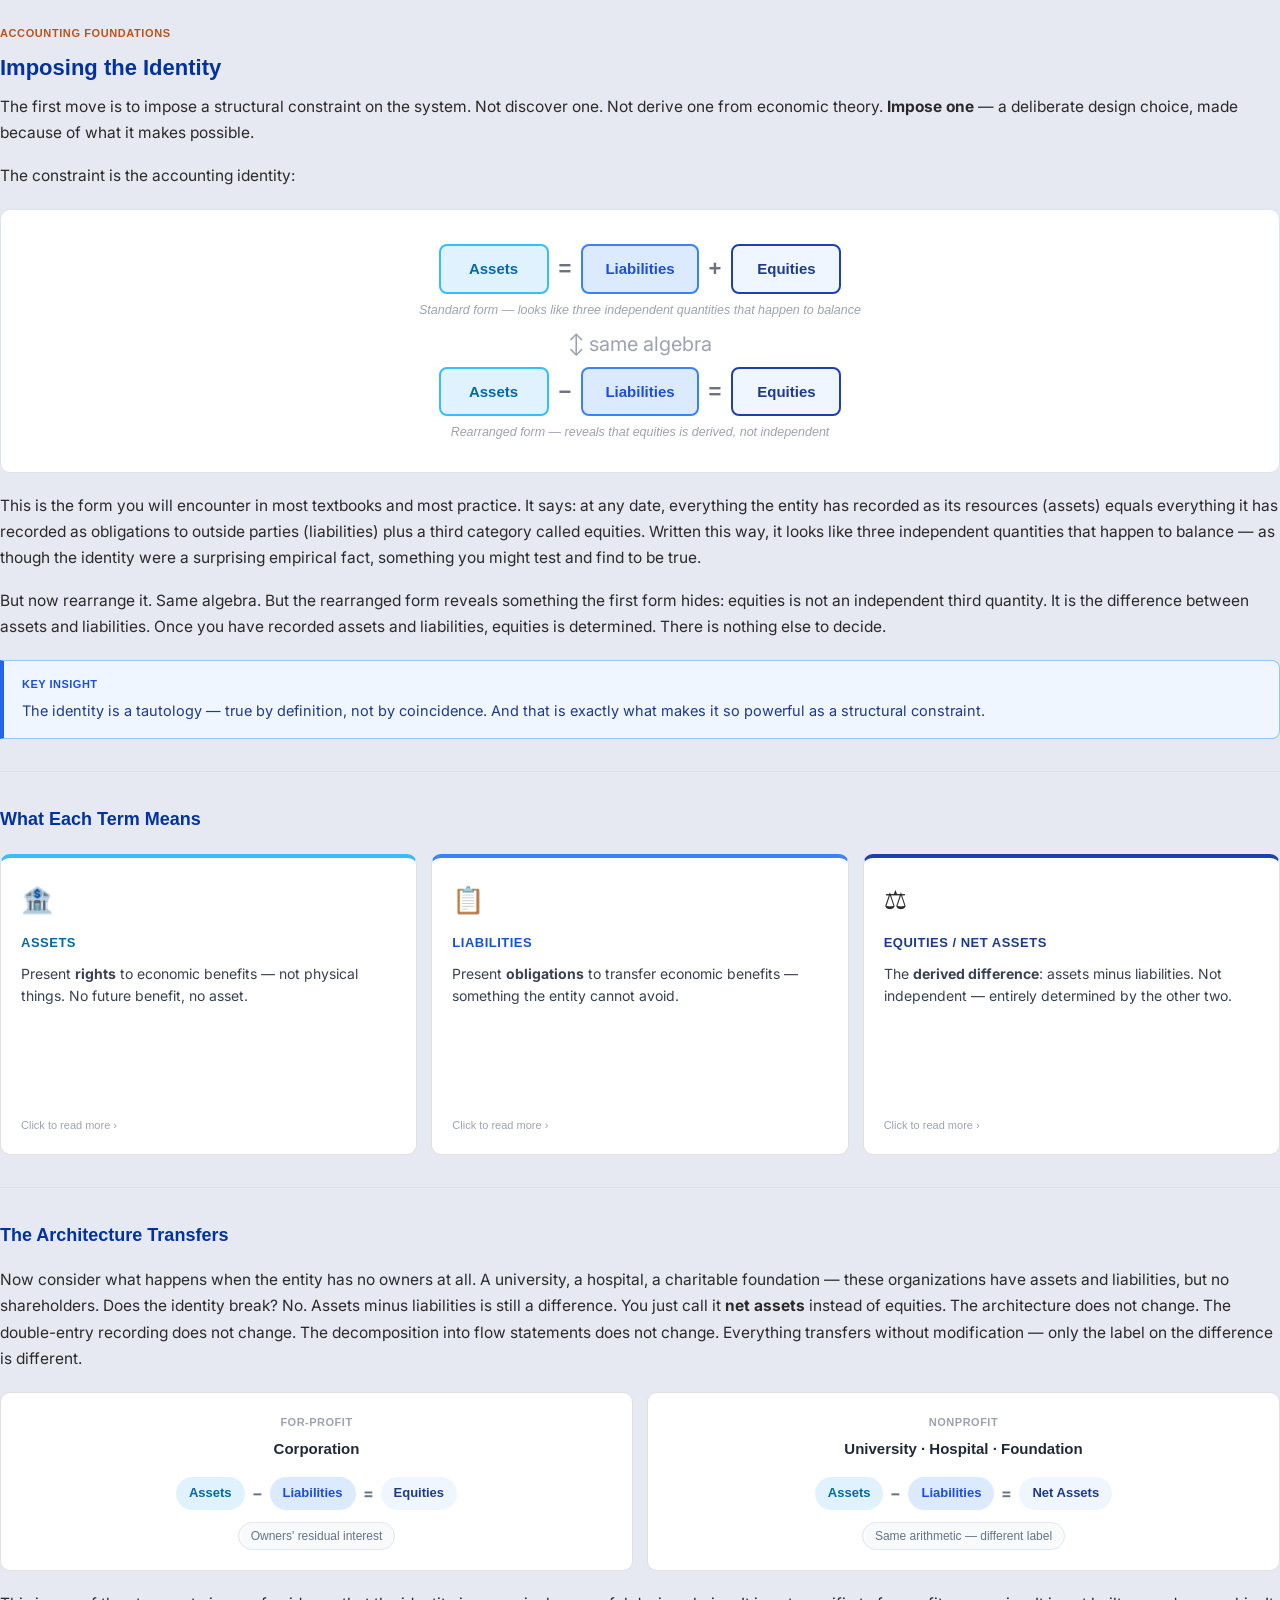
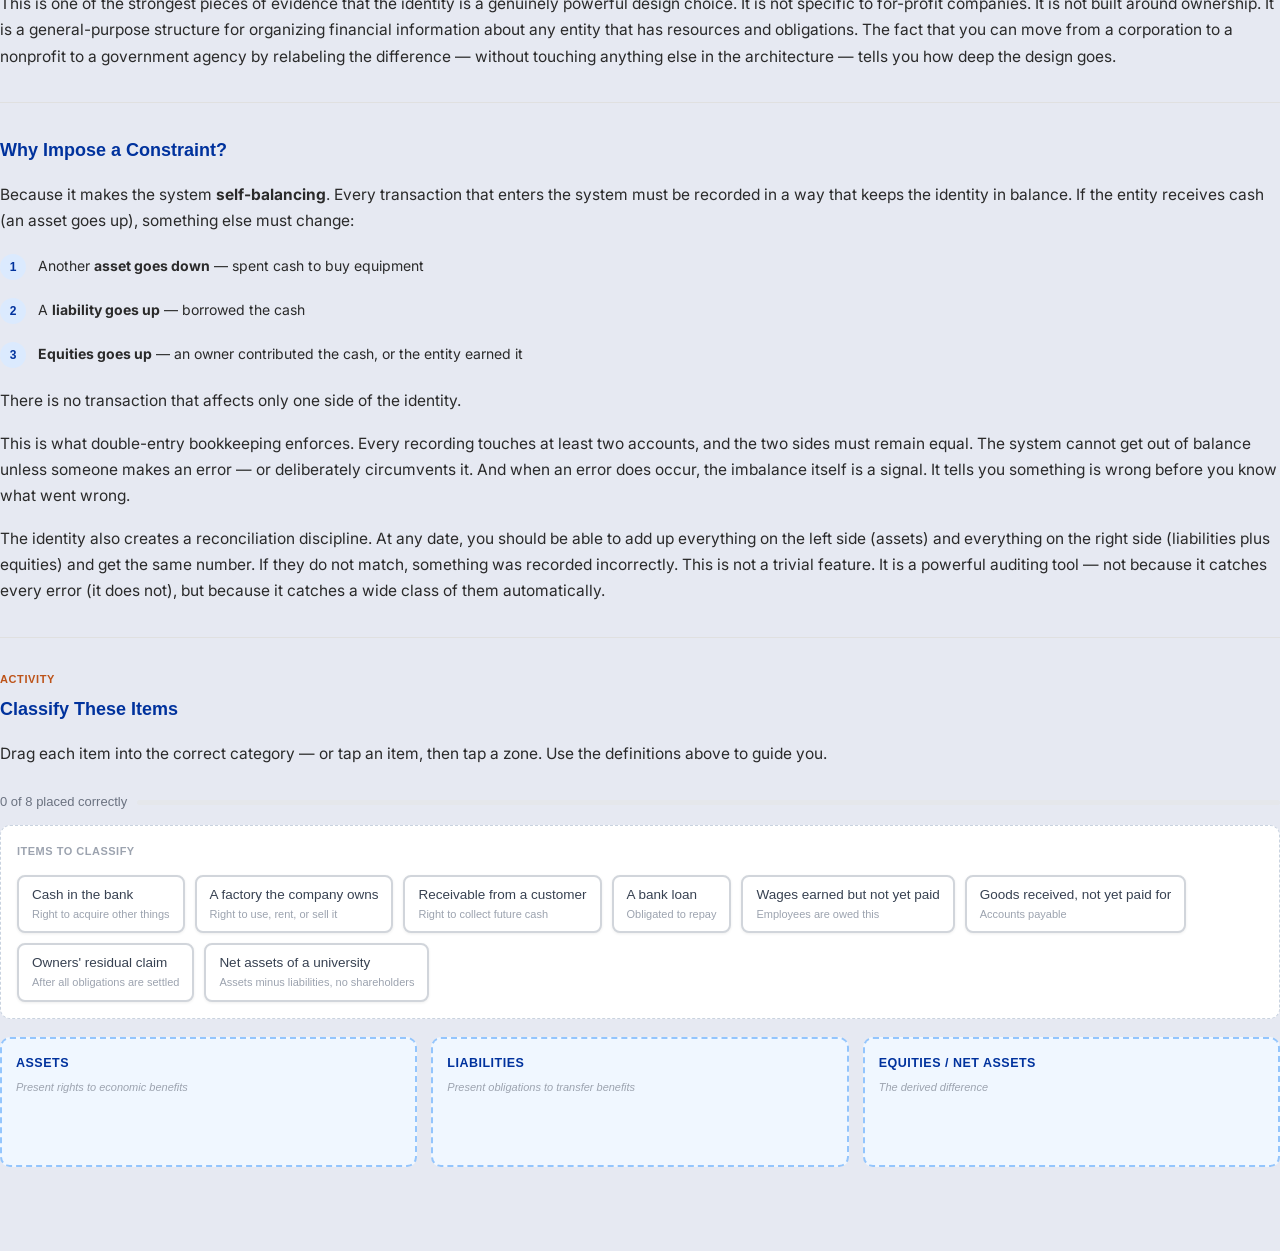
==== imposing-the-identity.html @ 794fc633 "Equalize flip card heights to tallest card" ====
<!DOCTYPE html>
<html lang="en" class="micro-activity">
<head>
<meta charset="UTF-8">
<meta name="viewport" content="width=device-width, initial-scale=1.0">
<title>Imposing the Identity — Yale Micro Activity</title>
<link rel="preconnect" href="https://fonts.googleapis.com">
<link rel="preconnect" href="https://fonts.gstatic.com" crossorigin>
<link href="https://fonts.googleapis.com/css2?family=Inter:wght@400;500;600;700&display=swap" rel="stylesheet">
<link rel="stylesheet" href="shared.css">
<style>
  html.micro-activity body { background: #e6e9f2; }

  /* ===== EQUATION VISUAL ===== */
  .eq-display {
    background: white;
    border-radius: 10px;
    padding: 28px 24px;
    margin: 20px 0;
    text-align: center;
    border: 1px solid #dce4ee;
  }
  .eq-row {
    display: flex;
    align-items: center;
    justify-content: center;
    gap: 10px;
    flex-wrap: wrap;
    margin: 6px 0;
  }
  .eq-term {
    display: inline-flex;
    align-items: center;
    justify-content: center;
    padding: 10px 22px;
    border-radius: 8px;
    font-family: 'Helvetica Neue', Arial, sans-serif;
    font-size: 15px;
    font-weight: 700;
    min-width: 110px;
  }
  .eq-term.a { background: #e0f2fe; color: #0369a1; border: 2px solid #38bdf8; }
  .eq-term.l { background: #dbeafe; color: #1d4ed8; border: 2px solid #3b82f6; }
  .eq-term.e { background: #eff6ff; color: #1e3a8a; border: 2px solid #1e40af; }
  .eq-op { font-size: 22px; font-weight: 700; color: #6b7280; font-family: 'Helvetica Neue', Arial, sans-serif; }
  .eq-arrow { font-size: 20px; color: #9ca3af; margin: 6px 0; }
  .eq-caption {
    font-size: 12.5px;
    color: #9ca3af;
    font-family: 'Helvetica Neue', Arial, sans-serif;
    margin-top: 6px;
    font-style: italic;
  }

  /* ===== DEFINITION FLIP CARDS ===== */
  .def-grid {
    display: grid;
    grid-template-columns: repeat(3, 1fr);
    gap: 14px;
    margin: 20px 0;
  }
  @media (max-width: 700px) { .def-grid { grid-template-columns: 1fr; } }

  .flip-card {
    perspective: 1000px;
    cursor: pointer;
  }
  .flip-card-inner {
    display: grid;
    width: 100%;
    height: 100%;
    transition: transform 0.5s ease;
    transform-style: preserve-3d;
  }
  .flip-card.flipped .flip-card-inner {
    transform: rotateY(180deg);
  }
  .flip-card-front,
  .flip-card-back {
    grid-area: 1 / 1;
    backface-visibility: hidden;
    -webkit-backface-visibility: hidden;
    border-radius: 10px;
    border: 1px solid #e0e0e0;
    background: white;
    padding: 20px;
    display: flex;
    flex-direction: column;
  }
  .flip-card-front { justify-content: center; }
  .flip-card-back { transform: rotateY(180deg); }
  .flip-card.a .flip-card-front,
  .flip-card.a .flip-card-back { border-top: 4px solid #38bdf8; }
  .flip-card.l .flip-card-front,
  .flip-card.l .flip-card-back { border-top: 4px solid #3b82f6; }
  .flip-card.e .flip-card-front,
  .flip-card.e .flip-card-back { border-top: 4px solid #1e40af; }

  .def-icon { font-size: 26px; margin-bottom: 10px; }
  .def-title {
    font-family: 'Helvetica Neue', Arial, sans-serif;
    font-size: 13px;
    font-weight: 700;
    text-transform: uppercase;
    letter-spacing: 0.5px;
    margin-bottom: 8px;
  }
  .flip-card.a .def-title { color: #0369a1; }
  .flip-card.l .def-title { color: #1d4ed8; }
  .flip-card.e .def-title { color: #1e3a8a; }

  .def-brief {
    font-size: 14px;
    line-height: 1.6;
    color: #374151;
    margin-bottom: 12px;
  }
  .flip-hint {
    font-size: 11px;
    color: #9ca3af;
    font-family: 'Helvetica Neue', Arial, sans-serif;
    margin-top: auto;
  }
  .flip-card-back p {
    font-size: 13.5px;
    line-height: 1.65;
    color: #374151;
    margin-bottom: 0;
  }
  .flip-back-title {
    font-family: 'Helvetica Neue', Arial, sans-serif;
    font-size: 11px;
    font-weight: 700;
    text-transform: uppercase;
    letter-spacing: 0.5px;
    margin-bottom: 8px;
  }
  .flip-card.a .flip-back-title { color: #0369a1; }
  .flip-card.l .flip-back-title { color: #1d4ed8; }
  .flip-card.e .flip-back-title { color: #1e3a8a; }
  .flip-back-hint {
    font-size: 11px;
    color: #9ca3af;
    font-family: 'Helvetica Neue', Arial, sans-serif;
    margin-top: 10px;
  }

  /* ===== INSIGHT BOX ===== */
  .insight-box {
    background: #eff6ff;
    border: 1px solid #93c5fd;
    border-left: 4px solid #2563eb;
    border-radius: 0 8px 8px 0;
    padding: 14px 18px;
    margin: 20px 0;
  }
  .insight-label {
    font-family: 'Helvetica Neue', Arial, sans-serif;
    font-size: 11px;
    font-weight: 700;
    text-transform: uppercase;
    letter-spacing: 0.5px;
    color: #1d4ed8;
    margin-bottom: 5px;
  }
  .insight-box p { font-size: 14.5px; color: #1e3a8a; margin-bottom: 0; }

  /* ===== ORG COMPARISON ===== */
  .org-compare {
    display: grid;
    grid-template-columns: 1fr 1fr;
    gap: 14px;
    margin: 20px 0;
  }
  @media (max-width: 600px) { .org-compare { grid-template-columns: 1fr; } }

  .org-card {
    background: white;
    border-radius: 10px;
    padding: 20px;
    border: 1px solid #e0e0e0;
    text-align: center;
  }
  .org-type {
    font-family: 'Helvetica Neue', Arial, sans-serif;
    font-size: 11px;
    font-weight: 700;
    text-transform: uppercase;
    letter-spacing: 0.5px;
    color: #9ca3af;
    margin-bottom: 4px;
  }
  .org-name {
    font-family: 'Helvetica Neue', Arial, sans-serif;
    font-size: 15px;
    font-weight: 600;
    color: #1f2937;
    margin-bottom: 16px;
  }
  .org-eq { display: flex; flex-direction: column; align-items: center; gap: 8px; }
  .org-eq-row { display: flex; align-items: center; gap: 7px; flex-wrap: wrap; justify-content: center; }
  .pill {
    padding: 5px 13px;
    border-radius: 20px;
    font-size: 13px;
    font-weight: 600;
    font-family: 'Helvetica Neue', Arial, sans-serif;
  }
  .pill.a  { background: #e0f2fe; color: #0369a1; }
  .pill.l  { background: #dbeafe; color: #1d4ed8; }
  .pill.e  { background: #eff6ff; color: #1e3a8a; }
  .pill.na { background: #eff6ff; color: #1e3a8a; }
  .pill-op { font-size: 16px; font-weight: 700; color: #6b7280; }
  .org-badge {
    display: inline-block;
    background: #f8fafc;
    border: 1px solid #e2e8f0;
    border-radius: 20px;
    padding: 3px 12px;
    font-size: 12px;
    color: #64748b;
    font-family: 'Helvetica Neue', Arial, sans-serif;
    margin-top: 4px;
  }

  /* ===== TRANSACTION LIST ===== */
  .tx-list { display: flex; flex-direction: column; gap: 10px; margin: 16px 0; }
  .tx-row {
    display: flex;
    align-items: flex-start;
    gap: 12px;
    font-size: 14px;
    padding: 4px 0;
  }
  .tx-num {
    width: 26px; height: 26px;
    border-radius: 50%;
    display: flex; align-items: center; justify-content: center;
    font-weight: 700; font-size: 12px;
    flex-shrink: 0;
    font-family: 'Helvetica Neue', Arial, sans-serif;
    background: #dbeafe;
    color: #00329d;
  }

  /* ===== DRAG AND DROP ===== */
  .dnd-section { margin: 24px 0; }

  .dnd-bank {
    display: flex;
    flex-wrap: wrap;
    gap: 10px;
    padding: 16px;
    background: white;
    border-radius: 10px;
    border: 1px dashed #c9d3e0;
    min-height: 72px;
    margin-bottom: 18px;
    align-items: flex-start;
    align-content: flex-start;
  }
  .dnd-bank-label {
    width: 100%;
    font-family: 'Helvetica Neue', Arial, sans-serif;
    font-size: 11px;
    font-weight: 700;
    text-transform: uppercase;
    letter-spacing: 0.5px;
    color: #9ca3af;
    margin-bottom: 4px;
  }

  .dnd-card {
    background: white;
    border: 2px solid #d1d5db;
    border-radius: 8px;
    padding: 9px 13px;
    font-size: 13.5px;
    font-family: 'Helvetica Neue', Arial, sans-serif;
    cursor: grab;
    user-select: none;
    transition: border-color 0.15s, box-shadow 0.15s, transform 0.15s;
    box-shadow: 0 1px 3px rgba(0,0,0,0.07);
    color: #374151;
    line-height: 1.4;
  }
  .dnd-card:hover {
    border-color: var(--primary);
    box-shadow: 0 2px 8px rgba(0,50,157,0.12);
    transform: translateY(-1px);
  }
  .dnd-card.dragging { opacity: 0.35; cursor: grabbing; }
  .dnd-card.selected {
    border-color: var(--primary);
    background: #eef2ff;
    box-shadow: 0 0 0 3px rgba(0,50,157,0.14);
  }
  .dnd-card-sub { font-size: 11px; color: #9ca3af; margin-top: 2px; }

  .dnd-zones {
    display: grid;
    grid-template-columns: repeat(3, 1fr);
    gap: 14px;
  }
  @media (max-width: 640px) { .dnd-zones { grid-template-columns: 1fr; } }

  .dnd-zone {
    border-radius: 10px;
    padding: 14px;
    min-height: 130px;
    border: 2px dashed #d1d5db;
    transition: all 0.15s;
  }
  .dnd-zone.z-assets, .dnd-zone.z-liab, .dnd-zone.z-equity { border-color: #93c5fd; background: #f0f7ff; }
  .dnd-zone.over { background: #dbeafe; border-color: #00329d; transform: scale(1.02); }

  .zone-title {
    font-family: 'Helvetica Neue', Arial, sans-serif;
    font-size: 12.5px;
    font-weight: 700;
    text-transform: uppercase;
    letter-spacing: 0.5px;
    margin-bottom: 4px;
  }
  .zone-title { color: #00329d; }

  .zone-hint {
    font-size: 11px;
    color: #9ca3af;
    font-family: 'Helvetica Neue', Arial, sans-serif;
    font-style: italic;
    margin-bottom: 10px;
  }
  .zone-items { display: flex; flex-direction: column; gap: 6px; }

  .placed-chip {
    padding: 7px 11px;
    border-radius: 6px;
    font-size: 13px;
    font-family: 'Helvetica Neue', Arial, sans-serif;
    font-weight: 500;
    background: #dbeafe;
    border: 1px solid #93c5fd;
    color: #1e40af;
  }

  @keyframes shake {
    0%,100% { transform: translateX(0); }
    20% { transform: translateX(-7px); }
    60% { transform: translateX(7px); }
  }
  .dnd-card.wrong { animation: shake 0.3s ease; border-color: #6366f1; }

  /* progress */
  .dnd-progress {
    display: flex;
    align-items: center;
    gap: 10px;
    margin-bottom: 12px;
    font-family: 'Helvetica Neue', Arial, sans-serif;
    font-size: 13px;
    color: #6b7280;
  }
  .progress-bar { flex: 1; height: 5px; background: #e5e7eb; border-radius: 3px; overflow: hidden; }
  .progress-fill { height: 100%; background: var(--primary); border-radius: 3px; transition: width 0.3s ease; }

  /* result */
  .dnd-result {
    display: none;
    margin-top: 18px;
    padding: 16px 20px;
    border-radius: 8px;
    font-family: 'Helvetica Neue', Arial, sans-serif;
  }
  .dnd-result.show { display: block; }
  .dnd-result.done { background: #dbeafe; border: 1px solid #93c5fd; color: #1e3a8a; }
  .result-score { font-size: 15px; font-weight: 700; margin-bottom: 4px; }
  .result-msg { font-size: 14px; }

  .btn-reset {
    margin-top: 12px;
    display: inline-flex;
    align-items: center;
    gap: 6px;
    background: none;
    color: var(--primary);
    border: 1px solid var(--primary);
    border-radius: 5px;
    padding: 8px 16px;
    font-family: 'Helvetica Neue', Arial, sans-serif;
    font-size: 13px;
    font-weight: 600;
    cursor: pointer;
    transition: background 0.15s;
  }
  .btn-reset:hover { background: var(--primary-faint); }
</style>
</head>
<body>

<div class="activity-content">

  <div class="section-label">Accounting Foundations</div>
  <h1>Imposing the Identity</h1>

  <p class="prose">The first move is to impose a structural constraint on the system. Not discover one. Not derive one from economic theory. <strong>Impose one</strong> — a deliberate design choice, made because of what it makes possible.</p>

  <p class="prose">The constraint is the accounting identity:</p>

  <!-- EQUATION VISUAL -->
  <div class="eq-display">
    <div class="eq-row">
      <span class="eq-term a">Assets</span>
      <span class="eq-op">=</span>
      <span class="eq-term l">Liabilities</span>
      <span class="eq-op">+</span>
      <span class="eq-term e">Equities</span>
    </div>
    <div class="eq-caption">Standard form — looks like three independent quantities that happen to balance</div>

    <div class="eq-arrow">↕ same algebra</div>

    <div class="eq-row">
      <span class="eq-term a">Assets</span>
      <span class="eq-op">−</span>
      <span class="eq-term l">Liabilities</span>
      <span class="eq-op">=</span>
      <span class="eq-term e">Equities</span>
    </div>
    <div class="eq-caption">Rearranged form — reveals that equities is <em>derived</em>, not independent</div>
  </div>

  <p class="prose">This is the form you will encounter in most textbooks and most practice. It says: at any date, everything the entity has recorded as its resources (assets) equals everything it has recorded as obligations to outside parties (liabilities) plus a third category called equities. Written this way, it looks like three independent quantities that happen to balance — as though the identity were a surprising empirical fact, something you might test and find to be true.</p>

  <p class="prose">But now rearrange it. Same algebra. But the rearranged form reveals something the first form hides: equities is not an independent third quantity. It is the difference between assets and liabilities. Once you have recorded assets and liabilities, equities is determined. There is nothing else to decide.</p>

  <div class="insight-box">
    <div class="insight-label">Key Insight</div>
    <p>The identity is a tautology — true by definition, not by coincidence. And that is exactly what makes it so powerful as a structural constraint.</p>
  </div>

  <hr class="divider">

  <h2>What Each Term Means</h2>

  <div class="def-grid">

    <div class="flip-card a" onclick="this.classList.toggle('flipped')">
      <div class="flip-card-inner">
        <div class="flip-card-front">
          <div class="def-icon">🏦</div>
          <div class="def-title">Assets</div>
          <div class="def-brief">Present <strong>rights</strong> to economic benefits — not physical things. No future benefit, no asset.</div>
          <div class="flip-hint">Click to read more ›</div>
        </div>
        <div class="flip-card-back">
          <div class="flip-back-title">Assets</div>
          <p>Assets are present rights to economic benefits. Not physical things — rights. A building is an asset not because it is a physical structure but because the entity holds the right to use it, rent it, or sell it. Cash is an asset because it embodies the right to acquire other things. A receivable is an asset because it represents the right to collect cash from someone who owes it. No future benefit, no asset.</p>
          <div class="flip-back-hint">Click to flip back ‹</div>
        </div>
      </div>
    </div>

    <div class="flip-card l" onclick="this.classList.toggle('flipped')">
      <div class="flip-card-inner">
        <div class="flip-card-front">
          <div class="def-icon">📋</div>
          <div class="def-title">Liabilities</div>
          <div class="def-brief">Present <strong>obligations</strong> to transfer economic benefits — something the entity cannot avoid.</div>
          <div class="flip-hint">Click to read more ›</div>
        </div>
        <div class="flip-card-back">
          <div class="flip-back-title">Liabilities</div>
          <p>Liabilities are present obligations to transfer economic benefits. The entity owes something to someone and cannot avoid the transfer. A loan requires repayment. A payable means the entity received goods and has not yet paid. Wages earned by employees but not yet disbursed are a liability. The obligation must be compelling — not optional, not merely possible, but something the entity is required to fulfill.</p>
          <div class="flip-back-hint">Click to flip back ‹</div>
        </div>
      </div>
    </div>

    <div class="flip-card e" onclick="this.classList.toggle('flipped')">
      <div class="flip-card-inner">
        <div class="flip-card-front">
          <div class="def-icon">⚖️</div>
          <div class="def-title">Equities / Net Assets</div>
          <div class="def-brief">The <strong>derived difference</strong>: assets minus liabilities. Not independent — entirely determined by the other two.</div>
          <div class="flip-hint">Click to read more ›</div>
        </div>
        <div class="flip-card-back">
          <div class="flip-back-title">Equities / Net Assets</div>
          <p>Equities are the difference: assets minus liabilities. Not an independent concept — a derived one. In a for-profit company, we call this difference equities and associate it with the owners' residual interest. But the number is entirely determined by how assets and liabilities were recorded. Change the conventions for recording assets or liabilities, and equities changes too — not because anything happened to the owners, but because the inputs to the subtraction changed.</p>
          <div class="flip-back-hint">Click to flip back ‹</div>
        </div>
      </div>
    </div>

  </div>

  <hr class="divider">

  <h2>The Architecture Transfers</h2>

  <p class="prose">Now consider what happens when the entity has no owners at all. A university, a hospital, a charitable foundation — these organizations have assets and liabilities, but no shareholders. Does the identity break? No. Assets minus liabilities is still a difference. You just call it <strong>net assets</strong> instead of equities. The architecture does not change. The double-entry recording does not change. The decomposition into flow statements does not change. Everything transfers without modification — only the label on the difference is different.</p>

  <div class="org-compare">
    <div class="org-card">
      <div class="org-type">For-Profit</div>
      <div class="org-name">Corporation</div>
      <div class="org-eq">
        <div class="org-eq-row">
          <span class="pill a">Assets</span>
          <span class="pill-op">−</span>
          <span class="pill l">Liabilities</span>
          <span class="pill-op">=</span>
          <span class="pill e">Equities</span>
        </div>
        <span class="org-badge">Owners' residual interest</span>
      </div>
    </div>
    <div class="org-card">
      <div class="org-type">Nonprofit</div>
      <div class="org-name">University · Hospital · Foundation</div>
      <div class="org-eq">
        <div class="org-eq-row">
          <span class="pill a">Assets</span>
          <span class="pill-op">−</span>
          <span class="pill l">Liabilities</span>
          <span class="pill-op">=</span>
          <span class="pill na">Net Assets</span>
        </div>
        <span class="org-badge">Same arithmetic — different label</span>
      </div>
    </div>
  </div>

  <p class="prose">This is one of the strongest pieces of evidence that the identity is a genuinely powerful design choice. It is not specific to for-profit companies. It is not built around ownership. It is a general-purpose structure for organizing financial information about any entity that has resources and obligations. The fact that you can move from a corporation to a nonprofit to a government agency by relabeling the difference — without touching anything else in the architecture — tells you how deep the design goes.</p>

  <hr class="divider">

  <h2>Why Impose a Constraint?</h2>

  <p class="prose">Because it makes the system <strong>self-balancing</strong>. Every transaction that enters the system must be recorded in a way that keeps the identity in balance. If the entity receives cash (an asset goes up), something else must change:</p>

  <div class="tx-list">
    <div class="tx-row">
      <div class="tx-num a">1</div>
      <span>Another <strong>asset goes down</strong> — spent cash to buy equipment</span>
    </div>
    <div class="tx-row">
      <div class="tx-num l">2</div>
      <span>A <strong>liability goes up</strong> — borrowed the cash</span>
    </div>
    <div class="tx-row">
      <div class="tx-num e">3</div>
      <span><strong>Equities goes up</strong> — an owner contributed the cash, or the entity earned it</span>
    </div>
  </div>

  <p class="prose">There is no transaction that affects only one side of the identity.</p>

  <p class="prose">This is what double-entry bookkeeping enforces. Every recording touches at least two accounts, and the two sides must remain equal. The system cannot get out of balance unless someone makes an error — or deliberately circumvents it. And when an error does occur, the imbalance itself is a signal. It tells you something is wrong before you know what went wrong.</p>

  <p class="prose">The identity also creates a reconciliation discipline. At any date, you should be able to add up everything on the left side (assets) and everything on the right side (liabilities plus equities) and get the same number. If they do not match, something was recorded incorrectly. This is not a trivial feature. It is a powerful auditing tool — not because it catches every error (it does not), but because it catches a wide class of them automatically.</p>

  <hr class="divider">

  <!-- ===== MICRO ACTIVITY ===== -->
  <div class="section-label">Activity</div>
  <h2>Classify These Items</h2>
  <p class="prose">Drag each item into the correct category — or tap an item, then tap a zone. Use the definitions above to guide you.</p>

  <div class="dnd-section" id="dndActivity">

    <div class="dnd-progress">
      <span id="progressText">0 of 8 placed correctly</span>
      <div class="progress-bar">
        <div class="progress-fill" id="progressFill" style="width:0%"></div>
      </div>
    </div>

    <!-- Items bank -->
    <div class="dnd-bank" id="itemsBank">
      <div class="dnd-bank-label">Items to classify</div>

      <div class="dnd-card" draggable="true" id="c1" data-answer="assets">
        <div>Cash in the bank</div>
        <div class="dnd-card-sub">Right to acquire other things</div>
      </div>
      <div class="dnd-card" draggable="true" id="c2" data-answer="assets">
        <div>A factory the company owns</div>
        <div class="dnd-card-sub">Right to use, rent, or sell it</div>
      </div>
      <div class="dnd-card" draggable="true" id="c3" data-answer="assets">
        <div>Receivable from a customer</div>
        <div class="dnd-card-sub">Right to collect future cash</div>
      </div>
      <div class="dnd-card" draggable="true" id="c4" data-answer="liab">
        <div>A bank loan</div>
        <div class="dnd-card-sub">Obligated to repay</div>
      </div>
      <div class="dnd-card" draggable="true" id="c5" data-answer="liab">
        <div>Wages earned but not yet paid</div>
        <div class="dnd-card-sub">Employees are owed this</div>
      </div>
      <div class="dnd-card" draggable="true" id="c6" data-answer="liab">
        <div>Goods received, not yet paid for</div>
        <div class="dnd-card-sub">Accounts payable</div>
      </div>
      <div class="dnd-card" draggable="true" id="c7" data-answer="equity">
        <div>Owners' residual claim</div>
        <div class="dnd-card-sub">After all obligations are settled</div>
      </div>
      <div class="dnd-card" draggable="true" id="c8" data-answer="equity">
        <div>Net assets of a university</div>
        <div class="dnd-card-sub">Assets minus liabilities, no shareholders</div>
      </div>
    </div>

    <!-- Drop zones -->
    <div class="dnd-zones">
      <div class="dnd-zone z-assets" id="zone-assets" data-zone="assets">
        <div class="zone-title">Assets</div>
        <div class="zone-hint">Present rights to economic benefits</div>
        <div class="zone-items" id="items-assets"></div>
      </div>
      <div class="dnd-zone z-liab" id="zone-liab" data-zone="liab">
        <div class="zone-title">Liabilities</div>
        <div class="zone-hint">Present obligations to transfer benefits</div>
        <div class="zone-items" id="items-liab"></div>
      </div>
      <div class="dnd-zone z-equity" id="zone-equity" data-zone="equity">
        <div class="zone-title">Equities / Net Assets</div>
        <div class="zone-hint">The derived difference</div>
        <div class="zone-items" id="items-equity"></div>
      </div>
    </div>

    <div class="dnd-result" id="dndResult">
      <div class="result-score" id="resultScore"></div>
      <div class="result-msg" id="resultMsg"></div>
      <button class="btn-reset" onclick="resetActivity()">↺ Reset</button>
    </div>

  </div>

</div><!-- /activity-content -->

<script src="shared.js"></script>
<script>
// Equalize flip card heights to the tallest card
window.addEventListener('load', function () {
  const cards = document.querySelectorAll('.flip-card');
  let max = 0;
  cards.forEach(c => max = Math.max(max, c.offsetHeight));
  cards.forEach(c => c.style.height = max + 'px');
});
</script>
<script>
(function () {
  const ITEMS = [
    { id: 'c1', label: 'Cash in the bank',               answer: 'assets' },
    { id: 'c2', label: 'A factory the company owns',     answer: 'assets' },
    { id: 'c3', label: 'Receivable from a customer',     answer: 'assets' },
    { id: 'c4', label: 'A bank loan',                    answer: 'liab'   },
    { id: 'c5', label: 'Wages earned but not yet paid',  answer: 'liab'   },
    { id: 'c6', label: 'Goods received, not yet paid for', answer: 'liab' },
    { id: 'c7', label: "Owners' residual claim",         answer: 'equity' },
    { id: 'c8', label: 'Net assets of a university',     answer: 'equity' },
  ];

  let selected = null;
  let placed = 0;

  function getCard(id) { return document.getElementById(id); }

  // ── Drag events ──────────────────────────────────────────────
  document.querySelectorAll('.dnd-card').forEach(attachCard);

  function attachCard(card) {
    card.addEventListener('dragstart', e => {
      card.classList.add('dragging');
      e.dataTransfer.setData('text/plain', card.id);
    });
    card.addEventListener('dragend', () => card.classList.remove('dragging'));
    card.addEventListener('click', () => {
      if (card.dataset.done) return;
      if (selected === card) {
        card.classList.remove('selected');
        selected = null;
        return;
      }
      if (selected) selected.classList.remove('selected');
      selected = card;
      card.classList.add('selected');
    });
  }

  document.querySelectorAll('.dnd-zone').forEach(zone => {
    zone.addEventListener('dragover', e => { e.preventDefault(); zone.classList.add('over'); });
    zone.addEventListener('dragleave', () => zone.classList.remove('over'));
    zone.addEventListener('drop', e => {
      e.preventDefault();
      zone.classList.remove('over');
      const id = e.dataTransfer.getData('text/plain');
      tryPlace(document.getElementById(id), zone);
    });
    zone.addEventListener('click', () => {
      if (selected) {
        tryPlace(selected, zone);
        selected.classList.remove('selected');
        selected = null;
      }
    });
  });

  // ── Core placement logic ─────────────────────────────────────
  function tryPlace(card, zone) {
    if (!card || card.dataset.done) return;
    const correct = card.dataset.answer === zone.dataset.zone;

    if (correct) {
      card.dataset.done = '1';
      card.remove();

      const chip = document.createElement('div');
      chip.className = 'placed-chip';
      chip.textContent = ITEMS.find(i => i.id === card.id).label;
      zone.querySelector('.zone-items').appendChild(chip);

      placed++;
      updateProgress();
      if (placed === ITEMS.length) showResult();
    } else {
      card.classList.add('wrong');
      setTimeout(() => card.classList.remove('wrong'), 350);
    }
  }

  function updateProgress() {
    const pct = (placed / ITEMS.length) * 100;
    document.getElementById('progressFill').style.width = pct + '%';
    document.getElementById('progressText').textContent =
      placed + ' of ' + ITEMS.length + ' placed correctly';
  }

  function showResult() {
    const el = document.getElementById('dndResult');
    el.className = 'dnd-result show done';
    document.getElementById('resultScore').textContent = 'All 8 items correctly classified!';
    document.getElementById('resultMsg').textContent =
      'You can distinguish rights (assets) from obligations (liabilities) and understand that equities is the derived difference — not an independent quantity.';
  }

  // ── Reset ────────────────────────────────────────────────────
  window.resetActivity = function () {
    placed = 0;
    selected = null;

    const bank = document.getElementById('itemsBank');
    // Clear zone items
    ['assets', 'liab', 'equity'].forEach(z => {
      document.getElementById('items-' + z).innerHTML = '';
    });

    // Rebuild cards
    bank.querySelectorAll('.dnd-card').forEach(c => c.remove());
    ITEMS.forEach(data => {
      const orig = document.getElementById(data.id);
      // card was removed from DOM; recreate
      const card = document.createElement('div');
      card.className = 'dnd-card';
      card.draggable = true;
      card.id = data.id;
      card.dataset.answer = data.answer;
      const sub = data.id === 'c1' ? 'Right to acquire other things'
                : data.id === 'c2' ? 'Right to use, rent, or sell it'
                : data.id === 'c3' ? 'Right to collect future cash'
                : data.id === 'c4' ? 'Obligated to repay'
                : data.id === 'c5' ? 'Employees are owed this'
                : data.id === 'c6' ? 'Accounts payable'
                : data.id === 'c7' ? 'After all obligations are settled'
                : 'Assets minus liabilities, no shareholders';
      card.innerHTML = '<div>' + data.label + '</div><div class="dnd-card-sub">' + sub + '</div>';
      attachCard(card);
      bank.appendChild(card);
    });

    document.getElementById('dndResult').className = 'dnd-result';
    updateProgress();
  };
})();
</script>
</body>
</html>
---- shared.css ----
/* ===== SHARED STYLES — Yale Micro Activities ===== */

:root {
  --primary: #00329d;
  --primary-light: #286dc0;
  --primary-faint: #f0f4f8;
  --accent: #bd5319;
}

* { margin: 0; padding: 0; box-sizing: border-box; }
body {
  font-family: Georgia, 'Times New Roman', serif;
  color: #2a2a2a;
  background: #e6e9f2;
  line-height: 1.7;
}

/* ===== ACTIVITY WRAPPER ===== */
/* Use this on the outermost element so the activity fills the iframe */
html.micro-activity,
html.micro-activity body {
  height: 100%;
  margin: 0;
}
html.micro-activity body {
  min-height: 100vh;
  min-height: 100dvh;
  font-family: Inter, system-ui, sans-serif;
  background: #f5f7fb;
}

/* ===== TOP IDENTITY BAR ===== */
.identity-bar {
  background: var(--primary);
  color: white;
  border-radius: 0 0 6px 6px;
  padding: 14px 20px;
  display: flex;
  align-items: center;
  justify-content: center;
  gap: 12px;
  font-family: 'Helvetica Neue', Arial, sans-serif;
  font-size: 15px;
  font-weight: 600;
  margin-bottom: 20px;
  flex-wrap: wrap;
  position: sticky;
  top: 0;
  z-index: 40;
  box-shadow: 0 2px 8px rgba(0,0,0,0.15);
}

/* ===== CONTENT AREA ===== */
.activity-content {
  padding: 24px 0 60px;
}

/* ===== SECTION LABEL ===== */
.section-label {
  font-family: 'Helvetica Neue', Arial, sans-serif;
  font-size: 11px;
  font-weight: 700;
  text-transform: uppercase;
  letter-spacing: 0.6px;
  color: var(--accent);
  margin-bottom: 6px;
}

/* ===== HEADINGS ===== */
h1 {
  font-family: 'Helvetica Neue', Arial, sans-serif;
  font-size: 22px;
  font-weight: 600;
  color: var(--primary);
  margin-bottom: 8px;
}
h2 {
  font-family: 'Helvetica Neue', Arial, sans-serif;
  font-size: 18px;
  color: var(--primary);
  margin: 0 0 16px;
  font-weight: 600;
}
h3 {
  font-family: 'Helvetica Neue', Arial, sans-serif;
  font-size: 15px;
  color: var(--primary);
  margin-bottom: 8px;
  font-weight: 600;
}

/* ===== PROSE ===== */
.prose {
  margin-bottom: 16px;
  font-size: 15.5px;
}
p {
  margin-bottom: 14px;
}
p:last-child {
  margin-bottom: 0;
}

/* ===== DIVIDER ===== */
.divider {
  border: none;
  border-top: 1px solid #e0e0e0;
  margin: 32px 0;
}

/* ===== CARD ===== */
.card {
  background: white;
  border: 1px solid #e0e0e0;
  border-radius: 8px;
  padding: 20px 24px;
  margin-bottom: 16px;
}
.card:last-child {
  margin-bottom: 0;
}

/* ===== INFO BOX ===== */
.info-box {
  background: var(--primary-faint);
  border-radius: 5px;
  padding: 18px 22px;
  margin: 14px 0;
  border: 1px solid #dce4ee;
}
.info-box h3 {
  color: var(--primary);
  margin-bottom: 6px;
}
.info-box p {
  font-size: 14.5px;
  line-height: 1.6;
}

/* ===== QUESTION / PROMPT BOX ===== */
.prompt-box {
  background: white;
  border: 1px solid #e0e0e0;
  border-left: 4px solid var(--primary);
  border-radius: 0 6px 6px 0;
  padding: 18px 20px;
  margin: 20px 0;
  font-size: 16px;
}
.prompt-box .prompt-label {
  font-family: 'Helvetica Neue', Arial, sans-serif;
  font-size: 11px;
  font-weight: 700;
  text-transform: uppercase;
  letter-spacing: 0.5px;
  color: var(--primary);
  margin-bottom: 8px;
}

/* ===== ACCORDION ===== */
.accordion {
  margin: 24px 0;
}
.accordion-section {
  border: 1px solid #e0e0e0;
  border-radius: 6px;
  margin-bottom: 10px;
  background: white;
  overflow: hidden;
}
.accordion-trigger {
  display: flex;
  align-items: center;
  gap: 12px;
  width: 100%;
  padding: 14px 18px;
  background: none;
  border: none;
  cursor: pointer;
  font-family: 'Helvetica Neue', Arial, sans-serif;
  font-size: 14.5px;
  font-weight: 600;
  color: var(--primary);
  text-align: left;
  transition: background 0.15s;
}
.accordion-trigger:hover {
  background: var(--primary-faint);
}
.accordion-trigger .section-num {
  width: 24px;
  height: 24px;
  border-radius: 50%;
  background: var(--primary-faint);
  display: flex;
  align-items: center;
  justify-content: center;
  font-size: 11px;
  font-weight: 700;
  color: var(--primary-light);
  flex-shrink: 0;
}
.accordion-section.active .accordion-trigger .section-num {
  background: var(--accent);
  color: white;
}
.accordion-trigger .chevron {
  margin-left: auto;
  font-size: 11px;
  color: #aaa;
  transition: transform 0.2s;
  flex-shrink: 0;
}
.accordion-section.open .accordion-trigger .chevron {
  transform: rotate(90deg);
}
.accordion-body {
  display: none;
  padding: 4px 18px 20px;
  font-size: 15.5px;
}
.accordion-section.open .accordion-body {
  display: block;
}
.accordion-body p {
  margin-bottom: 14px;
}
.accordion-body p:last-child {
  margin-bottom: 0;
}

/* ===== REVEAL (show/hide answer) ===== */
.reveal-btn {
  display: inline-flex;
  align-items: center;
  gap: 6px;
  background: var(--primary);
  color: white;
  border: none;
  border-radius: 5px;
  padding: 9px 18px;
  font-family: 'Helvetica Neue', Arial, sans-serif;
  font-size: 13px;
  font-weight: 600;
  cursor: pointer;
  transition: background 0.15s;
  margin: 12px 0;
}
.reveal-btn:hover {
  background: var(--primary-light);
}
.reveal-content {
  display: none;
  margin-top: 14px;
  padding: 16px 20px;
  background: var(--primary-faint);
  border-radius: 6px;
  border: 1px solid #dce4ee;
  font-size: 15.5px;
}
.reveal-content.open {
  display: block;
}

/* ===== CHOICE / MCQ ===== */
.choice-list {
  list-style: none;
  margin: 14px 0;
}
.choice-list li {
  margin-bottom: 8px;
}
.choice-btn {
  display: block;
  width: 100%;
  text-align: left;
  padding: 12px 16px;
  background: white;
  border: 1px solid #ddd;
  border-radius: 6px;
  font-family: Georgia, 'Times New Roman', serif;
  font-size: 15px;
  color: #2a2a2a;
  cursor: pointer;
  transition: border-color 0.15s, background 0.15s;
}
.choice-btn:hover {
  border-color: var(--primary-light);
  background: var(--primary-faint);
}
.choice-btn.correct {
  border-color: #22c55e;
  background: #f0fdf4;
  color: #15803d;
}
.choice-btn.incorrect {
  border-color: #ef4444;
  background: #fef2f2;
  color: #b91c1c;
}

/* ===== FEEDBACK STRIP ===== */
.feedback {
  display: none;
  padding: 14px 18px;
  border-radius: 6px;
  font-family: 'Helvetica Neue', Arial, sans-serif;
  font-size: 14px;
  margin-top: 10px;
}
.feedback.show { display: block; }
.feedback.correct {
  background: #f0fdf4;
  border: 1px solid #86efac;
  color: #15803d;
}
.feedback.incorrect {
  background: #fef2f2;
  border: 1px solid #fca5a5;
  color: #b91c1c;
}

/* ===== INSTANCE-CHOICE FLAG ===== */
.instance-flag {
  display: inline-block;
  background: #fff3e8;
  border: 1px solid #f0d4b8;
  border-radius: 3px;
  padding: 1px 7px;
  font-family: 'Helvetica Neue', Arial, sans-serif;
  font-size: 11px;
  font-weight: 600;
  color: var(--accent);
  text-transform: uppercase;
  letter-spacing: 0.3px;
  vertical-align: middle;
  margin-left: 4px;
}

/* ===== NEXT / SUBMIT BUTTON ===== */
.btn-primary {
  display: inline-flex;
  align-items: center;
  gap: 6px;
  background: var(--accent);
  color: white;
  border: none;
  border-radius: 5px;
  padding: 11px 22px;
  font-family: 'Helvetica Neue', Arial, sans-serif;
  font-size: 14px;
  font-weight: 600;
  cursor: pointer;
  transition: opacity 0.15s;
}
.btn-primary:hover { opacity: 0.88; }
.btn-primary:disabled {
  opacity: 0.4;
  cursor: default;
}
.btn-secondary {
  display: inline-flex;
  align-items: center;
  gap: 6px;
  background: none;
  color: var(--primary);
  border: 1px solid var(--primary);
  border-radius: 5px;
  padding: 10px 20px;
  font-family: 'Helvetica Neue', Arial, sans-serif;
  font-size: 14px;
  font-weight: 600;
  cursor: pointer;
  transition: background 0.15s;
}
.btn-secondary:hover { background: var(--primary-faint); }

/* ===== RESPONSIVE ===== */
@media (max-width: 600px) {
  .activity-content { padding: 16px 14px 48px; max-width: none; }
  h1 { font-size: 18px; }
  .card { padding: 16px 16px; }
}
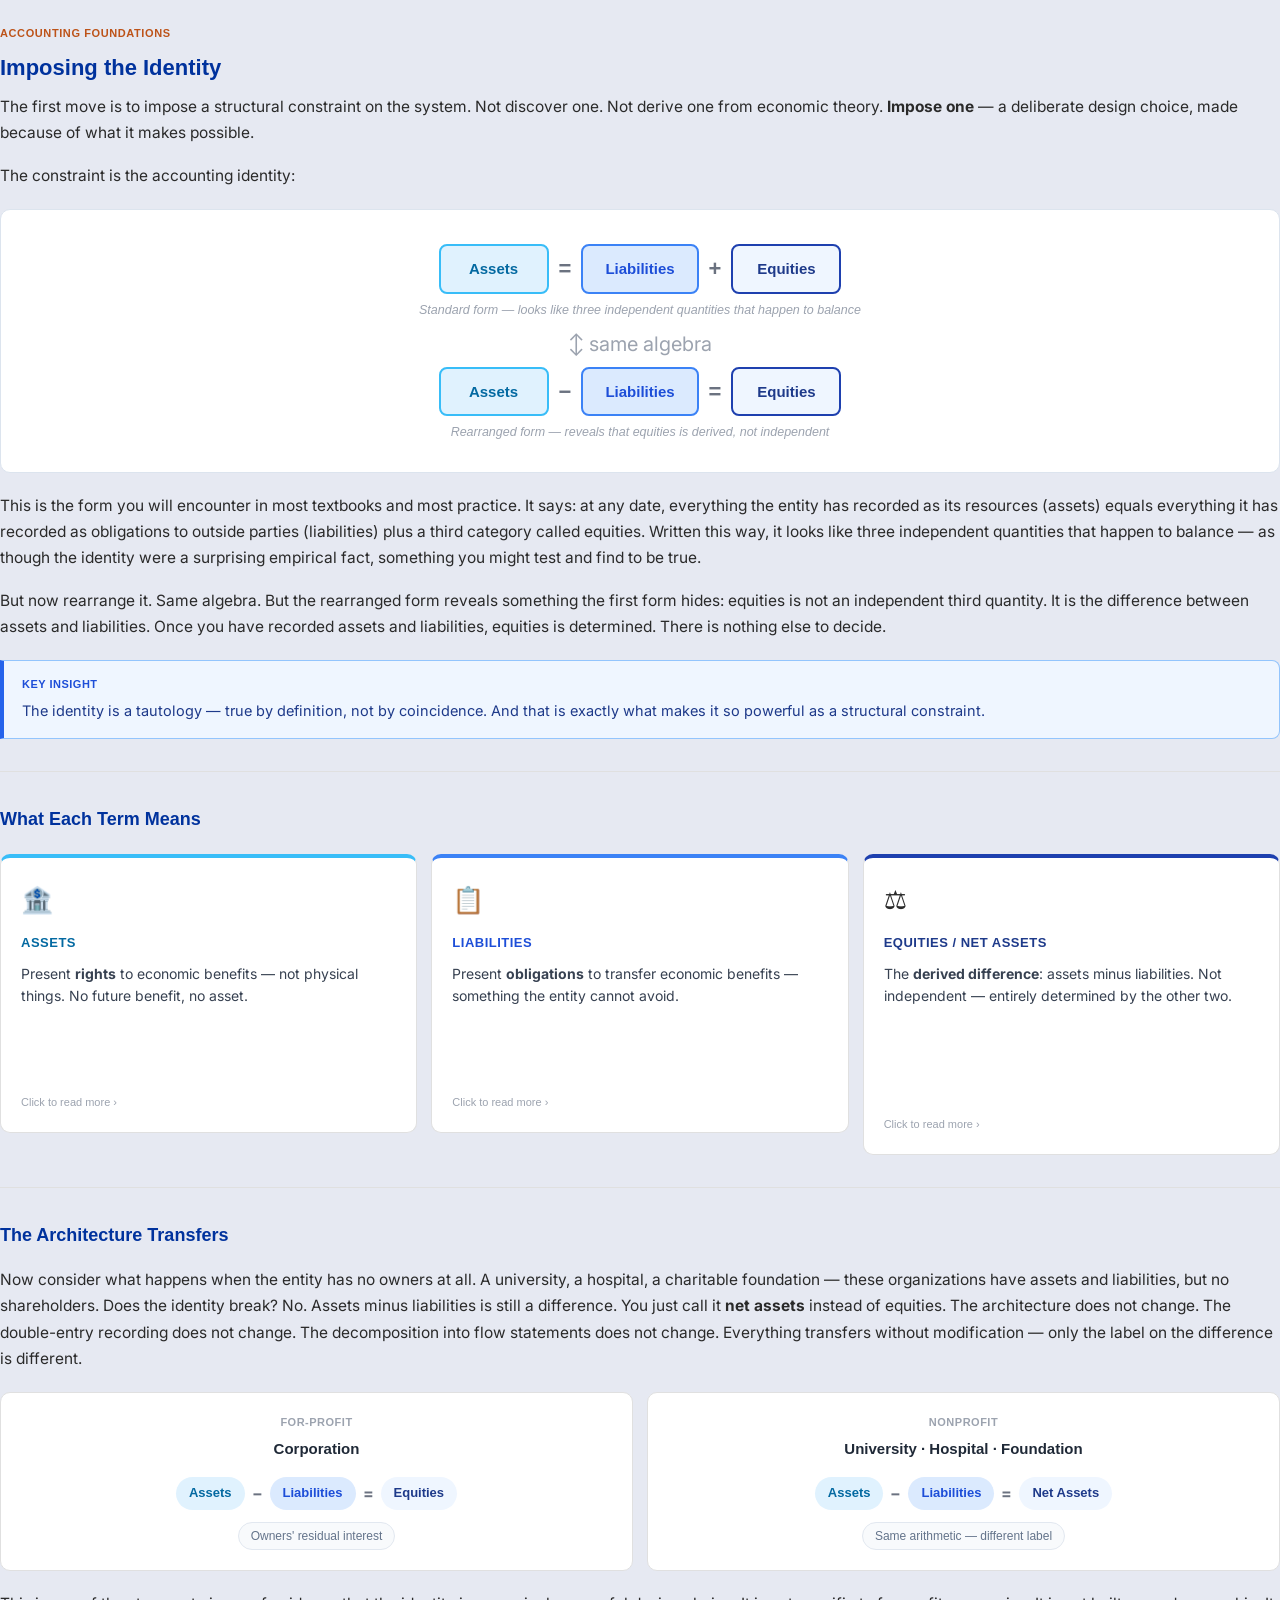
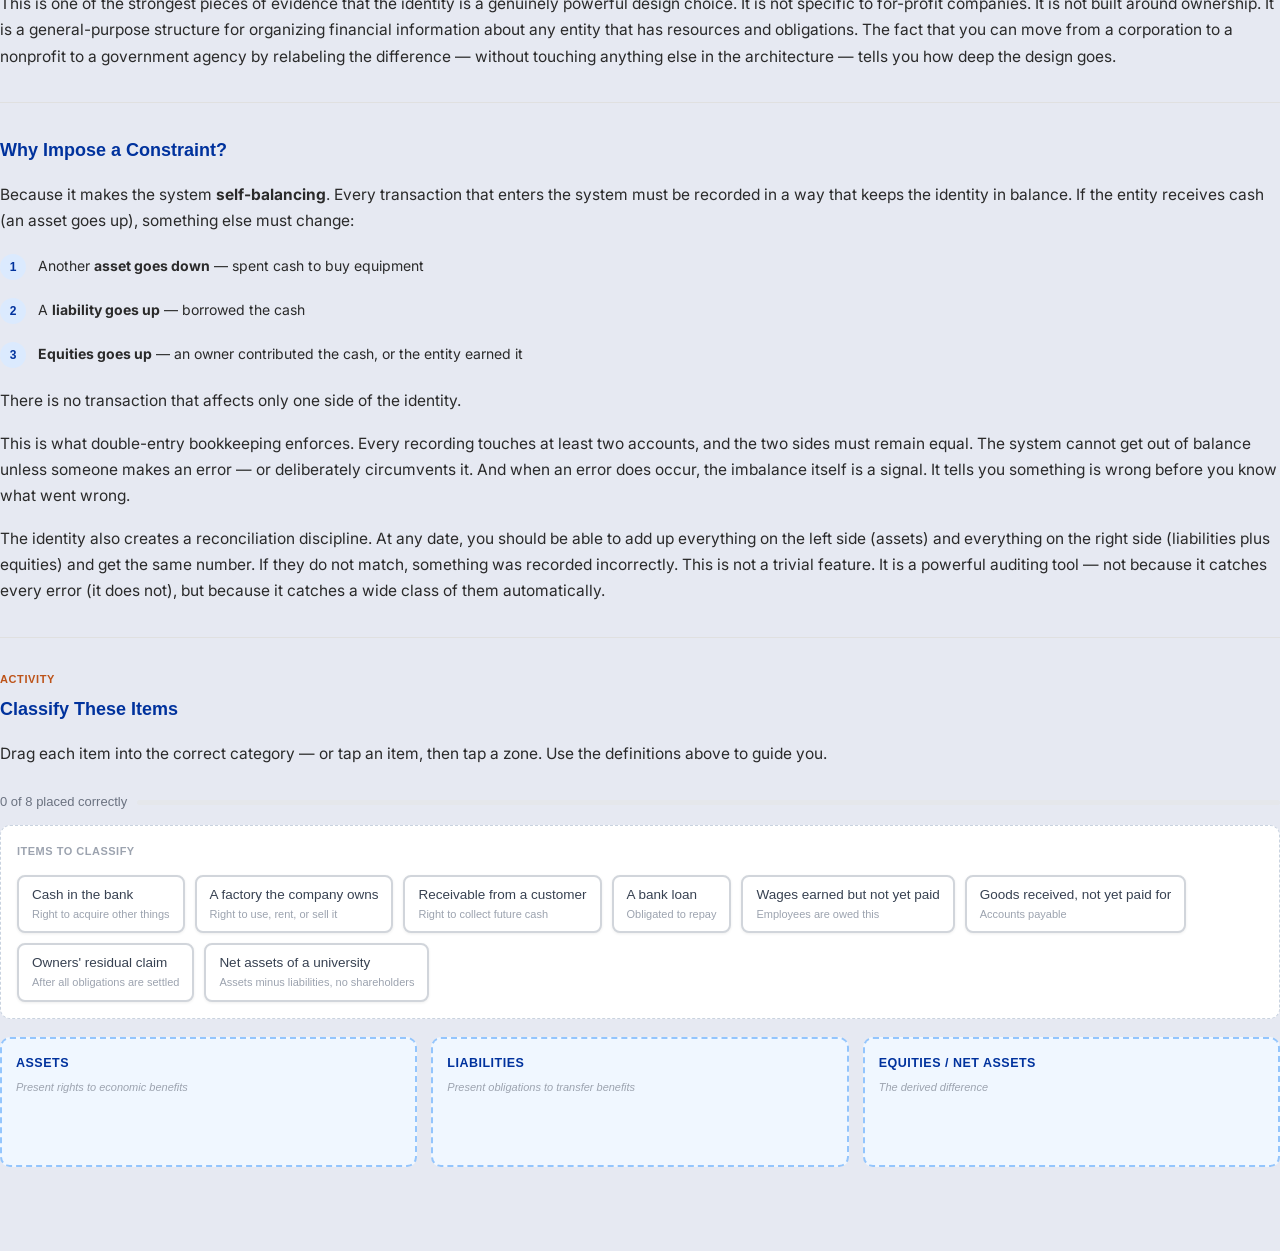
==== commit 8904e359: "Fix flip card height equalization in iframe context" ====
--- a/imposing-the-identity.html
+++ b/imposing-the-identity.html
@@ -68,7 +68,6 @@
   .flip-card-inner {
     display: grid;
     width: 100%;
-    height: 100%;
     transition: transform 0.5s ease;
     transform-style: preserve-3d;
   }
@@ -647,12 +646,19 @@
 <script src="shared.js"></script>
 <script>
 // Equalize flip card heights to the tallest card
-window.addEventListener('load', function () {
+function equalizeFlipCards() {
   const cards = document.querySelectorAll('.flip-card');
+  cards.forEach(c => c.style.height = '');
   let max = 0;
   cards.forEach(c => max = Math.max(max, c.offsetHeight));
-  cards.forEach(c => c.style.height = max + 'px');
+  if (max > 0) cards.forEach(c => c.style.height = max + 'px');
+}
+document.addEventListener('DOMContentLoaded', function () {
+  requestAnimationFrame(function () {
+    requestAnimationFrame(equalizeFlipCards);
+  });
 });
+window.addEventListener('load', equalizeFlipCards);
 </script>
 <script>
 (function () {
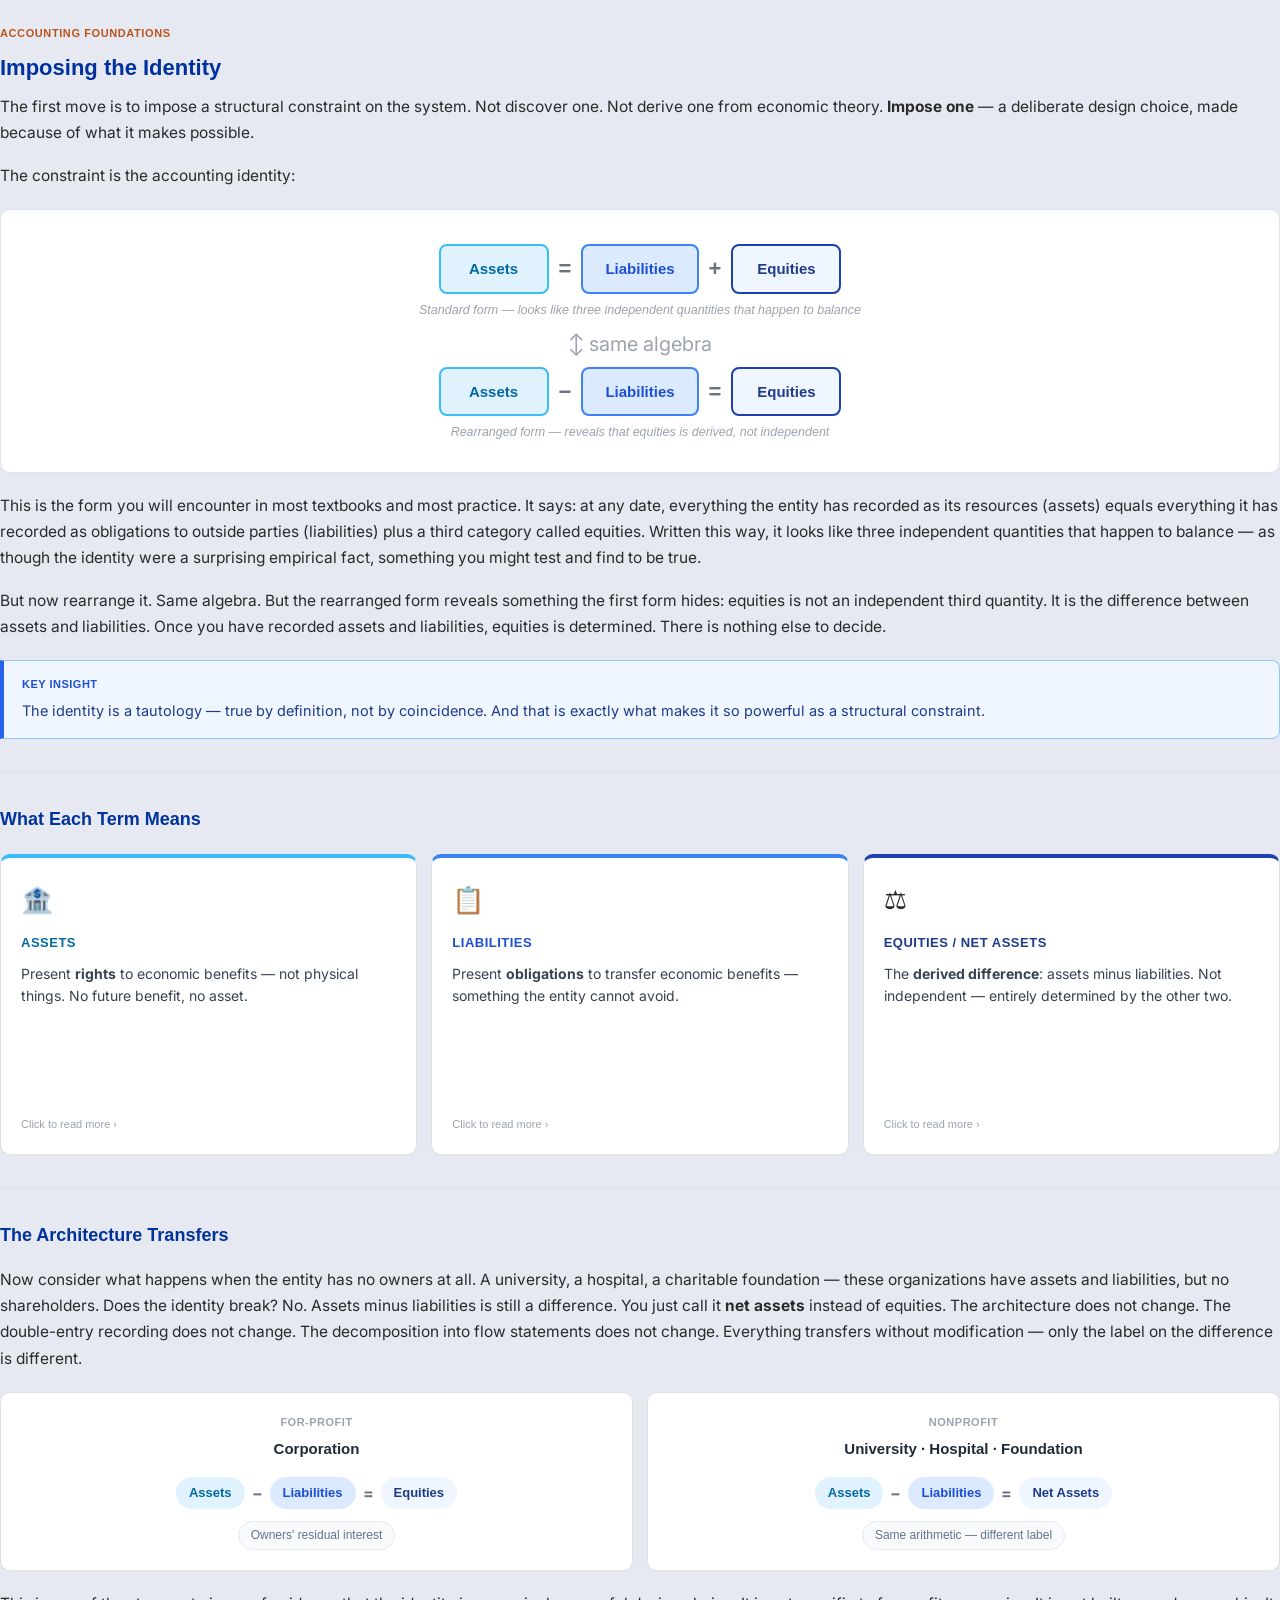
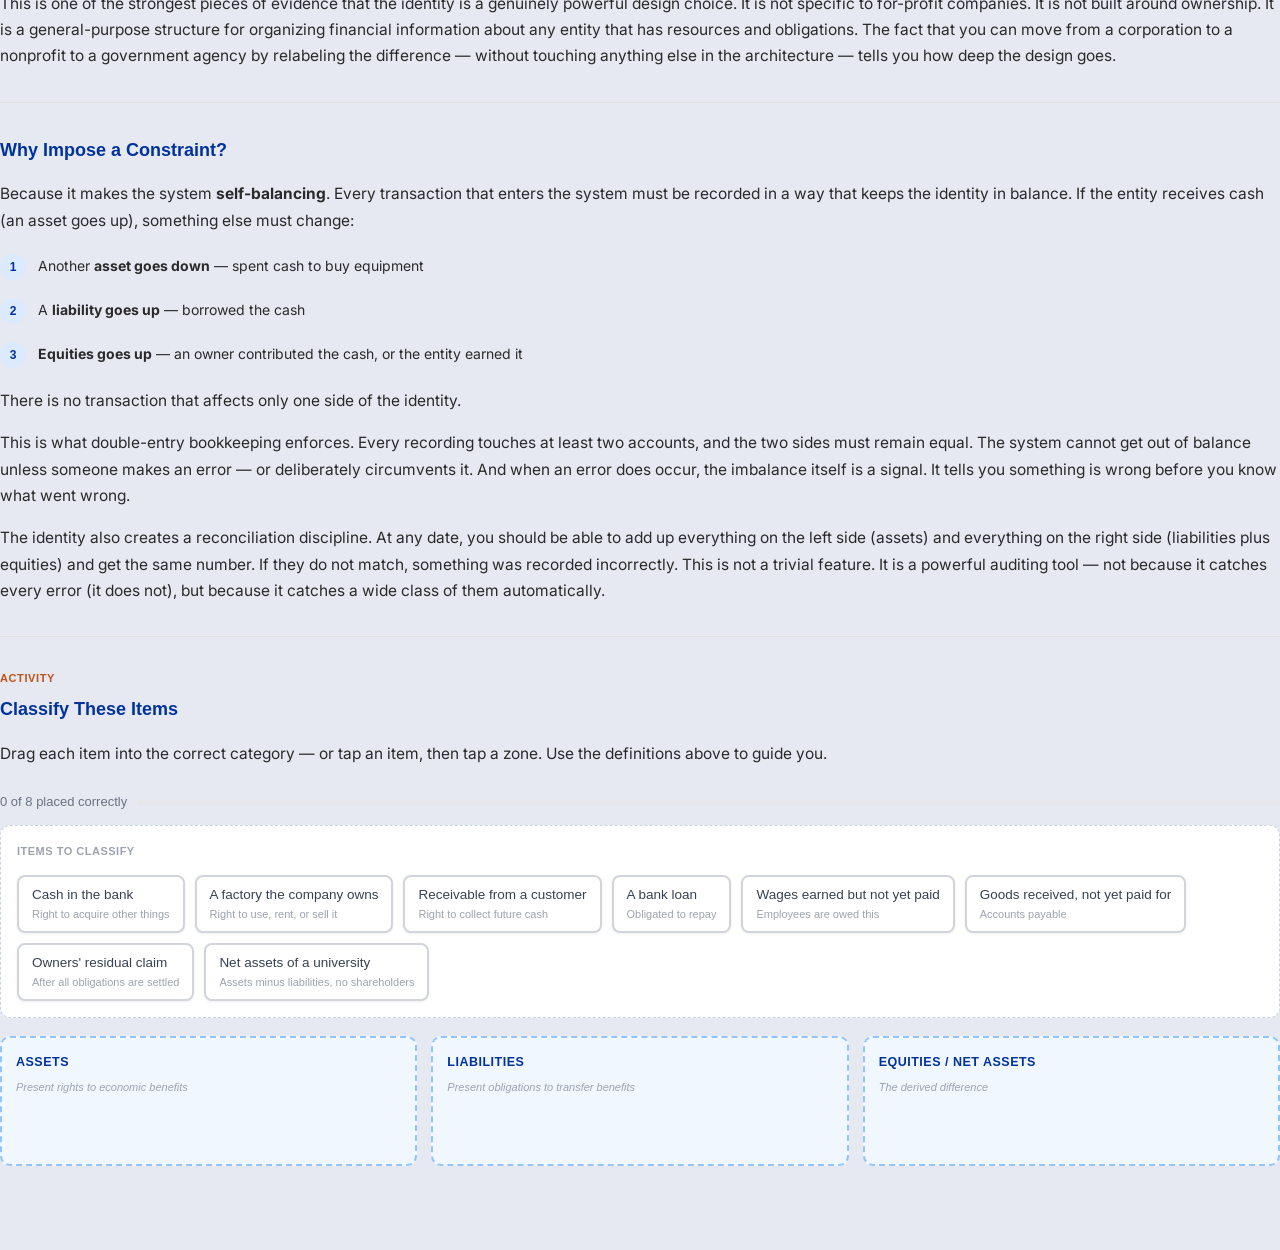
==== commit 631c2709: "Equalize flip card heights with pure CSS flex instead of JS" ====
--- a/imposing-the-identity.html
+++ b/imposing-the-identity.html
@@ -64,10 +64,12 @@
   .flip-card {
     perspective: 1000px;
     cursor: pointer;
+    display: flex;
+    flex-direction: column;
   }
   .flip-card-inner {
+    flex: 1;
     display: grid;
-    width: 100%;
     transition: transform 0.5s ease;
     transform-style: preserve-3d;
   }
@@ -645,20 +647,6 @@
 
 <script src="shared.js"></script>
 <script>
-// Equalize flip card heights to the tallest card
-function equalizeFlipCards() {
-  const cards = document.querySelectorAll('.flip-card');
-  cards.forEach(c => c.style.height = '');
-  let max = 0;
-  cards.forEach(c => max = Math.max(max, c.offsetHeight));
-  if (max > 0) cards.forEach(c => c.style.height = max + 'px');
-}
-document.addEventListener('DOMContentLoaded', function () {
-  requestAnimationFrame(function () {
-    requestAnimationFrame(equalizeFlipCards);
-  });
-});
-window.addEventListener('load', equalizeFlipCards);
 </script>
 <script>
 (function () {
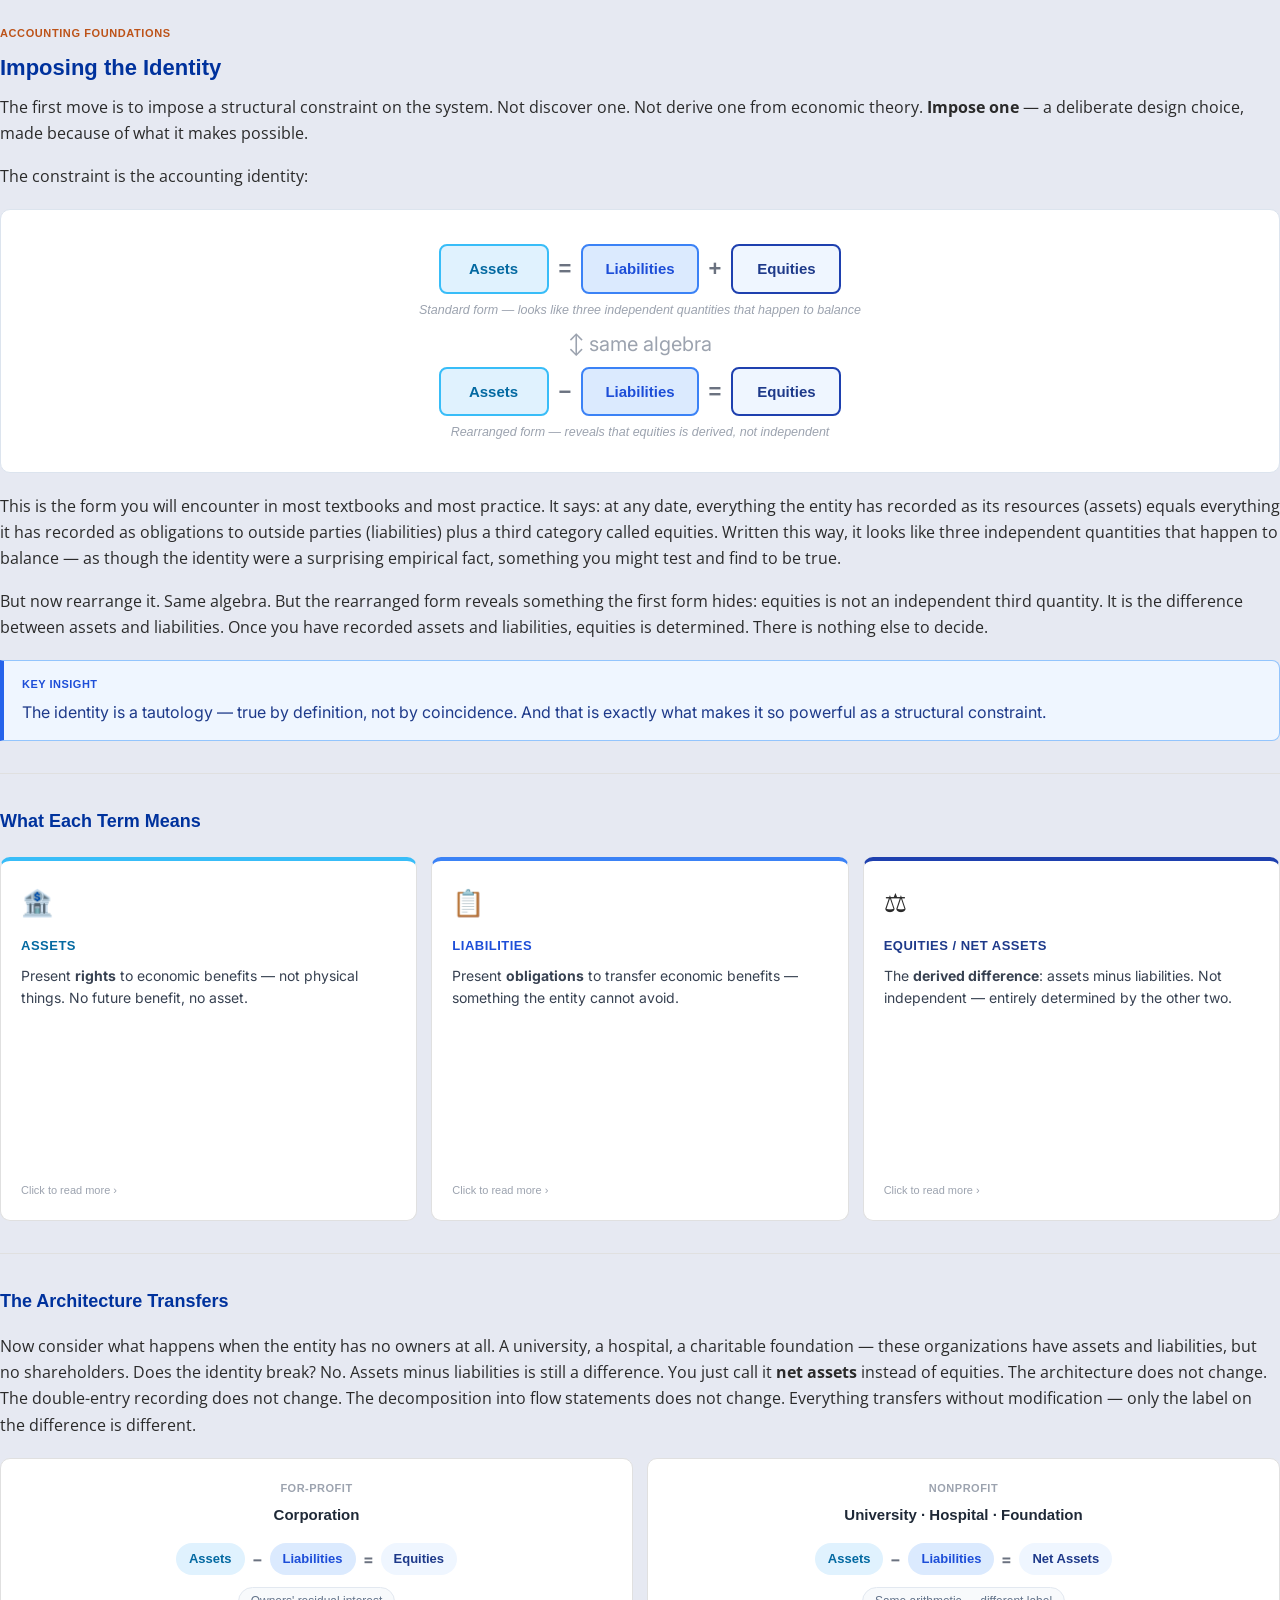
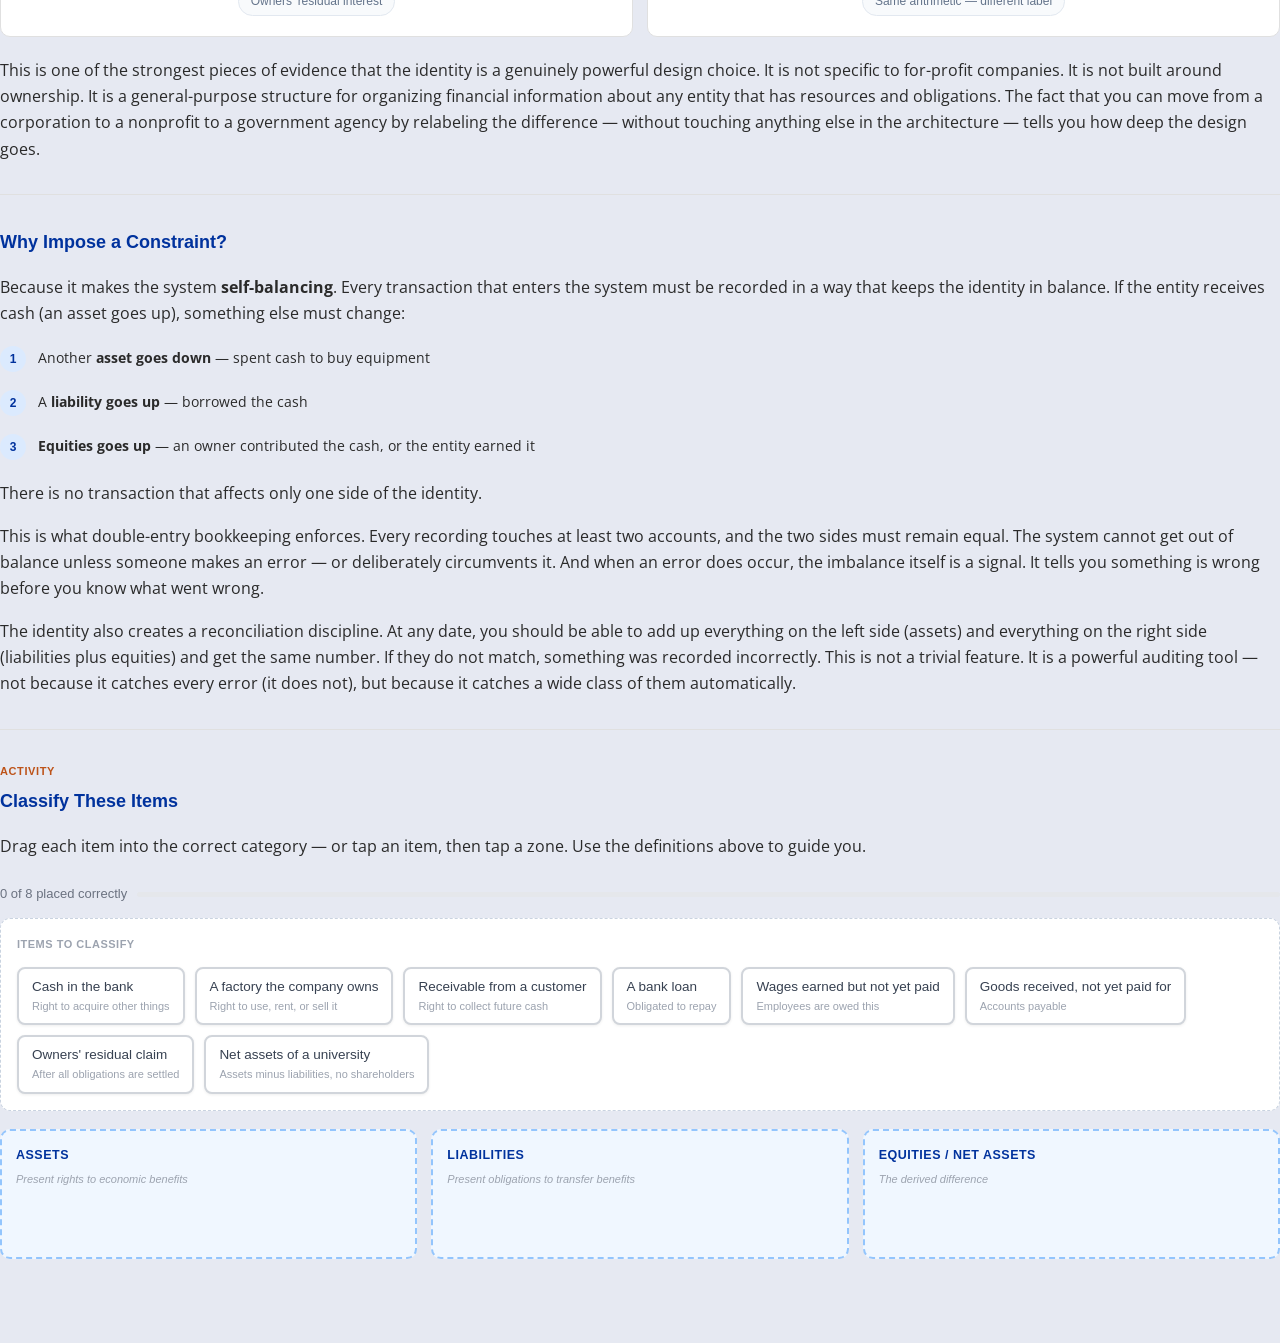
==== commit c83c9361: "Set Open Sans/1rem for page text, Inter/16px for container body    text" ====
--- a/imposing-the-identity.html
+++ b/imposing-the-identity.html
@@ -6,7 +6,7 @@
 <title>Imposing the Identity — Yale Micro Activity</title>
 <link rel="preconnect" href="https://fonts.googleapis.com">
 <link rel="preconnect" href="https://fonts.gstatic.com" crossorigin>
-<link href="https://fonts.googleapis.com/css2?family=Inter:wght@400;500;600;700&display=swap" rel="stylesheet">
+<link href="https://fonts.googleapis.com/css2?family=Inter:wght@400;500;600;700&family=Open+Sans:wght@400;500;600;700&display=swap" rel="stylesheet">
 <link rel="stylesheet" href="shared.css">
 <style>
   html.micro-activity body { background: #e6e9f2; }
@@ -123,7 +123,6 @@
     margin-top: auto;
   }
   .flip-card-back p {
-    font-size: 13.5px;
     line-height: 1.65;
     color: #374151;
     margin-bottom: 0;
@@ -144,6 +143,15 @@
     color: #9ca3af;
     font-family: 'Helvetica Neue', Arial, sans-serif;
     margin-top: 10px;
+  }
+
+  /* ===== CONTAINER FONT OVERRIDES ===== */
+  .eq-display, .flip-card-front, .flip-card-back,
+  .insight-box, .org-card, .dnd-bank, .dnd-zone, .dnd-card {
+    font-family: Inter, system-ui, sans-serif;
+  }
+  .insight-box p, .flip-card-back p {
+    font-size: 16px;
   }
 
   /* ===== INSIGHT BOX ===== */
@@ -164,7 +172,7 @@
     color: #1d4ed8;
     margin-bottom: 5px;
   }
-  .insight-box p { font-size: 14.5px; color: #1e3a8a; margin-bottom: 0; }
+  .insight-box p { color: #1e3a8a; margin-bottom: 0; }
 
   /* ===== ORG COMPARISON ===== */
   .org-compare {
--- a/shared.css
+++ b/shared.css
@@ -25,7 +25,8 @@
 html.micro-activity body {
   min-height: 100vh;
   min-height: 100dvh;
-  font-family: Inter, system-ui, sans-serif;
+  font-family: 'Open Sans', system-ui, sans-serif;
+  font-size: 1rem;
   background: #f5f7fb;
 }
 
@@ -108,6 +109,15 @@
   margin: 32px 0;
 }
 
+/* ===== CONTAINER FONT OVERRIDES ===== */
+/* All text inside containers uses Inter; body/paragraph text is 16px */
+.card, .info-box, .prompt-box, .accordion-body, .reveal-content {
+  font-family: Inter, system-ui, sans-serif;
+}
+.card p, .info-box p, .prompt-box p, .accordion-body p, .reveal-content p {
+  font-size: 16px;
+}
+
 /* ===== CARD ===== */
 .card {
   background: white;
@@ -133,7 +143,6 @@
   margin-bottom: 6px;
 }
 .info-box p {
-  font-size: 14.5px;
   line-height: 1.6;
 }
 
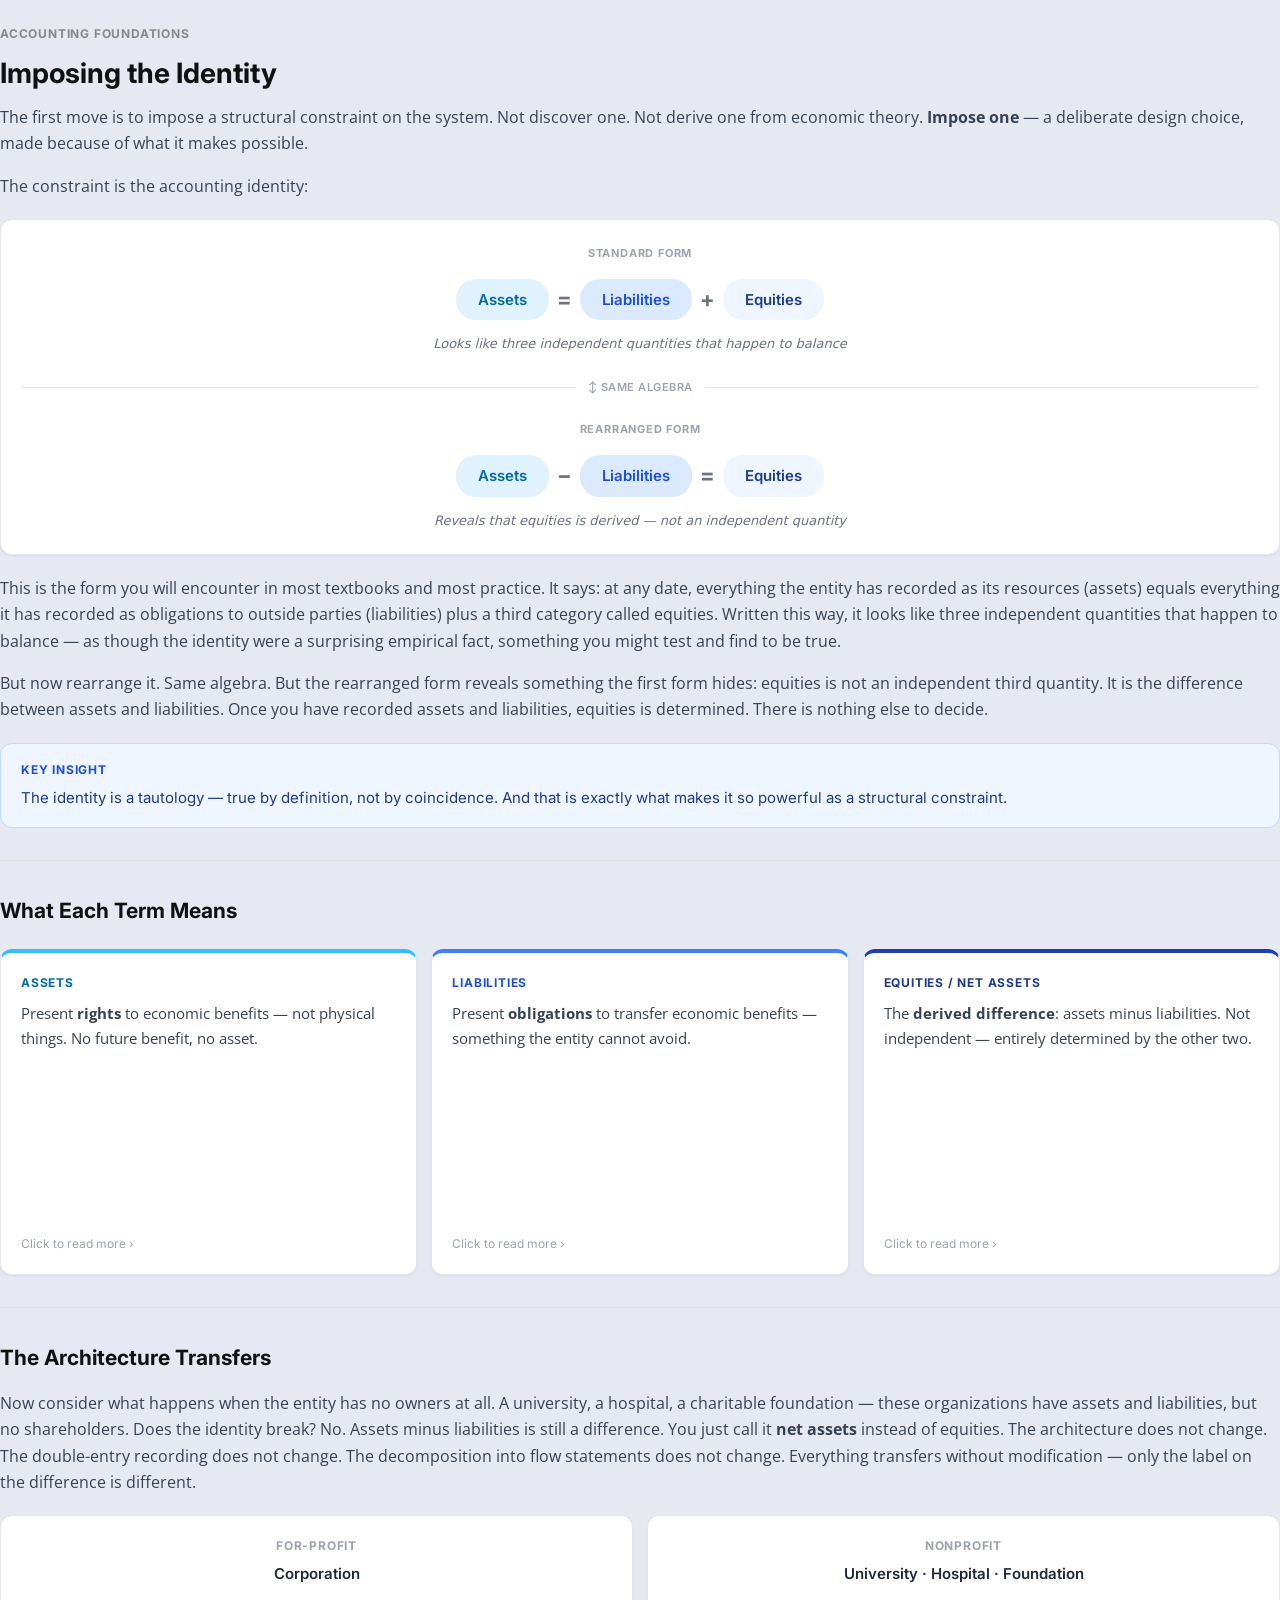
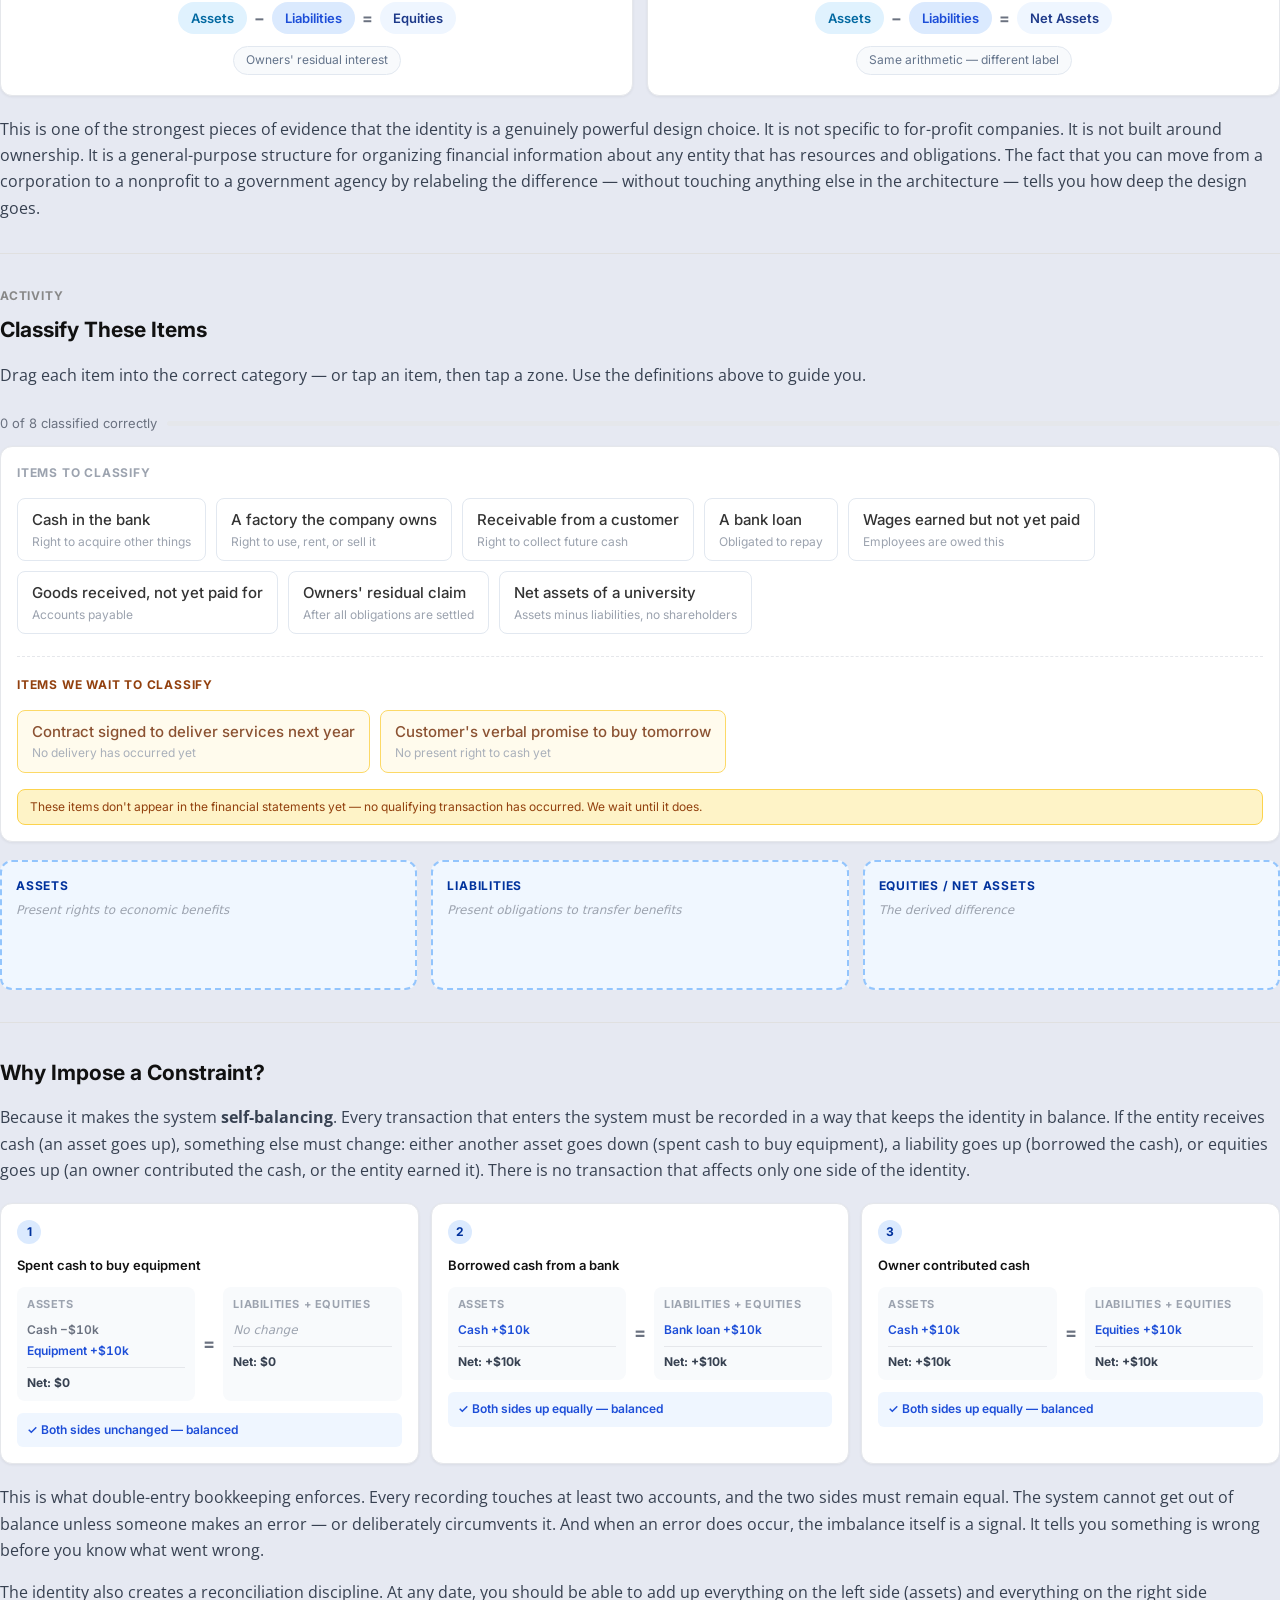
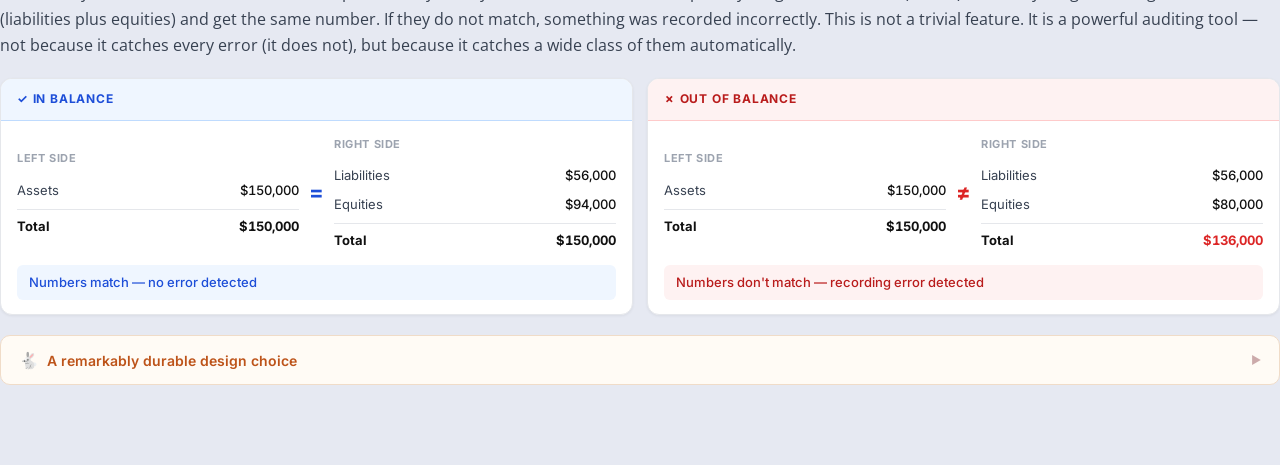
==== commit cbedefac: "Redesign imposing-the-identity page with iframe-testing style and new content - Apply Inter/Open San" ====
--- a/imposing-the-identity.html
+++ b/imposing-the-identity.html
@@ -11,46 +11,114 @@
 <style>
   html.micro-activity body { background: #e6e9f2; }
 
+  /* Override headings to match iframe-testing: Inter, 700, #111 */
+  h1 {
+    font-family: 'Inter', system-ui, sans-serif;
+    font-size: clamp(22px, 3vw, 28px);
+    font-weight: 700;
+    color: #111;
+    margin-bottom: 6px;
+  }
+  h2 {
+    font-family: 'Inter', system-ui, sans-serif;
+    font-size: clamp(17px, 2.2vw, 21px);
+    font-weight: 700;
+    color: #111;
+    margin: 0 0 14px;
+  }
+  /* Section label: gray (#888) like iframe-testing step-tag */
+  .section-label {
+    font-family: 'Inter', system-ui, sans-serif;
+    font-size: 12px;
+    font-weight: 700;
+    text-transform: uppercase;
+    letter-spacing: 0.8px;
+    color: #888;
+    margin-bottom: 6px;
+  }
+  /* Prose keeps Open Sans at original size per user preference */
+  .prose {
+    font-family: 'Open Sans', system-ui, sans-serif;
+    font-size: 15.5px;
+    color: #374151;
+    line-height: 1.7;
+    margin-bottom: 16px;
+  }
+
   /* ===== EQUATION VISUAL ===== */
-  .eq-display {
+  .eq-compare {
     background: white;
-    border-radius: 10px;
-    padding: 28px 24px;
+    border-radius: 12px;
+    border: 1px solid #e5e7eb;
+    box-shadow: 0 1px 3px rgba(0,0,0,0.06);
     margin: 20px 0;
+    overflow: hidden;
+  }
+
+  .eq-panel {
     text-align: center;
-    border: 1px solid #dce4ee;
-  }
-  .eq-row {
+    padding: 24px 20px;
+  }
+  .eq-panel-tag {
+    font-family: 'Inter', system-ui, sans-serif;
+    font-size: 11px;
+    font-weight: 700;
+    text-transform: uppercase;
+    letter-spacing: 0.8px;
+    color: #9ca3af;
+    margin-bottom: 16px;
+  }
+  .eq-panel-row {
     display: flex;
     align-items: center;
     justify-content: center;
-    gap: 10px;
+    gap: 8px;
     flex-wrap: wrap;
-    margin: 6px 0;
-  }
+    margin-bottom: 14px;
+  }
+  .eq-panel-caption {
+    font-family: 'Open Sans', system-ui, sans-serif;
+    font-size: 13px;
+    color: #6b7280;
+    font-style: italic;
+    line-height: 1.5;
+  }
+
+  .eq-connector {
+    display: flex;
+    align-items: center;
+    gap: 12px;
+    padding: 0 20px;
+  }
+  .eq-connector-rule {
+    flex: 1;
+    height: 1px;
+    background: #e5e7eb;
+  }
+  .eq-connector-label {
+    font-family: 'Inter', system-ui, sans-serif;
+    font-size: 11px;
+    font-weight: 600;
+    color: #9ca3af;
+    text-transform: uppercase;
+    letter-spacing: 0.5px;
+    white-space: nowrap;
+  }
+
   .eq-term {
     display: inline-flex;
     align-items: center;
     justify-content: center;
-    padding: 10px 22px;
-    border-radius: 8px;
-    font-family: 'Helvetica Neue', Arial, sans-serif;
+    padding: 8px 22px;
+    border-radius: 20px;
+    font-family: 'Inter', system-ui, sans-serif;
     font-size: 15px;
-    font-weight: 700;
-    min-width: 110px;
-  }
-  .eq-term.a { background: #e0f2fe; color: #0369a1; border: 2px solid #38bdf8; }
-  .eq-term.l { background: #dbeafe; color: #1d4ed8; border: 2px solid #3b82f6; }
-  .eq-term.e { background: #eff6ff; color: #1e3a8a; border: 2px solid #1e40af; }
-  .eq-op { font-size: 22px; font-weight: 700; color: #6b7280; font-family: 'Helvetica Neue', Arial, sans-serif; }
-  .eq-arrow { font-size: 20px; color: #9ca3af; margin: 6px 0; }
-  .eq-caption {
-    font-size: 12.5px;
-    color: #9ca3af;
-    font-family: 'Helvetica Neue', Arial, sans-serif;
-    margin-top: 6px;
-    font-style: italic;
-  }
+    font-weight: 600;
+  }
+  .eq-term.a { background: #e0f2fe; color: #0369a1; }
+  .eq-term.l { background: #dbeafe; color: #1d4ed8; }
+  .eq-term.e { background: #eff6ff; color: #1e3a8a; }
+  .eq-op { font-size: 22px; font-weight: 700; color: #6b7280; font-family: 'Inter', system-ui, sans-serif; }
 
   /* ===== DEFINITION FLIP CARDS ===== */
   .def-grid {
@@ -81,12 +149,14 @@
     grid-area: 1 / 1;
     backface-visibility: hidden;
     -webkit-backface-visibility: hidden;
-    border-radius: 10px;
-    border: 1px solid #e0e0e0;
+    border-radius: 12px;
+    border: 1px solid #e5e7eb;
     background: white;
     padding: 20px;
     display: flex;
     flex-direction: column;
+    box-shadow: 0 1px 3px rgba(0,0,0,0.06);
+    font-family: 'Inter', system-ui, sans-serif;
   }
   .flip-card-front { justify-content: center; }
   .flip-card-back { transform: rotateY(180deg); }
@@ -97,13 +167,12 @@
   .flip-card.e .flip-card-front,
   .flip-card.e .flip-card-back { border-top: 4px solid #1e40af; }
 
-  .def-icon { font-size: 26px; margin-bottom: 10px; }
-  .def-title {
-    font-family: 'Helvetica Neue', Arial, sans-serif;
-    font-size: 13px;
+.def-title {
+    font-family: 'Inter', system-ui, sans-serif;
+    font-size: 12px;
     font-weight: 700;
     text-transform: uppercase;
-    letter-spacing: 0.5px;
+    letter-spacing: 0.8px;
     margin-bottom: 8px;
   }
   .flip-card.a .def-title { color: #0369a1; }
@@ -111,68 +180,68 @@
   .flip-card.e .def-title { color: #1e3a8a; }
 
   .def-brief {
-    font-size: 14px;
-    line-height: 1.6;
+    font-family: 'Open Sans', system-ui, sans-serif;
+    font-size: 15px;
+    line-height: 1.65;
     color: #374151;
     margin-bottom: 12px;
   }
   .flip-hint {
-    font-size: 11px;
+    font-size: 12px;
     color: #9ca3af;
-    font-family: 'Helvetica Neue', Arial, sans-serif;
+    font-family: 'Inter', system-ui, sans-serif;
     margin-top: auto;
   }
   .flip-card-back p {
+    font-family: 'Open Sans', system-ui, sans-serif;
+    font-size: 15px;
     line-height: 1.65;
     color: #374151;
     margin-bottom: 0;
   }
   .flip-back-title {
-    font-family: 'Helvetica Neue', Arial, sans-serif;
-    font-size: 11px;
+    font-family: 'Inter', system-ui, sans-serif;
+    font-size: 12px;
     font-weight: 700;
     text-transform: uppercase;
-    letter-spacing: 0.5px;
+    letter-spacing: 0.8px;
     margin-bottom: 8px;
   }
   .flip-card.a .flip-back-title { color: #0369a1; }
   .flip-card.l .flip-back-title { color: #1d4ed8; }
   .flip-card.e .flip-back-title { color: #1e3a8a; }
   .flip-back-hint {
-    font-size: 11px;
+    font-size: 12px;
     color: #9ca3af;
-    font-family: 'Helvetica Neue', Arial, sans-serif;
+    font-family: 'Inter', system-ui, sans-serif;
     margin-top: 10px;
-  }
-
-  /* ===== CONTAINER FONT OVERRIDES ===== */
-  .eq-display, .flip-card-front, .flip-card-back,
-  .insight-box, .org-card, .dnd-bank, .dnd-zone, .dnd-card {
-    font-family: Inter, system-ui, sans-serif;
-  }
-  .insight-box p, .flip-card-back p {
-    font-size: 16px;
   }
 
   /* ===== INSIGHT BOX ===== */
   .insight-box {
     background: #eff6ff;
-    border: 1px solid #93c5fd;
-    border-left: 4px solid #2563eb;
-    border-radius: 0 8px 8px 0;
-    padding: 14px 18px;
+    border: 1px solid #bfdbfe;
+    border-radius: 12px;
+    padding: 16px 20px;
     margin: 20px 0;
+    font-family: 'Inter', system-ui, sans-serif;
   }
   .insight-label {
-    font-family: 'Helvetica Neue', Arial, sans-serif;
-    font-size: 11px;
+    font-family: 'Inter', system-ui, sans-serif;
+    font-size: 12px;
     font-weight: 700;
     text-transform: uppercase;
-    letter-spacing: 0.5px;
+    letter-spacing: 0.8px;
     color: #1d4ed8;
-    margin-bottom: 5px;
-  }
-  .insight-box p { color: #1e3a8a; margin-bottom: 0; }
+    margin-bottom: 6px;
+  }
+  .insight-box p {
+    font-family: 'Inter', system-ui, sans-serif;
+    font-size: 15px;
+    color: #1e3a8a;
+    line-height: 1.65;
+    margin-bottom: 0;
+  }
 
   /* ===== ORG COMPARISON ===== */
   .org-compare {
@@ -185,22 +254,24 @@
 
   .org-card {
     background: white;
-    border-radius: 10px;
+    border-radius: 12px;
     padding: 20px;
-    border: 1px solid #e0e0e0;
+    border: 1px solid #e5e7eb;
+    box-shadow: 0 1px 3px rgba(0,0,0,0.06);
     text-align: center;
+    font-family: 'Inter', system-ui, sans-serif;
   }
   .org-type {
-    font-family: 'Helvetica Neue', Arial, sans-serif;
-    font-size: 11px;
+    font-family: 'Inter', system-ui, sans-serif;
+    font-size: 12px;
     font-weight: 700;
     text-transform: uppercase;
-    letter-spacing: 0.5px;
+    letter-spacing: 0.8px;
     color: #9ca3af;
     margin-bottom: 4px;
   }
   .org-name {
-    font-family: 'Helvetica Neue', Arial, sans-serif;
+    font-family: 'Inter', system-ui, sans-serif;
     font-size: 15px;
     font-weight: 600;
     color: #1f2937;
@@ -213,7 +284,7 @@
     border-radius: 20px;
     font-size: 13px;
     font-weight: 600;
-    font-family: 'Helvetica Neue', Arial, sans-serif;
+    font-family: 'Inter', system-ui, sans-serif;
   }
   .pill.a  { background: #e0f2fe; color: #0369a1; }
   .pill.l  { background: #dbeafe; color: #1d4ed8; }
@@ -228,29 +299,10 @@
     padding: 3px 12px;
     font-size: 12px;
     color: #64748b;
-    font-family: 'Helvetica Neue', Arial, sans-serif;
+    font-family: 'Inter', system-ui, sans-serif;
     margin-top: 4px;
   }
 
-  /* ===== TRANSACTION LIST ===== */
-  .tx-list { display: flex; flex-direction: column; gap: 10px; margin: 16px 0; }
-  .tx-row {
-    display: flex;
-    align-items: flex-start;
-    gap: 12px;
-    font-size: 14px;
-    padding: 4px 0;
-  }
-  .tx-num {
-    width: 26px; height: 26px;
-    border-radius: 50%;
-    display: flex; align-items: center; justify-content: center;
-    font-weight: 700; font-size: 12px;
-    flex-shrink: 0;
-    font-family: 'Helvetica Neue', Arial, sans-serif;
-    background: #dbeafe;
-    color: #00329d;
-  }
 
   /* ===== DRAG AND DROP ===== */
   .dnd-section { margin: 24px 0; }
@@ -261,8 +313,9 @@
     gap: 10px;
     padding: 16px;
     background: white;
-    border-radius: 10px;
-    border: 1px dashed #c9d3e0;
+    border-radius: 12px;
+    border: 1px solid #e5e7eb;
+    box-shadow: 0 1px 3px rgba(0,0,0,0.06);
     min-height: 72px;
     margin-bottom: 18px;
     align-items: flex-start;
@@ -270,41 +323,33 @@
   }
   .dnd-bank-label {
     width: 100%;
-    font-family: 'Helvetica Neue', Arial, sans-serif;
-    font-size: 11px;
+    font-family: 'Inter', system-ui, sans-serif;
+    font-size: 12px;
     font-weight: 700;
     text-transform: uppercase;
-    letter-spacing: 0.5px;
+    letter-spacing: 0.8px;
     color: #9ca3af;
     margin-bottom: 4px;
   }
 
   .dnd-card {
     background: white;
-    border: 2px solid #d1d5db;
+    border: 1.5px solid #e2e8f0;
     border-radius: 8px;
-    padding: 9px 13px;
-    font-size: 13.5px;
-    font-family: 'Helvetica Neue', Arial, sans-serif;
+    padding: 10px 14px;
+    font-size: 15px;
+    font-family: 'Inter', system-ui, sans-serif;
+    font-weight: 500;
     cursor: grab;
     user-select: none;
-    transition: border-color 0.15s, box-shadow 0.15s, transform 0.15s;
-    box-shadow: 0 1px 3px rgba(0,0,0,0.07);
-    color: #374151;
-    line-height: 1.4;
-  }
-  .dnd-card:hover {
-    border-color: var(--primary);
-    box-shadow: 0 2px 8px rgba(0,50,157,0.12);
-    transform: translateY(-1px);
-  }
+    transition: border-color 0.15s, background 0.15s;
+    color: #333;
+    line-height: 1.45;
+  }
+  .dnd-card:hover { border-color: #94a3b8; background: #f8fafc; }
   .dnd-card.dragging { opacity: 0.35; cursor: grabbing; }
-  .dnd-card.selected {
-    border-color: var(--primary);
-    background: #eef2ff;
-    box-shadow: 0 0 0 3px rgba(0,50,157,0.14);
-  }
-  .dnd-card-sub { font-size: 11px; color: #9ca3af; margin-top: 2px; }
+  .dnd-card.selected { border-color: #00329d; background: #eff6ff; color: #1d4ed8; }
+  .dnd-card-sub { font-size: 12px; color: #9ca3af; font-weight: 400; margin-top: 2px; }
 
   .dnd-zones {
     display: grid;
@@ -314,43 +359,72 @@
   @media (max-width: 640px) { .dnd-zones { grid-template-columns: 1fr; } }
 
   .dnd-zone {
-    border-radius: 10px;
+    border-radius: 12px;
     padding: 14px;
     min-height: 130px;
     border: 2px dashed #d1d5db;
     transition: all 0.15s;
+    font-family: 'Inter', system-ui, sans-serif;
   }
   .dnd-zone.z-assets, .dnd-zone.z-liab, .dnd-zone.z-equity { border-color: #93c5fd; background: #f0f7ff; }
   .dnd-zone.over { background: #dbeafe; border-color: #00329d; transform: scale(1.02); }
 
+  .dnd-bank-divider {
+    width: 100%;
+    border: none;
+    border-top: 1px dashed #e5e7eb;
+    margin: 12px 0 8px;
+  }
+  .dnd-bank-label.wait-label { color: #92400e; }
+
+  .dnd-card.wait-card {
+    border-color: #fcd34d;
+    background: #fffbeb;
+    color: #78350f;
+    cursor: default;
+    opacity: 0.85;
+  }
+  .dnd-card.wait-card:hover { border-color: #fcd34d; background: #fffbeb; }
+
+  .wait-note {
+    width: 100%;
+    font-size: 12px;
+    color: #92400e;
+    background: #fef3c7;
+    border: 1px solid #fcd34d;
+    border-radius: 8px;
+    padding: 8px 12px;
+    margin-top: 6px;
+    font-family: 'Inter', system-ui, sans-serif;
+    line-height: 1.5;
+  }
+
   .zone-title {
-    font-family: 'Helvetica Neue', Arial, sans-serif;
-    font-size: 12.5px;
+    font-family: 'Inter', system-ui, sans-serif;
+    font-size: 12px;
     font-weight: 700;
     text-transform: uppercase;
-    letter-spacing: 0.5px;
+    letter-spacing: 0.8px;
+    color: #00329d;
     margin-bottom: 4px;
   }
-  .zone-title { color: #00329d; }
-
   .zone-hint {
-    font-size: 11px;
+    font-size: 12px;
     color: #9ca3af;
-    font-family: 'Helvetica Neue', Arial, sans-serif;
+    font-family: 'Inter', system-ui, sans-serif;
     font-style: italic;
     margin-bottom: 10px;
   }
   .zone-items { display: flex; flex-direction: column; gap: 6px; }
 
   .placed-chip {
-    padding: 7px 11px;
-    border-radius: 6px;
-    font-size: 13px;
-    font-family: 'Helvetica Neue', Arial, sans-serif;
-    font-weight: 500;
+    padding: 4px 10px;
+    border-radius: 4px;
+    font-size: 14px;
+    font-family: 'Inter', system-ui, sans-serif;
+    font-weight: 600;
     background: #dbeafe;
-    border: 1px solid #93c5fd;
-    color: #1e40af;
+    color: #1d4ed8;
   }
 
   @keyframes shake {
@@ -358,7 +432,7 @@
     20% { transform: translateX(-7px); }
     60% { transform: translateX(7px); }
   }
-  .dnd-card.wrong { animation: shake 0.3s ease; border-color: #6366f1; }
+  .dnd-card.wrong { animation: shake 0.3s ease; border-color: #dc2626; background: #fef2f2; color: #991b1b; }
 
   /* progress */
   .dnd-progress {
@@ -366,43 +440,262 @@
     align-items: center;
     gap: 10px;
     margin-bottom: 12px;
-    font-family: 'Helvetica Neue', Arial, sans-serif;
+    font-family: 'Inter', system-ui, sans-serif;
     font-size: 13px;
     color: #6b7280;
   }
   .progress-bar { flex: 1; height: 5px; background: #e5e7eb; border-radius: 3px; overflow: hidden; }
-  .progress-fill { height: 100%; background: var(--primary); border-radius: 3px; transition: width 0.3s ease; }
-
-  /* result */
+  .progress-fill { height: 100%; background: #00329d; border-radius: 3px; transition: width 0.3s ease; }
+
+  /* result — green theme matching iframe-testing feedback.ok */
   .dnd-result {
     display: none;
     margin-top: 18px;
-    padding: 16px 20px;
+    padding: 14px 18px;
     border-radius: 8px;
-    font-family: 'Helvetica Neue', Arial, sans-serif;
+    font-family: 'Inter', system-ui, sans-serif;
   }
   .dnd-result.show { display: block; }
-  .dnd-result.done { background: #dbeafe; border: 1px solid #93c5fd; color: #1e3a8a; }
+  .dnd-result.done { background: #f0fdf4; border: 1px solid #86efac; color: #14532d; }
   .result-score { font-size: 15px; font-weight: 700; margin-bottom: 4px; }
-  .result-msg { font-size: 14px; }
-
+  .result-msg { font-size: 15px; line-height: 1.65; }
+
+  /* reset button matching iframe-testing btn-back */
   .btn-reset {
     margin-top: 12px;
     display: inline-flex;
     align-items: center;
     gap: 6px;
-    background: none;
-    color: var(--primary);
-    border: 1px solid var(--primary);
-    border-radius: 5px;
-    padding: 8px 16px;
-    font-family: 'Helvetica Neue', Arial, sans-serif;
+    background: white;
+    color: #555;
+    border: 1.5px solid #d1d5db;
+    border-radius: 6px;
+    padding: 9px 18px;
+    font-family: 'Inter', system-ui, sans-serif;
+    font-size: 14px;
+    font-weight: 600;
+    cursor: pointer;
+    transition: border-color 0.15s, color 0.15s;
+  }
+  .btn-reset:hover { border-color: #00329d; color: #00329d; }
+
+  /* ===== RECONCILIATION VISUAL ===== */
+  .reconcile-visual {
+    display: grid;
+    grid-template-columns: 1fr 1fr;
+    gap: 14px;
+    margin: 20px 0;
+  }
+  @media (max-width: 600px) { .reconcile-visual { grid-template-columns: 1fr; } }
+
+  .reconcile-card {
+    background: white;
+    border-radius: 12px;
+    border: 1px solid #e5e7eb;
+    box-shadow: 0 1px 3px rgba(0,0,0,0.06);
+    overflow: hidden;
+    font-family: 'Inter', system-ui, sans-serif;
+  }
+  .reconcile-card-header {
+    padding: 10px 16px;
+    font-size: 12px;
+    font-weight: 700;
+    text-transform: uppercase;
+    letter-spacing: 0.8px;
+  }
+  .reconcile-card.ok .reconcile-card-header { background: #eff6ff; color: #1d4ed8; border-bottom: 1px solid #bfdbfe; }
+  .reconcile-card.err .reconcile-card-header { background: #fef2f2; color: #b91c1c; border-bottom: 1px solid #fecaca; }
+
+  .reconcile-body {
+    padding: 14px 16px;
+    display: flex;
+    align-items: center;
+    gap: 10px;
+  }
+  .reconcile-side { flex: 1; min-width: 0; }
+  .reconcile-side-label {
+    font-size: 11px;
+    font-weight: 700;
+    text-transform: uppercase;
+    letter-spacing: 0.6px;
+    color: #9ca3af;
+    margin-bottom: 8px;
+  }
+  .reconcile-item {
+    display: flex;
+    justify-content: space-between;
+    font-size: 13px;
+    color: #374151;
+    padding: 3px 0;
+  }
+  .reconcile-item span { font-variant-numeric: tabular-nums; color: #111; font-weight: 500; }
+  .reconcile-total {
+    display: flex;
+    justify-content: space-between;
+    font-size: 13px;
+    font-weight: 700;
+    color: #111;
+    border-top: 1px solid #e5e7eb;
+    margin-top: 5px;
+    padding-top: 5px;
+  }
+  .reconcile-total span { font-variant-numeric: tabular-nums; }
+  .reconcile-card.err .reconcile-total span.mismatch { color: #dc2626; }
+
+  .reconcile-op {
+    font-size: 22px;
+    font-weight: 700;
+    flex-shrink: 0;
+  }
+  .reconcile-card.ok .reconcile-op { color: #1d4ed8; }
+  .reconcile-card.err .reconcile-op { color: #dc2626; }
+
+  .reconcile-verdict {
+    margin: 0 16px 14px;
+    border-radius: 6px;
+    padding: 8px 12px;
+    font-size: 13px;
+    font-weight: 500;
+    line-height: 1.5;
+  }
+  .reconcile-card.ok .reconcile-verdict { background: #eff6ff; color: #1d4ed8; }
+  .reconcile-card.err .reconcile-verdict { background: #fef2f2; color: #b91c1c; }
+
+  /* ===== DOUBLE-ENTRY VISUAL ===== */
+  .de-visual {
+    display: grid;
+    grid-template-columns: repeat(3, 1fr);
+    gap: 12px;
+    margin: 20px 0;
+  }
+  @media (max-width: 640px) { .de-visual { grid-template-columns: 1fr; } }
+
+  .de-card {
+    background: white;
+    border: 1px solid #e5e7eb;
+    border-radius: 12px;
+    padding: 16px;
+    box-shadow: 0 1px 3px rgba(0,0,0,0.06);
+    font-family: 'Inter', system-ui, sans-serif;
+    display: flex;
+    flex-direction: column;
+    gap: 12px;
+  }
+  .de-num {
+    width: 24px; height: 24px;
+    border-radius: 50%;
+    background: #dbeafe;
+    color: #00329d;
+    display: flex; align-items: center; justify-content: center;
+    font-size: 12px; font-weight: 700;
+    flex-shrink: 0;
+  }
+  .de-event {
     font-size: 13px;
     font-weight: 600;
+    color: #111;
+    line-height: 1.45;
+  }
+  .de-eq {
+    display: flex;
+    align-items: stretch;
+    gap: 6px;
+  }
+  .de-side {
+    flex: 1;
+    background: #f8fafc;
+    border-radius: 8px;
+    padding: 8px 10px;
+    min-width: 0;
+  }
+  .de-side-label {
+    font-size: 11px;
+    font-weight: 700;
+    text-transform: uppercase;
+    letter-spacing: 0.6px;
+    color: #9ca3af;
+    margin-bottom: 6px;
+  }
+  .de-delta {
+    font-size: 12px;
+    font-variant-numeric: tabular-nums;
+    padding: 2px 0;
+    line-height: 1.4;
+  }
+  .de-delta.up   { color: #1d4ed8; font-weight: 600; }
+  .de-delta.down { color: #6b7280; font-weight: 600; }
+  .de-delta.none { color: #9ca3af; font-style: italic; }
+  .de-net {
+    font-size: 12px;
+    font-weight: 700;
+    color: #374151;
+    border-top: 1px solid #e5e7eb;
+    margin-top: 5px;
+    padding-top: 5px;
+  }
+  .de-op {
+    display: flex;
+    align-items: center;
+    font-size: 18px;
+    font-weight: 700;
+    color: #6b7280;
+    flex-shrink: 0;
+    padding: 0 2px;
+  }
+  .de-verdict {
+    font-size: 12px;
+    font-weight: 600;
+    color: #1d4ed8;
+    background: #eff6ff;
+    border-radius: 6px;
+    padding: 7px 10px;
+  }
+
+  /* ===== RABBIT HOLE ===== */
+  .rabbit-hole {
+    background: #fffbf5;
+    border: 1px solid #f0dcc8;
+    border-radius: 10px;
+    margin: 20px 0;
+    overflow: hidden;
+  }
+  .rabbit-hole-trigger {
+    display: flex;
+    align-items: center;
+    gap: 8px;
+    width: 100%;
+    padding: 14px 18px;
+    background: none;
+    border: none;
     cursor: pointer;
+    font-family: 'Inter', system-ui, sans-serif;
+    font-size: 14px;
+    font-weight: 600;
+    color: var(--accent);
+    text-align: left;
     transition: background 0.15s;
   }
-  .btn-reset:hover { background: var(--primary-faint); }
+  .rabbit-hole-trigger:hover { background: #fff5eb; }
+  .rabbit-hole-trigger .rh-icon { font-size: 16px; flex-shrink: 0; }
+  .rabbit-hole-trigger .rh-chevron {
+    margin-left: auto;
+    font-size: 11px;
+    color: #caa;
+    transition: transform 0.2s;
+    flex-shrink: 0;
+  }
+  .rabbit-hole.open .rabbit-hole-trigger .rh-chevron { transform: rotate(90deg); }
+  .rabbit-hole-body {
+    display: none;
+    padding: 4px 18px 20px;
+    font-family: 'Open Sans', system-ui, sans-serif;
+    font-size: 15px;
+    line-height: 1.7;
+    color: #444;
+  }
+  .rabbit-hole.open .rabbit-hole-body { display: block; }
+  .rabbit-hole-body p { margin-bottom: 14px; }
+  .rabbit-hole-body p:last-child { margin-bottom: 0; }
 </style>
 </head>
 <body>
@@ -417,26 +710,38 @@
   <p class="prose">The constraint is the accounting identity:</p>
 
   <!-- EQUATION VISUAL -->
-  <div class="eq-display">
-    <div class="eq-row">
-      <span class="eq-term a">Assets</span>
-      <span class="eq-op">=</span>
-      <span class="eq-term l">Liabilities</span>
-      <span class="eq-op">+</span>
-      <span class="eq-term e">Equities</span>
-    </div>
-    <div class="eq-caption">Standard form — looks like three independent quantities that happen to balance</div>
-
-    <div class="eq-arrow">↕ same algebra</div>
-
-    <div class="eq-row">
-      <span class="eq-term a">Assets</span>
-      <span class="eq-op">−</span>
-      <span class="eq-term l">Liabilities</span>
-      <span class="eq-op">=</span>
-      <span class="eq-term e">Equities</span>
-    </div>
-    <div class="eq-caption">Rearranged form — reveals that equities is <em>derived</em>, not independent</div>
+  <div class="eq-compare">
+
+    <div class="eq-panel">
+      <div class="eq-panel-tag">Standard form</div>
+      <div class="eq-panel-row">
+        <span class="eq-term a">Assets</span>
+        <span class="eq-op">=</span>
+        <span class="eq-term l">Liabilities</span>
+        <span class="eq-op">+</span>
+        <span class="eq-term e">Equities</span>
+      </div>
+      <div class="eq-panel-caption">Looks like three independent quantities that happen to balance</div>
+    </div>
+
+    <div class="eq-connector">
+      <div class="eq-connector-rule"></div>
+      <div class="eq-connector-label">↕ same algebra</div>
+      <div class="eq-connector-rule"></div>
+    </div>
+
+    <div class="eq-panel">
+      <div class="eq-panel-tag">Rearranged form</div>
+      <div class="eq-panel-row">
+        <span class="eq-term a">Assets</span>
+        <span class="eq-op">−</span>
+        <span class="eq-term l">Liabilities</span>
+        <span class="eq-op">=</span>
+        <span class="eq-term e">Equities</span>
+      </div>
+      <div class="eq-panel-caption">Reveals that equities is <em>derived</em> — not an independent quantity</div>
+    </div>
+
   </div>
 
   <p class="prose">This is the form you will encounter in most textbooks and most practice. It says: at any date, everything the entity has recorded as its resources (assets) equals everything it has recorded as obligations to outside parties (liabilities) plus a third category called equities. Written this way, it looks like three independent quantities that happen to balance — as though the identity were a surprising empirical fact, something you might test and find to be true.</p>
@@ -457,7 +762,6 @@
     <div class="flip-card a" onclick="this.classList.toggle('flipped')">
       <div class="flip-card-inner">
         <div class="flip-card-front">
-          <div class="def-icon">🏦</div>
           <div class="def-title">Assets</div>
           <div class="def-brief">Present <strong>rights</strong> to economic benefits — not physical things. No future benefit, no asset.</div>
           <div class="flip-hint">Click to read more ›</div>
@@ -473,7 +777,6 @@
     <div class="flip-card l" onclick="this.classList.toggle('flipped')">
       <div class="flip-card-inner">
         <div class="flip-card-front">
-          <div class="def-icon">📋</div>
           <div class="def-title">Liabilities</div>
           <div class="def-brief">Present <strong>obligations</strong> to transfer economic benefits — something the entity cannot avoid.</div>
           <div class="flip-hint">Click to read more ›</div>
@@ -489,7 +792,6 @@
     <div class="flip-card e" onclick="this.classList.toggle('flipped')">
       <div class="flip-card-inner">
         <div class="flip-card-front">
-          <div class="def-icon">⚖️</div>
           <div class="def-title">Equities / Net Assets</div>
           <div class="def-brief">The <strong>derived difference</strong>: assets minus liabilities. Not independent — entirely determined by the other two.</div>
           <div class="flip-hint">Click to read more ›</div>
@@ -545,33 +847,6 @@
 
   <hr class="divider">
 
-  <h2>Why Impose a Constraint?</h2>
-
-  <p class="prose">Because it makes the system <strong>self-balancing</strong>. Every transaction that enters the system must be recorded in a way that keeps the identity in balance. If the entity receives cash (an asset goes up), something else must change:</p>
-
-  <div class="tx-list">
-    <div class="tx-row">
-      <div class="tx-num a">1</div>
-      <span>Another <strong>asset goes down</strong> — spent cash to buy equipment</span>
-    </div>
-    <div class="tx-row">
-      <div class="tx-num l">2</div>
-      <span>A <strong>liability goes up</strong> — borrowed the cash</span>
-    </div>
-    <div class="tx-row">
-      <div class="tx-num e">3</div>
-      <span><strong>Equities goes up</strong> — an owner contributed the cash, or the entity earned it</span>
-    </div>
-  </div>
-
-  <p class="prose">There is no transaction that affects only one side of the identity.</p>
-
-  <p class="prose">This is what double-entry bookkeeping enforces. Every recording touches at least two accounts, and the two sides must remain equal. The system cannot get out of balance unless someone makes an error — or deliberately circumvents it. And when an error does occur, the imbalance itself is a signal. It tells you something is wrong before you know what went wrong.</p>
-
-  <p class="prose">The identity also creates a reconciliation discipline. At any date, you should be able to add up everything on the left side (assets) and everything on the right side (liabilities plus equities) and get the same number. If they do not match, something was recorded incorrectly. This is not a trivial feature. It is a powerful auditing tool — not because it catches every error (it does not), but because it catches a wide class of them automatically.</p>
-
-  <hr class="divider">
-
   <!-- ===== MICRO ACTIVITY ===== -->
   <div class="section-label">Activity</div>
   <h2>Classify These Items</h2>
@@ -580,7 +855,7 @@
   <div class="dnd-section" id="dndActivity">
 
     <div class="dnd-progress">
-      <span id="progressText">0 of 8 placed correctly</span>
+      <span id="progressText">0 of 8 classified correctly</span>
       <div class="progress-bar">
         <div class="progress-fill" id="progressFill" style="width:0%"></div>
       </div>
@@ -622,6 +897,19 @@
         <div>Net assets of a university</div>
         <div class="dnd-card-sub">Assets minus liabilities, no shareholders</div>
       </div>
+
+      <hr class="dnd-bank-divider">
+      <div class="dnd-bank-label wait-label">Items we wait to classify</div>
+
+      <div class="dnd-card wait-card" id="c9">
+        <div>Contract signed to deliver services next year</div>
+        <div class="dnd-card-sub">No delivery has occurred yet</div>
+      </div>
+      <div class="dnd-card wait-card" id="c10">
+        <div>Customer's verbal promise to buy tomorrow</div>
+        <div class="dnd-card-sub">No present right to cash yet</div>
+      </div>
+      <div class="wait-note">These items don't appear in the financial statements yet — no qualifying transaction has occurred. We wait until it does.</div>
     </div>
 
     <!-- Drop zones -->
@@ -651,6 +939,132 @@
 
   </div>
 
+  <hr class="divider">
+
+  <h2>Why Impose a Constraint?</h2>
+
+  <p class="prose">Because it makes the system <strong>self-balancing</strong>. Every transaction that enters the system must be recorded in a way that keeps the identity in balance. If the entity receives cash (an asset goes up), something else must change: either another asset goes down (spent cash to buy equipment), a liability goes up (borrowed the cash), or equities goes up (an owner contributed the cash, or the entity earned it). There is no transaction that affects only one side of the identity.</p>
+
+  <div class="de-visual">
+
+    <div class="de-card">
+      <div class="de-num">1</div>
+      <div class="de-event">Spent cash to buy equipment</div>
+      <div class="de-eq">
+        <div class="de-side">
+          <div class="de-side-label">Assets</div>
+          <div class="de-delta down">Cash −$10k</div>
+          <div class="de-delta up">Equipment +$10k</div>
+          <div class="de-net">Net: $0</div>
+        </div>
+        <div class="de-op">=</div>
+        <div class="de-side">
+          <div class="de-side-label">Liabilities + Equities</div>
+          <div class="de-delta none">No change</div>
+          <div class="de-net">Net: $0</div>
+        </div>
+      </div>
+      <div class="de-verdict">✓ Both sides unchanged — balanced</div>
+    </div>
+
+    <div class="de-card">
+      <div class="de-num">2</div>
+      <div class="de-event">Borrowed cash from a bank</div>
+      <div class="de-eq">
+        <div class="de-side">
+          <div class="de-side-label">Assets</div>
+          <div class="de-delta up">Cash +$10k</div>
+          <div class="de-net">Net: +$10k</div>
+        </div>
+        <div class="de-op">=</div>
+        <div class="de-side">
+          <div class="de-side-label">Liabilities + Equities</div>
+          <div class="de-delta up">Bank loan +$10k</div>
+          <div class="de-net">Net: +$10k</div>
+        </div>
+      </div>
+      <div class="de-verdict">✓ Both sides up equally — balanced</div>
+    </div>
+
+    <div class="de-card">
+      <div class="de-num">3</div>
+      <div class="de-event">Owner contributed cash</div>
+      <div class="de-eq">
+        <div class="de-side">
+          <div class="de-side-label">Assets</div>
+          <div class="de-delta up">Cash +$10k</div>
+          <div class="de-net">Net: +$10k</div>
+        </div>
+        <div class="de-op">=</div>
+        <div class="de-side">
+          <div class="de-side-label">Liabilities + Equities</div>
+          <div class="de-delta up">Equities +$10k</div>
+          <div class="de-net">Net: +$10k</div>
+        </div>
+      </div>
+      <div class="de-verdict">✓ Both sides up equally — balanced</div>
+    </div>
+
+  </div>
+
+  <p class="prose">This is what double-entry bookkeeping enforces. Every recording touches at least two accounts, and the two sides must remain equal. The system cannot get out of balance unless someone makes an error — or deliberately circumvents it. And when an error does occur, the imbalance itself is a signal. It tells you something is wrong before you know what went wrong.</p>
+
+  <p class="prose">The identity also creates a reconciliation discipline. At any date, you should be able to add up everything on the left side (assets) and everything on the right side (liabilities plus equities) and get the same number. If they do not match, something was recorded incorrectly. This is not a trivial feature. It is a powerful auditing tool — not because it catches every error (it does not), but because it catches a wide class of them automatically.</p>
+
+  <div class="reconcile-visual">
+    <div class="reconcile-card ok">
+      <div class="reconcile-card-header">✓ In balance</div>
+      <div class="reconcile-body">
+        <div class="reconcile-side">
+          <div class="reconcile-side-label">Left side</div>
+          <div class="reconcile-item">Assets <span>$150,000</span></div>
+          <div class="reconcile-total">Total <span>$150,000</span></div>
+        </div>
+        <div class="reconcile-op">=</div>
+        <div class="reconcile-side">
+          <div class="reconcile-side-label">Right side</div>
+          <div class="reconcile-item">Liabilities <span>$56,000</span></div>
+          <div class="reconcile-item">Equities <span>$94,000</span></div>
+          <div class="reconcile-total">Total <span>$150,000</span></div>
+        </div>
+      </div>
+      <div class="reconcile-verdict">Numbers match — no error detected</div>
+    </div>
+
+    <div class="reconcile-card err">
+      <div class="reconcile-card-header">✗ Out of balance</div>
+      <div class="reconcile-body">
+        <div class="reconcile-side">
+          <div class="reconcile-side-label">Left side</div>
+          <div class="reconcile-item">Assets <span>$150,000</span></div>
+          <div class="reconcile-total">Total <span>$150,000</span></div>
+        </div>
+        <div class="reconcile-op">≠</div>
+        <div class="reconcile-side">
+          <div class="reconcile-side-label">Right side</div>
+          <div class="reconcile-item">Liabilities <span>$56,000</span></div>
+          <div class="reconcile-item">Equities <span>$80,000</span></div>
+          <div class="reconcile-total">Total <span class="mismatch">$136,000</span></div>
+        </div>
+      </div>
+      <div class="reconcile-verdict">Numbers don't match — recording error detected</div>
+    </div>
+  </div>
+
+  <div class="rabbit-hole" id="rh1">
+    <button class="rabbit-hole-trigger" onclick="document.getElementById('rh1').classList.toggle('open')">
+      <span class="rh-icon">🐇</span>
+      A remarkably durable design choice
+      <span class="rh-chevron">▶</span>
+    </button>
+    <div class="rabbit-hole-body">
+      <p>The accounting identity is not a law of economics or a theorem derived from first principles. It is a design choice — one that could have been made differently. And yet it has survived, essentially unchanged, for over five hundred years.</p>
+      <p>Luca Pacioli described double-entry bookkeeping in 1494, but the practice was already old by then. Venetian merchants had been using it for at least a century. The system they developed imposed a self-balancing constraint on every ledger, and that constraint turned out to be extraordinarily useful: it caught errors, enforced completeness, and created a structure that could be audited by someone who had not been present for the original transactions. These are not minor conveniences. They are the properties that allowed accounting systems to scale from a single merchant's notebook to the global financial reporting infrastructure we have today.</p>
+      <p>The durability of this design choice is worth pausing on. The world of commerce has been transformed many times over since the fifteenth century. The transactions a modern corporation records — derivatives, lease obligations, stock-based compensation — would be unrecognizable to a Venetian trader. And yet the structural constraint at the center of the system is the same: assets equal liabilities plus equities, and every entry must preserve that balance. The identity is not fragile. It is one of the most resilient design choices in the history of information systems.</p>
+    </div>
+  </div>
+
+
 </div><!-- /activity-content -->
 
 <script src="shared.js"></script>
@@ -659,14 +1073,14 @@
 <script>
 (function () {
   const ITEMS = [
-    { id: 'c1', label: 'Cash in the bank',               answer: 'assets' },
-    { id: 'c2', label: 'A factory the company owns',     answer: 'assets' },
-    { id: 'c3', label: 'Receivable from a customer',     answer: 'assets' },
-    { id: 'c4', label: 'A bank loan',                    answer: 'liab'   },
-    { id: 'c5', label: 'Wages earned but not yet paid',  answer: 'liab'   },
-    { id: 'c6', label: 'Goods received, not yet paid for', answer: 'liab' },
-    { id: 'c7', label: "Owners' residual claim",         answer: 'equity' },
-    { id: 'c8', label: 'Net assets of a university',     answer: 'equity' },
+    { id: 'c1',  label: 'Cash in the bank',                            answer: 'assets', sub: 'Right to acquire other things'              },
+    { id: 'c2',  label: 'A factory the company owns',                  answer: 'assets', sub: 'Right to use, rent, or sell it'              },
+    { id: 'c3',  label: 'Receivable from a customer',                  answer: 'assets', sub: 'Right to collect future cash'                },
+    { id: 'c4',  label: 'A bank loan',                                 answer: 'liab',   sub: 'Obligated to repay'                          },
+    { id: 'c5',  label: 'Wages earned but not yet paid',               answer: 'liab',   sub: 'Employees are owed this'                     },
+    { id: 'c6',  label: 'Goods received, not yet paid for',            answer: 'liab',   sub: 'Accounts payable'                            },
+    { id: 'c7',  label: "Owners' residual claim",                      answer: 'equity', sub: 'After all obligations are settled'            },
+    { id: 'c8',  label: 'Net assets of a university',                  answer: 'equity', sub: 'Assets minus liabilities, no shareholders'   },
   ];
 
   let selected = null;
@@ -705,7 +1119,8 @@
       const id = e.dataTransfer.getData('text/plain');
       tryPlace(document.getElementById(id), zone);
     });
-    zone.addEventListener('click', () => {
+    zone.addEventListener('click', e => {
+      if (e.target.closest('.placed-chip')) return;
       if (selected) {
         tryPlace(selected, zone);
         selected.classList.remove('selected');
@@ -741,7 +1156,7 @@
     const pct = (placed / ITEMS.length) * 100;
     document.getElementById('progressFill').style.width = pct + '%';
     document.getElementById('progressText').textContent =
-      placed + ' of ' + ITEMS.length + ' placed correctly';
+      placed + ' of ' + ITEMS.length + ' classified correctly';
   }
 
   function showResult() {
@@ -758,30 +1173,18 @@
     selected = null;
 
     const bank = document.getElementById('itemsBank');
-    // Clear zone items
     ['assets', 'liab', 'equity'].forEach(z => {
       document.getElementById('items-' + z).innerHTML = '';
     });
 
-    // Rebuild cards
     bank.querySelectorAll('.dnd-card').forEach(c => c.remove());
     ITEMS.forEach(data => {
-      const orig = document.getElementById(data.id);
-      // card was removed from DOM; recreate
       const card = document.createElement('div');
       card.className = 'dnd-card';
       card.draggable = true;
       card.id = data.id;
       card.dataset.answer = data.answer;
-      const sub = data.id === 'c1' ? 'Right to acquire other things'
-                : data.id === 'c2' ? 'Right to use, rent, or sell it'
-                : data.id === 'c3' ? 'Right to collect future cash'
-                : data.id === 'c4' ? 'Obligated to repay'
-                : data.id === 'c5' ? 'Employees are owed this'
-                : data.id === 'c6' ? 'Accounts payable'
-                : data.id === 'c7' ? 'After all obligations are settled'
-                : 'Assets minus liabilities, no shareholders';
-      card.innerHTML = '<div>' + data.label + '</div><div class="dnd-card-sub">' + sub + '</div>';
+      card.innerHTML = '<div>' + data.label + '</div><div class="dnd-card-sub">' + data.sub + '</div>';
       attachCard(card);
       bank.appendChild(card);
     });
--- a/shared.css
+++ b/shared.css
@@ -58,7 +58,7 @@
 
 /* ===== SECTION LABEL ===== */
 .section-label {
-  font-family: 'Helvetica Neue', Arial, sans-serif;
+  font-family: 'Open Sans', system-ui, sans-serif;
   font-size: 11px;
   font-weight: 700;
   text-transform: uppercase;
@@ -69,21 +69,21 @@
 
 /* ===== HEADINGS ===== */
 h1 {
-  font-family: 'Helvetica Neue', Arial, sans-serif;
+  font-family: 'Open Sans', system-ui, sans-serif;
   font-size: 22px;
   font-weight: 600;
   color: var(--primary);
   margin-bottom: 8px;
 }
 h2 {
-  font-family: 'Helvetica Neue', Arial, sans-serif;
+  font-family: 'Open Sans', system-ui, sans-serif;
   font-size: 18px;
   color: var(--primary);
   margin: 0 0 16px;
   font-weight: 600;
 }
 h3 {
-  font-family: 'Helvetica Neue', Arial, sans-serif;
+  font-family: 'Open Sans', system-ui, sans-serif;
   font-size: 15px;
   color: var(--primary);
   margin-bottom: 8px;
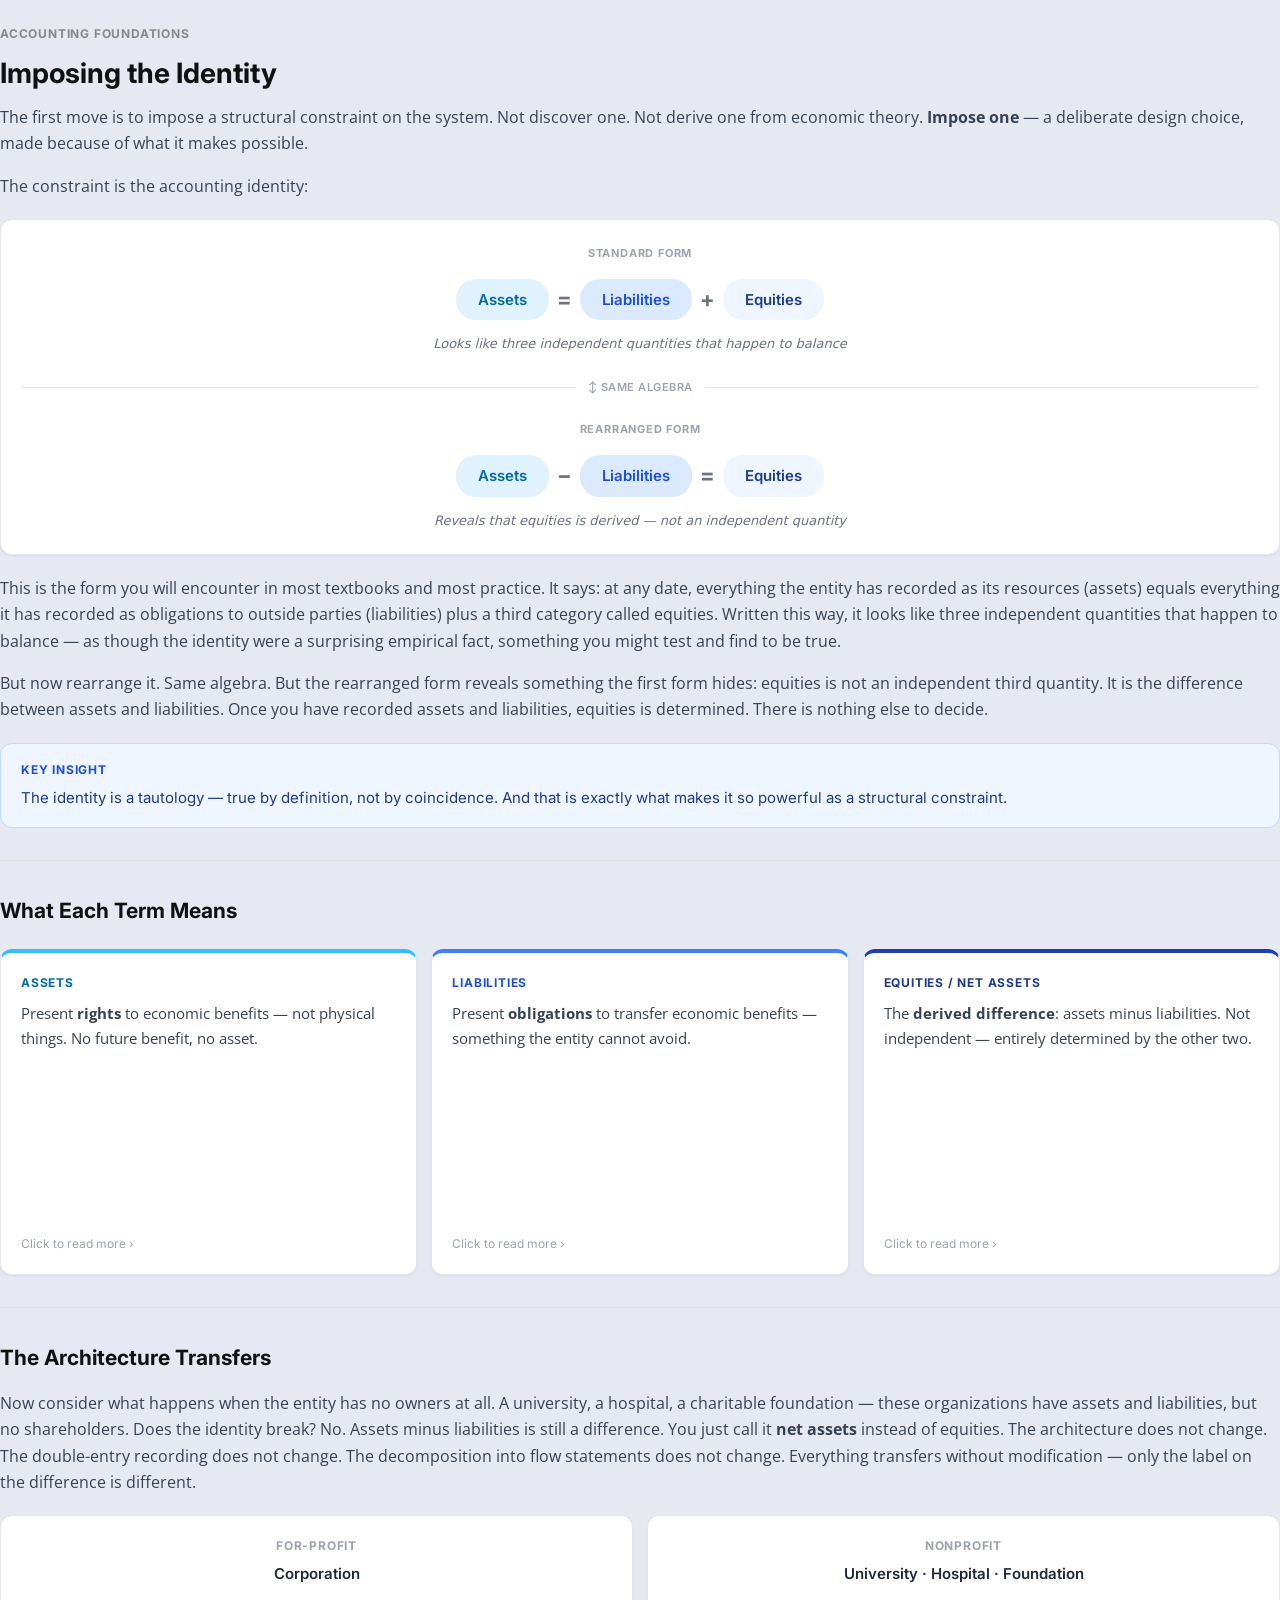
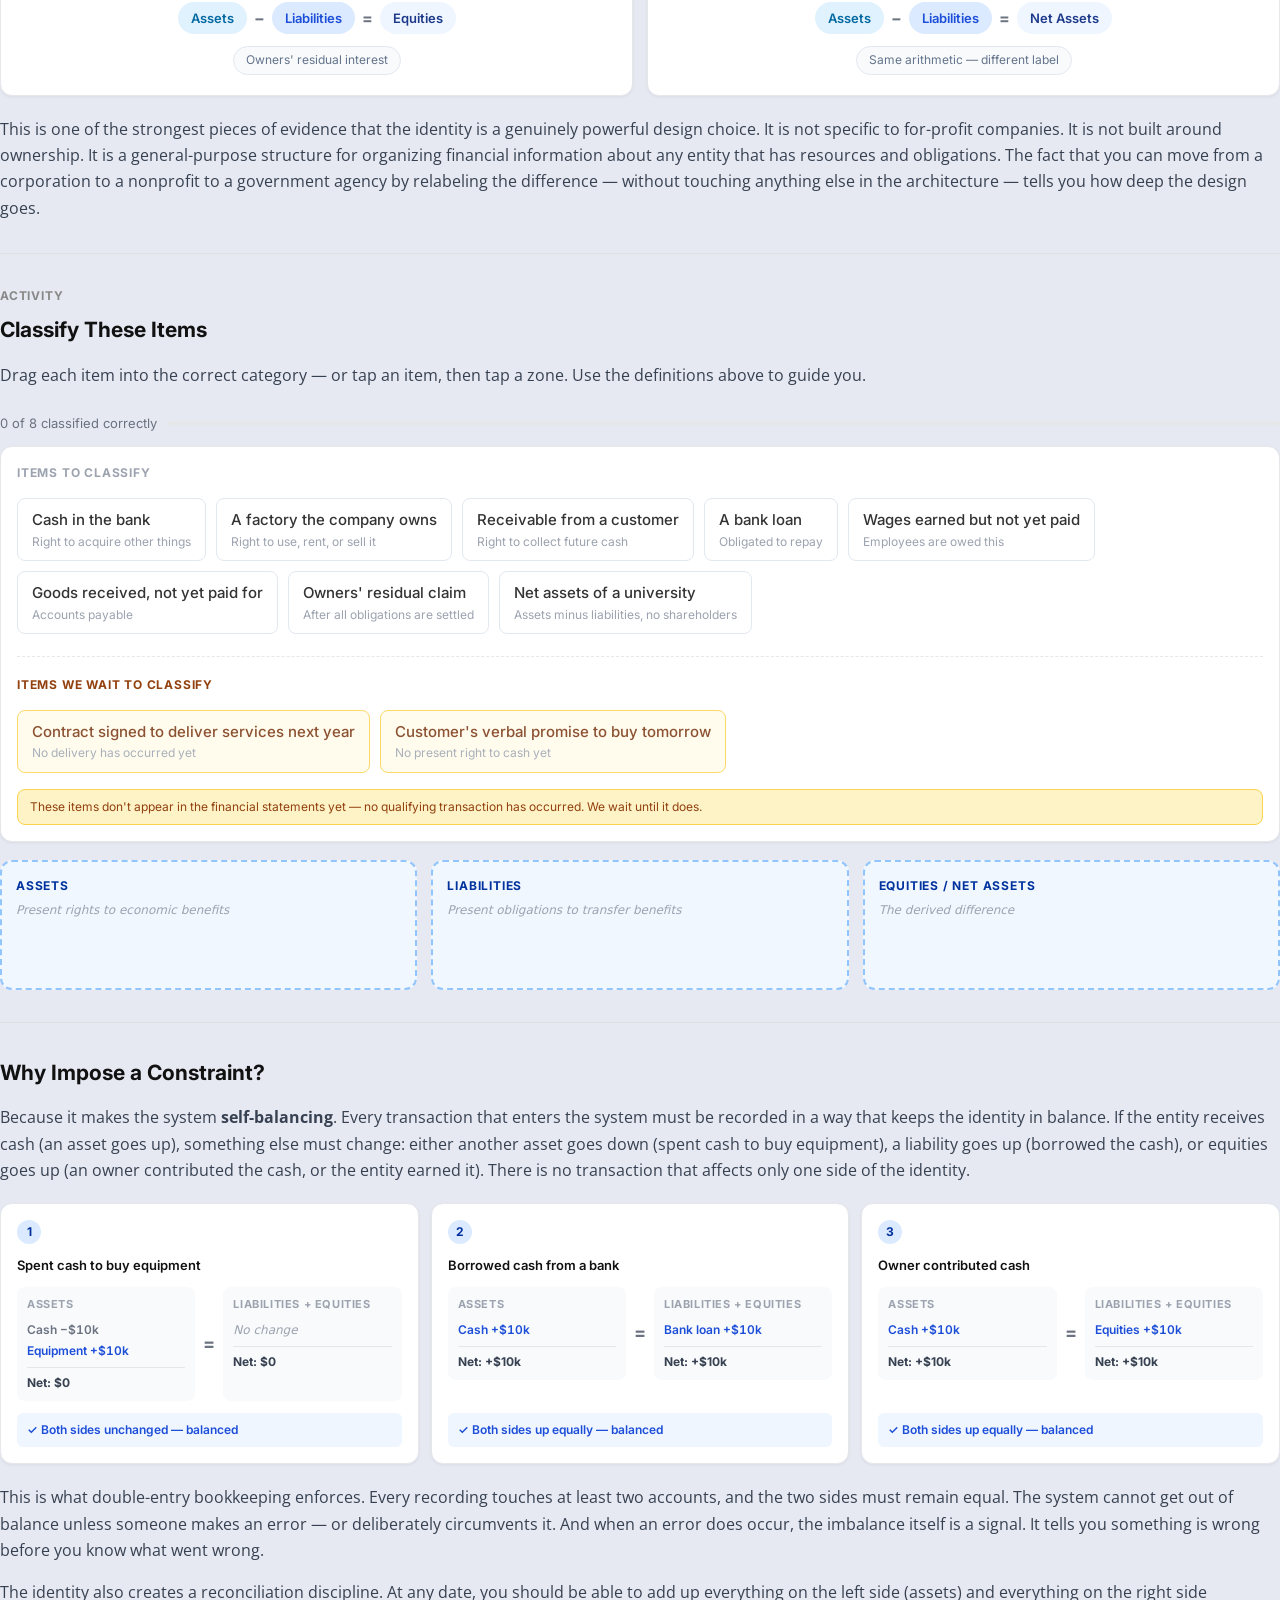
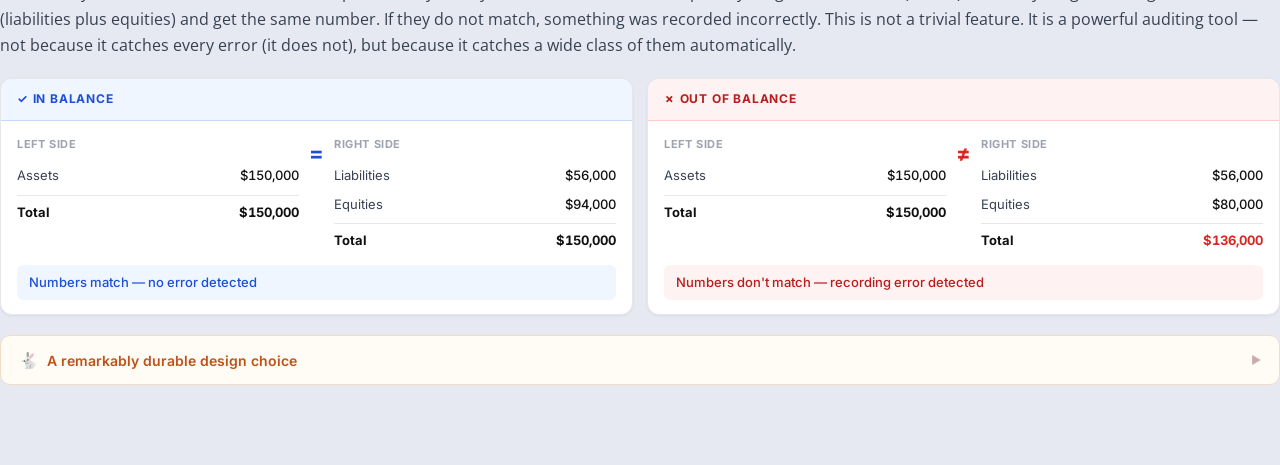
==== commit 9a4815a9: "Fix alignment issues in reconcile and double-entry cards - Top-align left/right columns in reconcile" ====
--- a/imposing-the-identity.html
+++ b/imposing-the-identity.html
@@ -509,7 +509,7 @@
   .reconcile-body {
     padding: 14px 16px;
     display: flex;
-    align-items: center;
+    align-items: flex-start;
     gap: 10px;
   }
   .reconcile-side { flex: 1; min-width: 0; }
@@ -649,6 +649,7 @@
     background: #eff6ff;
     border-radius: 6px;
     padding: 7px 10px;
+    margin-top: auto;
   }
 
   /* ===== RABBIT HOLE ===== */
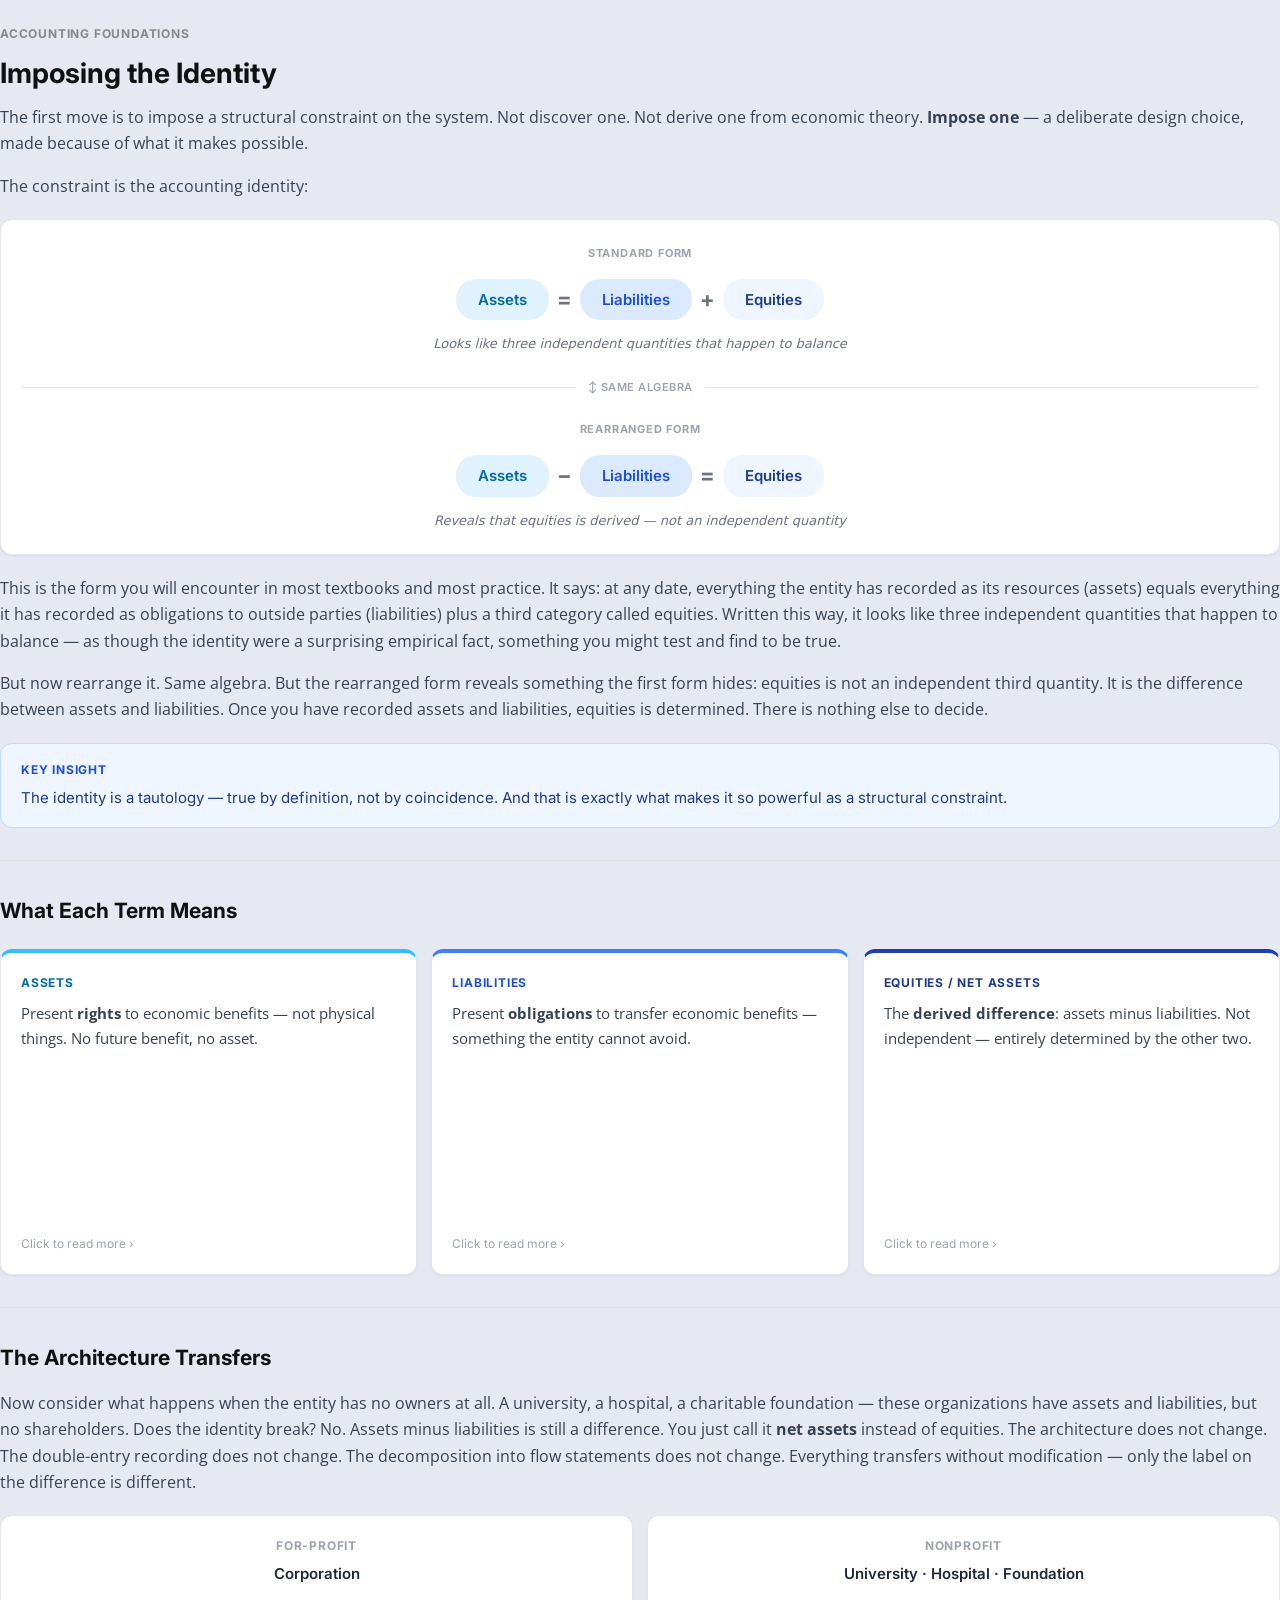
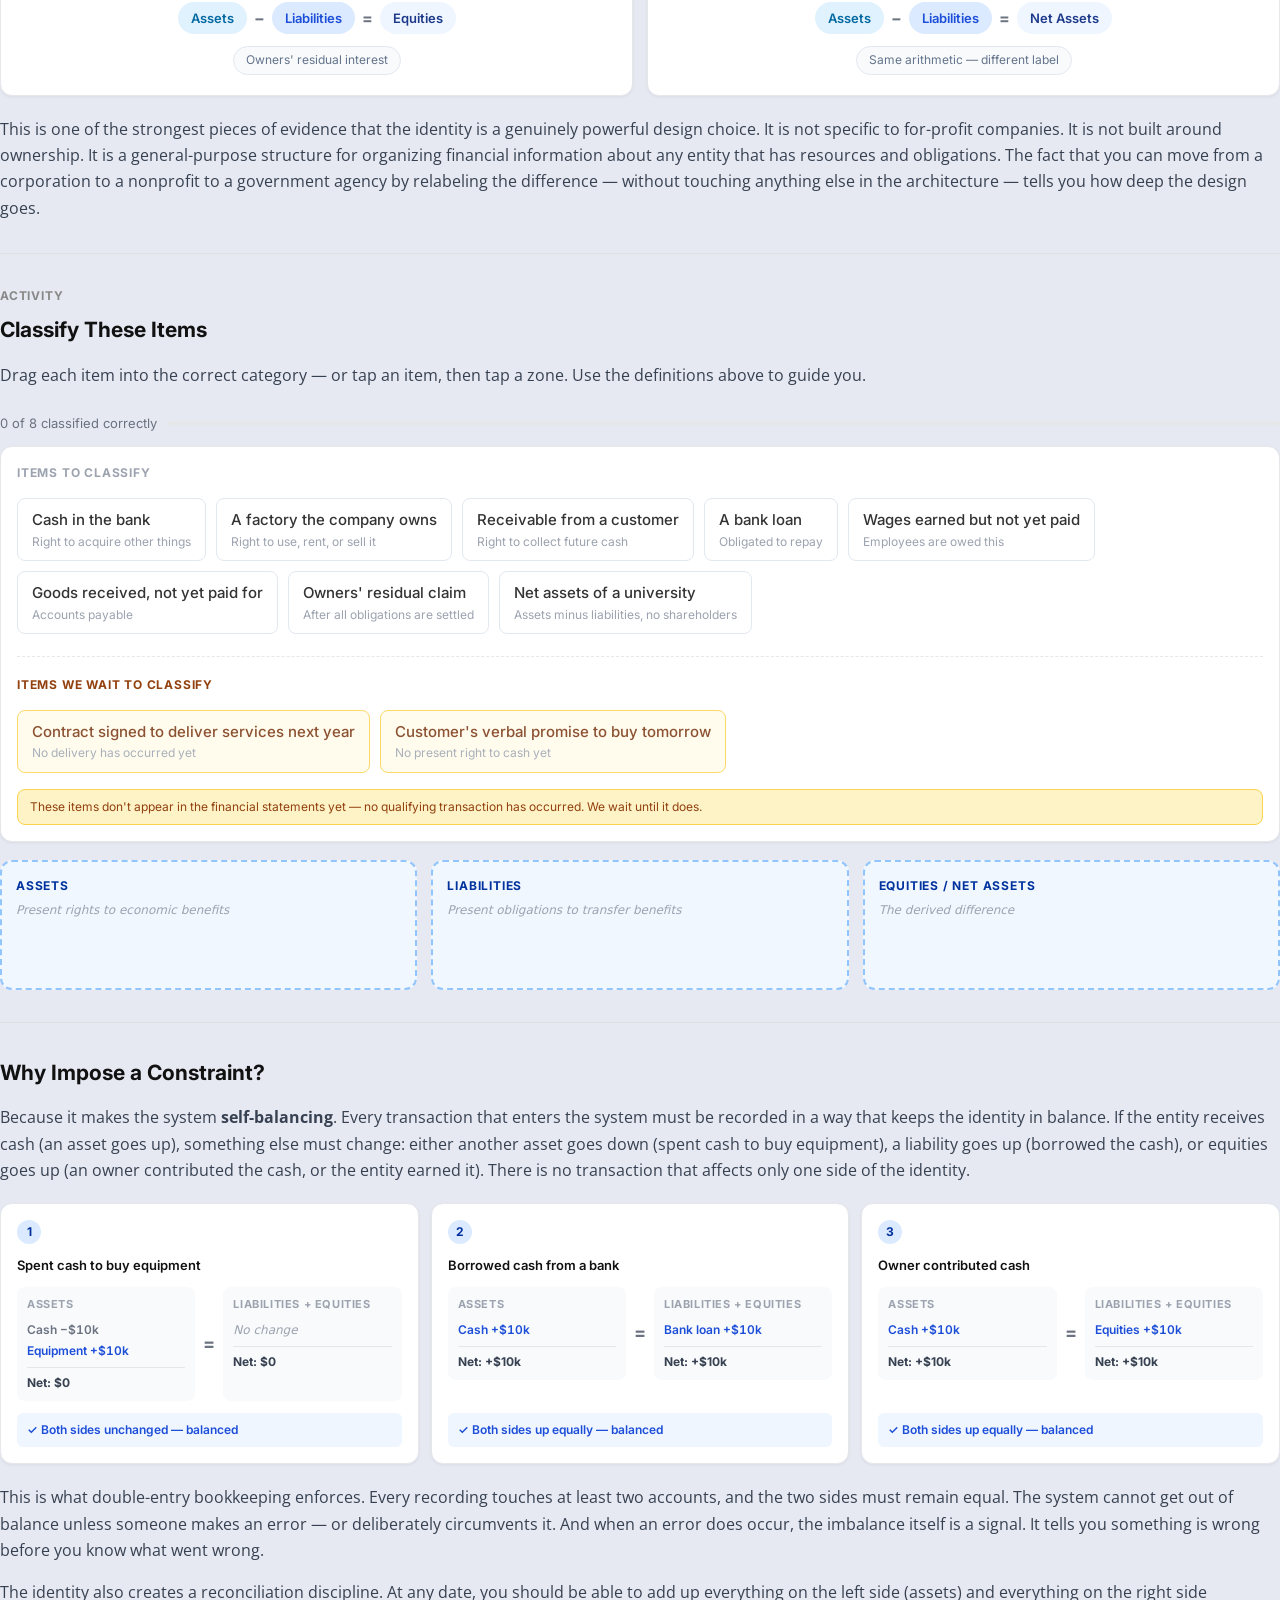
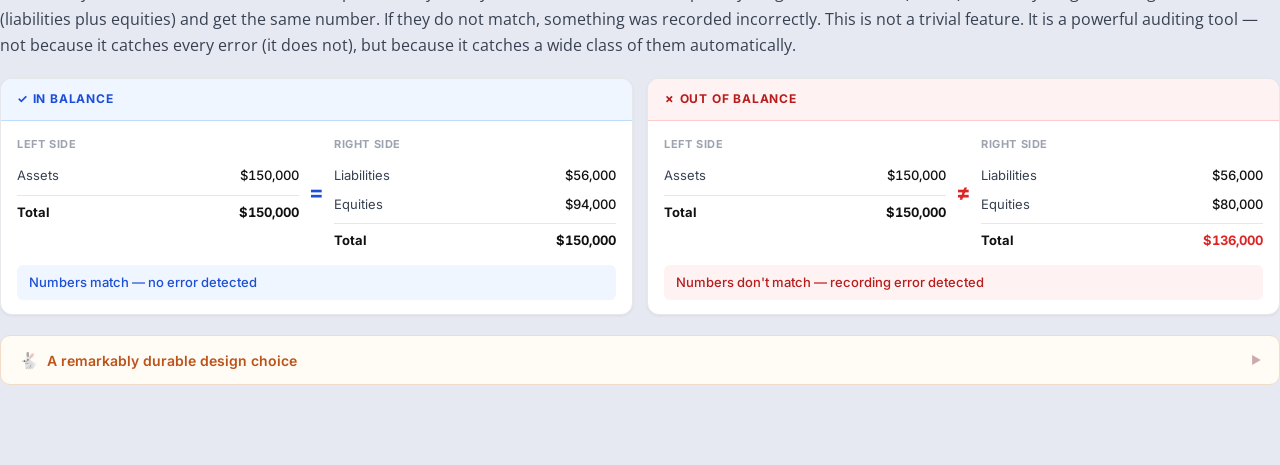
==== commit a58164f4: "Keep reconcile operator horizontally centered between columns Co-Authored-By: Claude Sonnet 4.6 <nor" ====
--- a/imposing-the-identity.html
+++ b/imposing-the-identity.html
@@ -546,6 +546,7 @@
     font-size: 22px;
     font-weight: 700;
     flex-shrink: 0;
+    align-self: center;
   }
   .reconcile-card.ok .reconcile-op { color: #1d4ed8; }
   .reconcile-card.err .reconcile-op { color: #dc2626; }
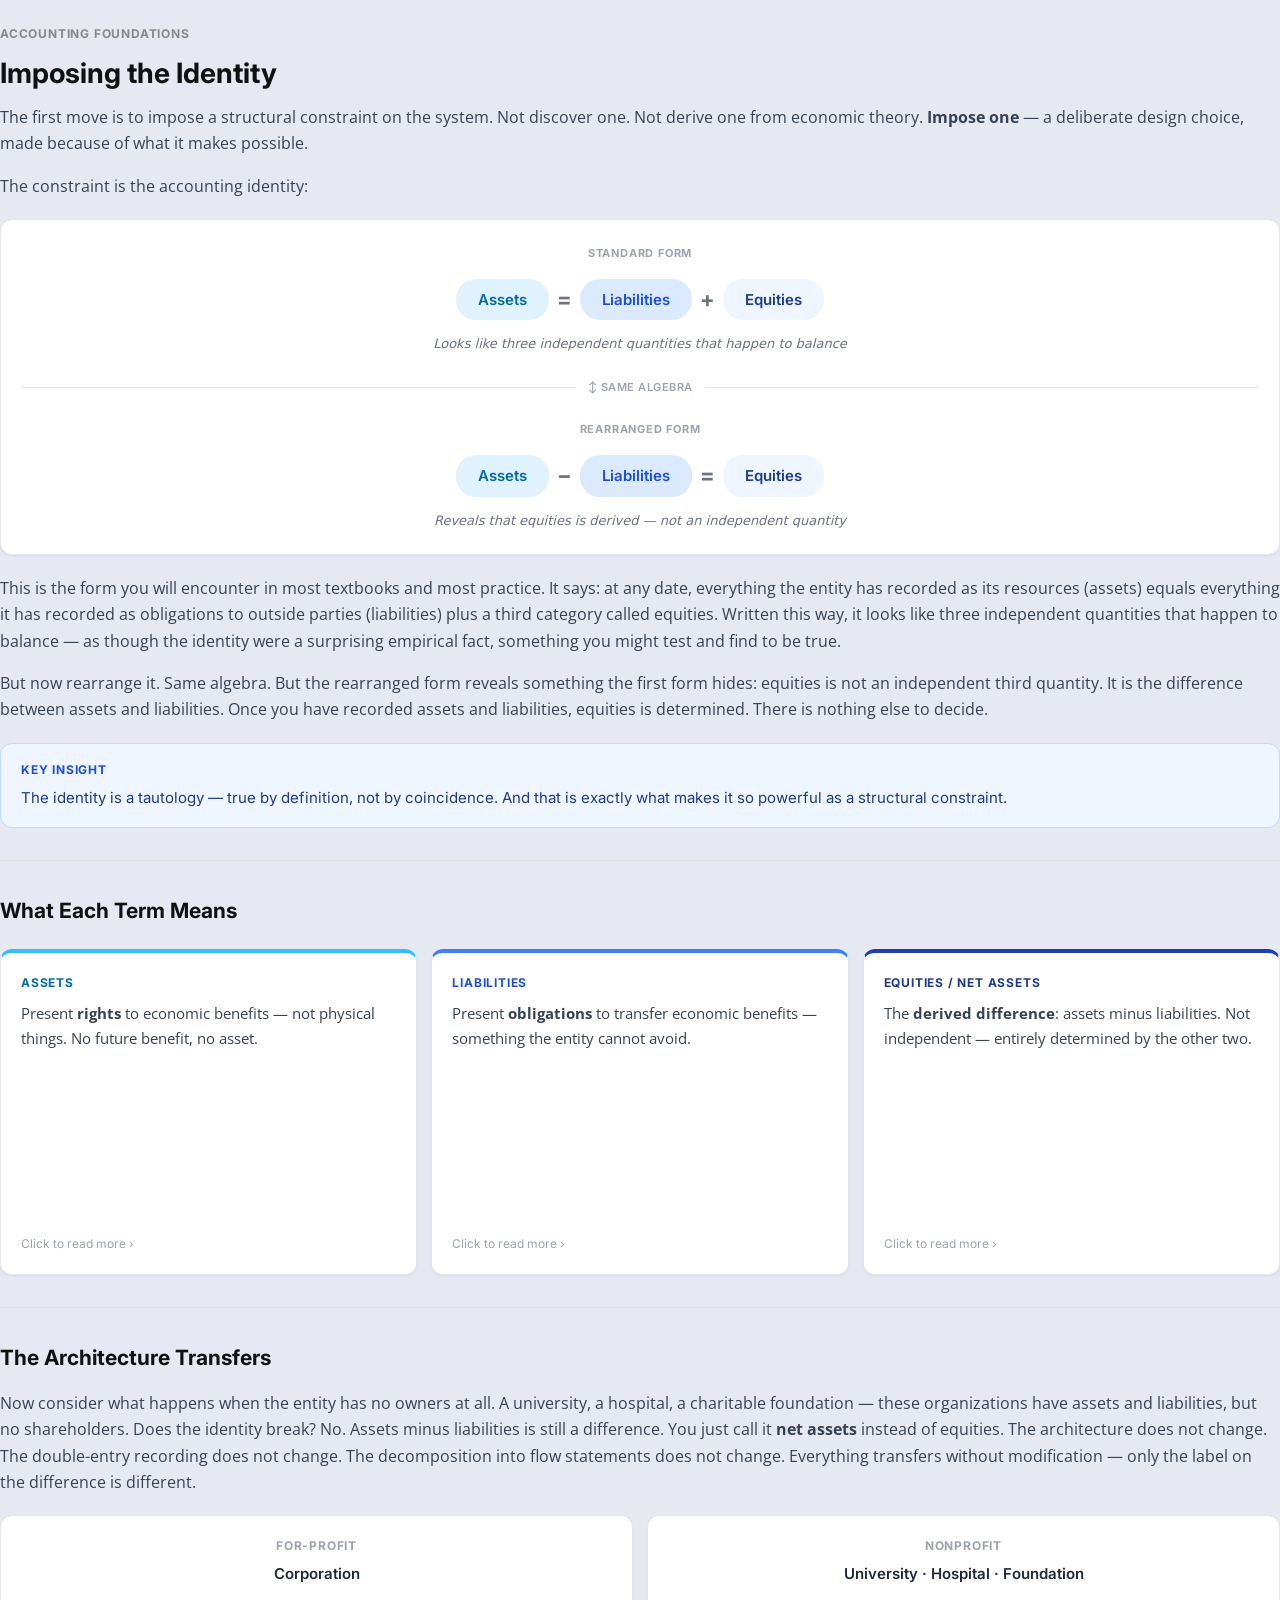
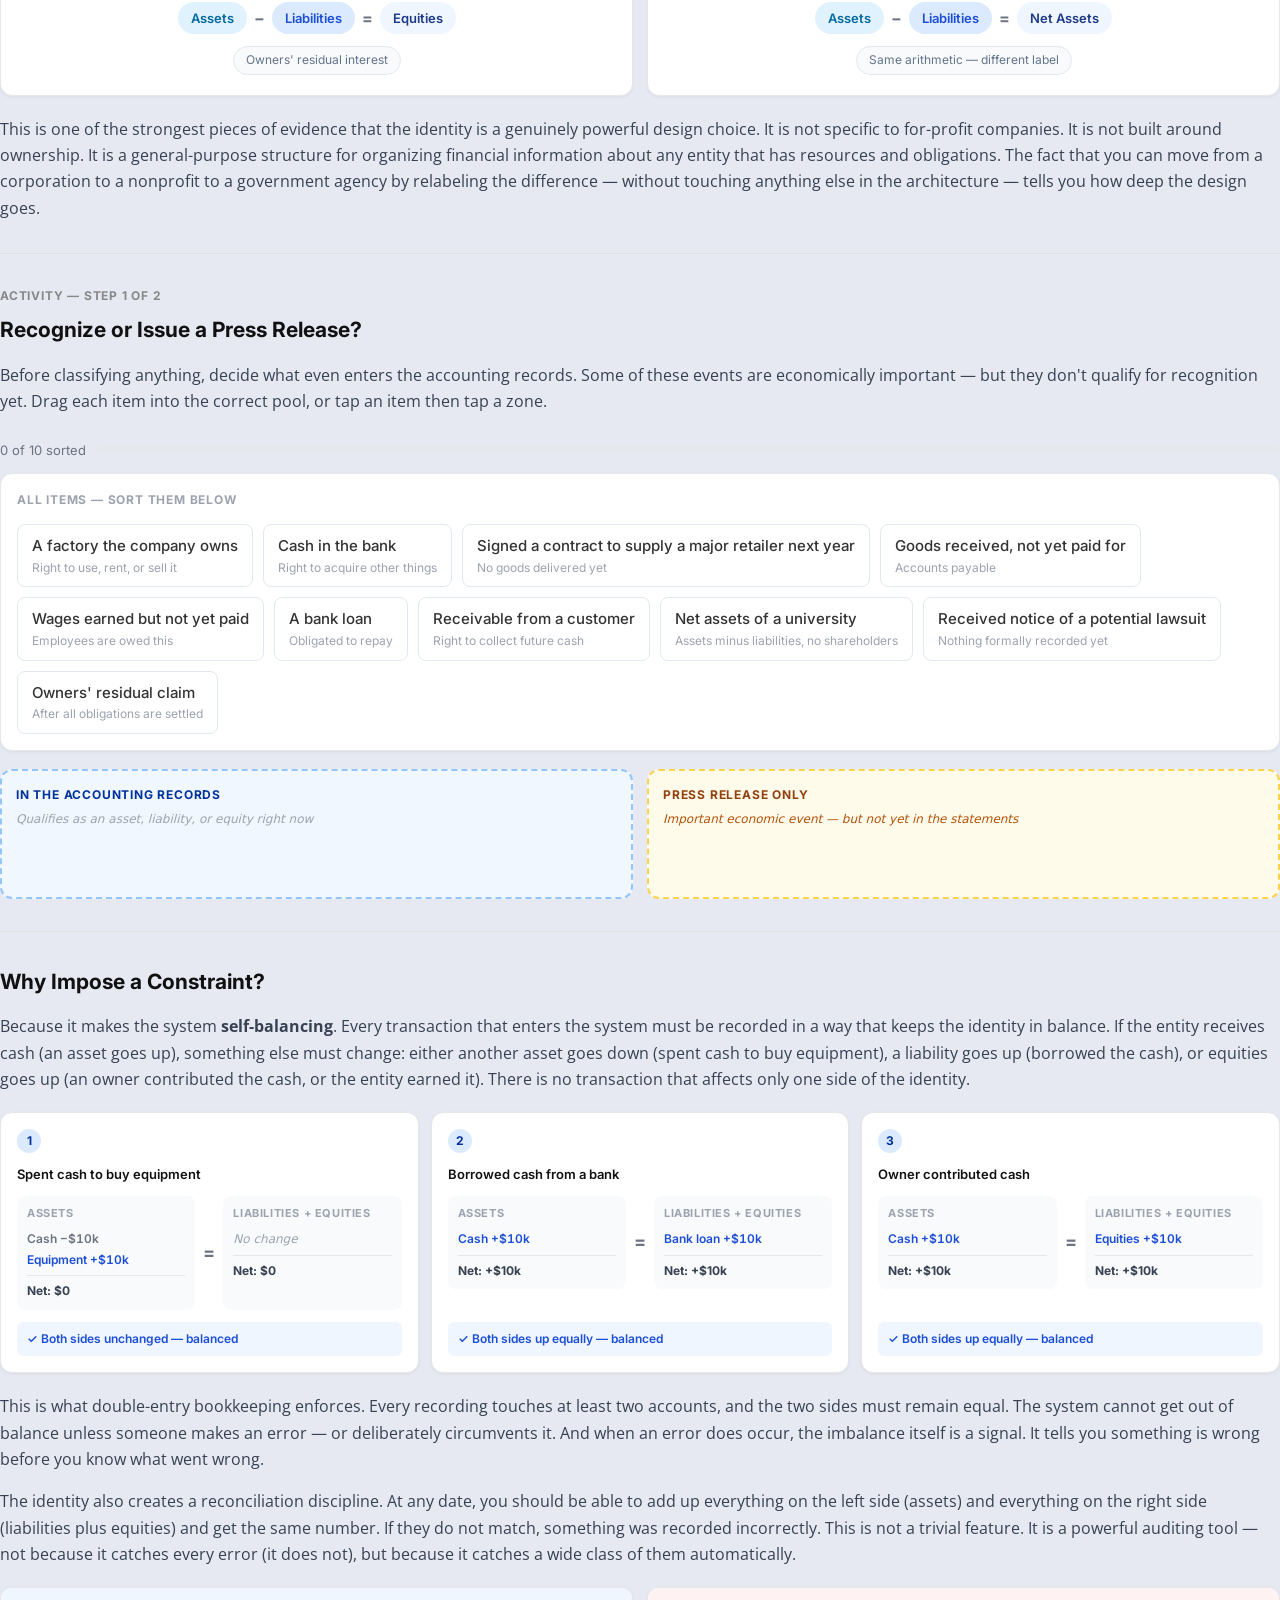
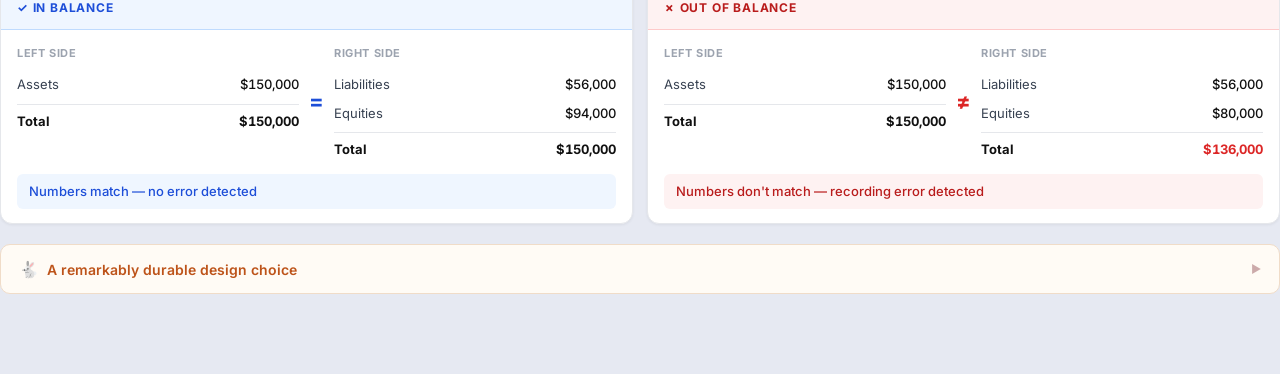
==== commit c03fd944: "Redesign drag-and-drop activity into two-stage flow with press release bucket Stage 1: students sort" ====
--- a/imposing-the-identity.html
+++ b/imposing-the-identity.html
@@ -479,6 +479,142 @@
   }
   .btn-reset:hover { border-color: #00329d; color: #00329d; }
 
+  /* continue button (stage transition) */
+  .btn-continue {
+    margin-top: 12px;
+    display: inline-flex;
+    align-items: center;
+    gap: 6px;
+    background: #00329d;
+    color: white;
+    border: none;
+    border-radius: 6px;
+    padding: 10px 20px;
+    font-family: 'Inter', system-ui, sans-serif;
+    font-size: 14px;
+    font-weight: 600;
+    cursor: pointer;
+    transition: background 0.15s;
+  }
+  .btn-continue:hover { background: #002280; }
+
+  /* two-column layout for Stage 1 recognition zones */
+  .dnd-zones-2col {
+    display: grid;
+    grid-template-columns: 1fr 1fr;
+    gap: 14px;
+  }
+  @media (max-width: 640px) { .dnd-zones-2col { grid-template-columns: 1fr; } }
+
+  /* press release zone — amber */
+  .dnd-zone.z-press { border-color: #fcd34d; background: #fffbeb; }
+  .dnd-zone.z-press.over { background: #fef3c7; border-color: #d97706; transform: scale(1.02); }
+  .dnd-zone.z-press .zone-title { color: #92400e; }
+  .dnd-zone.z-press .zone-hint { color: #b45309; }
+
+  /* press release placed chip */
+  .placed-chip.press { background: #fef3c7; color: #92400e; }
+
+  /* inline explanation that appears under each placed press-release chip */
+  .press-explain-block {
+    background: white;
+    border-radius: 8px;
+    border: 1px solid #fde68a;
+    padding: 10px 12px;
+    margin-top: 8px;
+  }
+  .press-explain-row { margin-bottom: 9px; }
+  .press-explain-row:last-child { margin-bottom: 0; }
+  .press-explain-label {
+    font-family: 'Inter', system-ui, sans-serif;
+    font-size: 10px;
+    font-weight: 700;
+    text-transform: uppercase;
+    letter-spacing: 0.6px;
+    margin-bottom: 3px;
+  }
+  .press-explain-row.why  .press-explain-label { color: #b45309; }
+  .press-explain-row.when .press-explain-label { color: #1d4ed8; }
+  .press-explain-text {
+    font-family: 'Open Sans', system-ui, sans-serif;
+    font-size: 12.5px;
+    line-height: 1.55;
+    color: #374151;
+  }
+  .press-explain-row.when .press-explain-text { color: #1e40af; }
+
+  /* press release set-aside note shown in Stage 2 */
+  .stage-note {
+    background: #fef3c7;
+    border: 1px solid #fcd34d;
+    border-radius: 8px;
+    padding: 10px 16px;
+    font-size: 13px;
+    color: #92400e;
+    font-family: 'Inter', system-ui, sans-serif;
+    line-height: 1.55;
+    margin-bottom: 16px;
+  }
+
+  /* ===== INTERLUDE PANEL ===== */
+  .interlude-panel { display: none; margin-top: 20px; }
+  .interlude-panel.show { display: block; }
+
+  .interlude-intro {
+    font-family: 'Open Sans', system-ui, sans-serif;
+    font-size: 15px;
+    color: #374151;
+    line-height: 1.65;
+    margin-bottom: 16px;
+  }
+
+  .interlude-cards {
+    display: grid;
+    grid-template-columns: 1fr 1fr;
+    gap: 14px;
+    margin-bottom: 20px;
+  }
+  @media (max-width: 640px) { .interlude-cards { grid-template-columns: 1fr; } }
+
+  .interlude-card {
+    background: white;
+    border-radius: 12px;
+    border: 1px solid #fde68a;
+    border-top: 4px solid #f59e0b;
+    padding: 18px;
+    font-family: 'Inter', system-ui, sans-serif;
+    box-shadow: 0 1px 3px rgba(0,0,0,0.06);
+  }
+
+  .interlude-card-title {
+    font-size: 14px;
+    font-weight: 700;
+    color: #78350f;
+    margin-bottom: 14px;
+    line-height: 1.45;
+  }
+
+  .interlude-row { margin-bottom: 12px; }
+  .interlude-row:last-child { margin-bottom: 0; }
+
+  .interlude-row-label {
+    font-size: 11px;
+    font-weight: 700;
+    text-transform: uppercase;
+    letter-spacing: 0.7px;
+    margin-bottom: 4px;
+  }
+  .interlude-row.why .interlude-row-label  { color: #b45309; }
+  .interlude-row.when .interlude-row-label { color: #1d4ed8; }
+
+  .interlude-row-text {
+    font-family: 'Open Sans', system-ui, sans-serif;
+    font-size: 14px;
+    line-height: 1.6;
+    color: #374151;
+  }
+  .interlude-row.when .interlude-row-text { color: #1e40af; }
+
   /* ===== RECONCILIATION VISUAL ===== */
   .reconcile-visual {
     display: grid;
@@ -850,95 +986,93 @@
   <hr class="divider">
 
   <!-- ===== MICRO ACTIVITY ===== -->
-  <div class="section-label">Activity</div>
-  <h2>Classify These Items</h2>
-  <p class="prose">Drag each item into the correct category — or tap an item, then tap a zone. Use the definitions above to guide you.</p>
-
-  <div class="dnd-section" id="dndActivity">
-
-    <div class="dnd-progress">
-      <span id="progressText">0 of 8 classified correctly</span>
-      <div class="progress-bar">
-        <div class="progress-fill" id="progressFill" style="width:0%"></div>
-      </div>
-    </div>
-
-    <!-- Items bank -->
-    <div class="dnd-bank" id="itemsBank">
-      <div class="dnd-bank-label">Items to classify</div>
-
-      <div class="dnd-card" draggable="true" id="c1" data-answer="assets">
-        <div>Cash in the bank</div>
-        <div class="dnd-card-sub">Right to acquire other things</div>
-      </div>
-      <div class="dnd-card" draggable="true" id="c2" data-answer="assets">
-        <div>A factory the company owns</div>
-        <div class="dnd-card-sub">Right to use, rent, or sell it</div>
-      </div>
-      <div class="dnd-card" draggable="true" id="c3" data-answer="assets">
-        <div>Receivable from a customer</div>
-        <div class="dnd-card-sub">Right to collect future cash</div>
-      </div>
-      <div class="dnd-card" draggable="true" id="c4" data-answer="liab">
-        <div>A bank loan</div>
-        <div class="dnd-card-sub">Obligated to repay</div>
-      </div>
-      <div class="dnd-card" draggable="true" id="c5" data-answer="liab">
-        <div>Wages earned but not yet paid</div>
-        <div class="dnd-card-sub">Employees are owed this</div>
-      </div>
-      <div class="dnd-card" draggable="true" id="c6" data-answer="liab">
-        <div>Goods received, not yet paid for</div>
-        <div class="dnd-card-sub">Accounts payable</div>
-      </div>
-      <div class="dnd-card" draggable="true" id="c7" data-answer="equity">
-        <div>Owners' residual claim</div>
-        <div class="dnd-card-sub">After all obligations are settled</div>
-      </div>
-      <div class="dnd-card" draggable="true" id="c8" data-answer="equity">
-        <div>Net assets of a university</div>
-        <div class="dnd-card-sub">Assets minus liabilities, no shareholders</div>
-      </div>
-
-      <hr class="dnd-bank-divider">
-      <div class="dnd-bank-label wait-label">Items we wait to classify</div>
-
-      <div class="dnd-card wait-card" id="c9">
-        <div>Contract signed to deliver services next year</div>
-        <div class="dnd-card-sub">No delivery has occurred yet</div>
-      </div>
-      <div class="dnd-card wait-card" id="c10">
-        <div>Customer's verbal promise to buy tomorrow</div>
-        <div class="dnd-card-sub">No present right to cash yet</div>
-      </div>
-      <div class="wait-note">These items don't appear in the financial statements yet — no qualifying transaction has occurred. We wait until it does.</div>
-    </div>
-
-    <!-- Drop zones -->
-    <div class="dnd-zones">
-      <div class="dnd-zone z-assets" id="zone-assets" data-zone="assets">
-        <div class="zone-title">Assets</div>
-        <div class="zone-hint">Present rights to economic benefits</div>
-        <div class="zone-items" id="items-assets"></div>
-      </div>
-      <div class="dnd-zone z-liab" id="zone-liab" data-zone="liab">
-        <div class="zone-title">Liabilities</div>
-        <div class="zone-hint">Present obligations to transfer benefits</div>
-        <div class="zone-items" id="items-liab"></div>
-      </div>
-      <div class="dnd-zone z-equity" id="zone-equity" data-zone="equity">
-        <div class="zone-title">Equities / Net Assets</div>
-        <div class="zone-hint">The derived difference</div>
-        <div class="zone-items" id="items-equity"></div>
-      </div>
-    </div>
-
-    <div class="dnd-result" id="dndResult">
-      <div class="result-score" id="resultScore"></div>
-      <div class="result-msg" id="resultMsg"></div>
-      <button class="btn-reset" onclick="resetActivity()">↺ Reset</button>
-    </div>
-
+
+  <!-- Stage 1: Recognition -->
+  <div id="stage1Activity">
+    <div class="section-label">Activity — Step 1 of 2</div>
+    <h2>Recognize or Issue a Press Release?</h2>
+    <p class="prose">Before classifying anything, decide what even enters the accounting records. Some of these events are economically important — but they don't qualify for recognition yet. Drag each item into the correct pool, or tap an item then tap a zone.</p>
+
+    <div class="dnd-section">
+
+      <div class="dnd-progress">
+        <span id="s1ProgressText">0 of 10 sorted</span>
+        <div class="progress-bar"><div class="progress-fill" id="s1ProgressFill" style="width:0%"></div></div>
+      </div>
+
+      <div class="dnd-bank" id="s1Bank">
+        <div class="dnd-bank-label">All items — sort them below</div>
+      </div>
+
+      <div class="dnd-zones-2col">
+        <div class="dnd-zone z-assets" id="s1-zone-recognized" data-zone="recognized">
+          <div class="zone-title">In the accounting records</div>
+          <div class="zone-hint">Qualifies as an asset, liability, or equity right now</div>
+          <div class="zone-items" id="s1-items-recognized"></div>
+        </div>
+        <div class="dnd-zone z-press" id="s1-zone-press" data-zone="press">
+          <div class="zone-title">Press release only</div>
+          <div class="zone-hint">Important economic event — but not yet in the statements</div>
+          <div class="zone-items" id="s1-items-press"></div>
+        </div>
+      </div>
+
+      <div class="dnd-result" id="s1Result">
+        <div class="result-score" id="s1Score"></div>
+        <div class="result-msg" id="s1Msg"></div>
+        <div id="s1Buttons" style="display:none; gap:10px; flex-wrap:wrap; margin-top:4px;">
+          <button class="btn-continue" onclick="startStage2()">Classify the recognized items →</button>
+          <button class="btn-reset" onclick="resetStage1()">↺ Reset</button>
+        </div>
+      </div>
+
+    </div>
+  </div>
+
+  <!-- Stage 2: Classification -->
+  <div id="stage2Activity" style="display:none">
+    <div class="section-label">Activity — Step 2 of 2</div>
+    <h2>Now Classify the Recognized Items</h2>
+    <p class="prose">The press release items have been set aside — they don't enter the statements yet. Now classify each recognized item as an asset, liability, or equity. Drag or tap to place.</p>
+
+    <div class="stage-note" id="pressReleaseNote"></div>
+
+    <div class="dnd-section">
+
+      <div class="dnd-progress">
+        <span id="s2ProgressText">0 of 8 classified</span>
+        <div class="progress-bar"><div class="progress-fill" id="s2ProgressFill" style="width:0%"></div></div>
+      </div>
+
+      <div class="dnd-bank" id="s2Bank">
+        <div class="dnd-bank-label">Recognized items — classify them below</div>
+      </div>
+
+      <div class="dnd-zones">
+        <div class="dnd-zone z-assets" id="s2-zone-assets" data-zone="assets">
+          <div class="zone-title">Assets</div>
+          <div class="zone-hint">Present rights to economic benefits</div>
+          <div class="zone-items" id="s2-items-assets"></div>
+        </div>
+        <div class="dnd-zone z-liab" id="s2-zone-liab" data-zone="liab">
+          <div class="zone-title">Liabilities</div>
+          <div class="zone-hint">Present obligations to transfer benefits</div>
+          <div class="zone-items" id="s2-items-liab"></div>
+        </div>
+        <div class="dnd-zone z-equity" id="s2-zone-equity" data-zone="equity">
+          <div class="zone-title">Equities / Net Assets</div>
+          <div class="zone-hint">The derived difference</div>
+          <div class="zone-items" id="s2-items-equity"></div>
+        </div>
+      </div>
+
+      <div class="dnd-result" id="s2Result">
+        <div class="result-score" id="s2Score"></div>
+        <div class="result-msg" id="s2Msg"></div>
+        <button class="btn-reset" onclick="resetAll()">↺ Start over</button>
+      </div>
+
+    </div>
   </div>
 
   <hr class="divider">
@@ -1074,126 +1208,199 @@
 </script>
 <script>
 (function () {
-  const ITEMS = [
-    { id: 'c1',  label: 'Cash in the bank',                            answer: 'assets', sub: 'Right to acquire other things'              },
-    { id: 'c2',  label: 'A factory the company owns',                  answer: 'assets', sub: 'Right to use, rent, or sell it'              },
-    { id: 'c3',  label: 'Receivable from a customer',                  answer: 'assets', sub: 'Right to collect future cash'                },
-    { id: 'c4',  label: 'A bank loan',                                 answer: 'liab',   sub: 'Obligated to repay'                          },
-    { id: 'c5',  label: 'Wages earned but not yet paid',               answer: 'liab',   sub: 'Employees are owed this'                     },
-    { id: 'c6',  label: 'Goods received, not yet paid for',            answer: 'liab',   sub: 'Accounts payable'                            },
-    { id: 'c7',  label: "Owners' residual claim",                      answer: 'equity', sub: 'After all obligations are settled'            },
-    { id: 'c8',  label: 'Net assets of a university',                  answer: 'equity', sub: 'Assets minus liabilities, no shareholders'   },
+  const ALL_ITEMS = [
+    { id: 'c1',  label: 'Cash in the bank',                                      sub: 'Right to acquire other things',              s1: 'recognized', s2: 'assets'  },
+    { id: 'c2',  label: 'A factory the company owns',                            sub: 'Right to use, rent, or sell it',             s1: 'recognized', s2: 'assets'  },
+    { id: 'c3',  label: 'Receivable from a customer',                            sub: 'Right to collect future cash',               s1: 'recognized', s2: 'assets'  },
+    { id: 'c4',  label: 'A bank loan',                                           sub: 'Obligated to repay',                         s1: 'recognized', s2: 'liab'    },
+    { id: 'c5',  label: 'Wages earned but not yet paid',                         sub: 'Employees are owed this',                    s1: 'recognized', s2: 'liab'    },
+    { id: 'c6',  label: 'Goods received, not yet paid for',                      sub: 'Accounts payable',                           s1: 'recognized', s2: 'liab'    },
+    { id: 'c7',  label: "Owners' residual claim",                                sub: 'After all obligations are settled',          s1: 'recognized', s2: 'equity'  },
+    { id: 'c8',  label: 'Net assets of a university',                            sub: 'Assets minus liabilities, no shareholders',  s1: 'recognized', s2: 'equity'  },
+    { id: 'c9',  label: 'Signed a contract to supply a major retailer next year', sub: 'No goods delivered yet',        s1: 'press', s2: null,
+      whyNot:  'No goods have been delivered and no cash has changed hands. The company holds no present right to receive payment, and the retailer has no present obligation to pay. The contract is a mutual promise — not yet a completed exchange.',
+      trigger: 'Delivery of the goods — at that point, a receivable (asset) and revenue (equity increase) get recognized.' },
+    { id: 'c10', label: 'Received notice of a potential lawsuit',                sub: 'Nothing formally recorded yet',  s1: 'press', s2: null,
+      whyNot:  'There is no present obligation yet — just a notice. The outcome is uncertain: the company may win, settle for a small amount, or face a large judgment. Until a loss is both probable and estimable, no liability enters the statements.',
+      trigger: 'If a loss becomes probable and can be reasonably estimated — a liability gets recognized. Until then, it\'s disclosed in the footnotes.' },
   ];
 
-  let selected = null;
-  let placed = 0;
-
-  function getCard(id) { return document.getElementById(id); }
-
-  // ── Drag events ──────────────────────────────────────────────
-  document.querySelectorAll('.dnd-card').forEach(attachCard);
-
-  function attachCard(card) {
-    card.addEventListener('dragstart', e => {
-      card.classList.add('dragging');
-      e.dataTransfer.setData('text/plain', card.id);
-    });
+  const RECOGNIZED = ALL_ITEMS.filter(i => i.s1 === 'recognized');
+  const PRESS_ITEMS = ALL_ITEMS.filter(i => i.s1 === 'press');
+
+  let s1Selected = null, s1Placed = 0;
+  let s2Selected = null, s2Placed = 0;
+
+  // ── Card factory ──────────────────────────────────────────────
+  function makeCard(data, stage) {
+    const card = document.createElement('div');
+    card.className = 'dnd-card';
+    card.draggable = true;
+    card.id = stage + '-' + data.id;
+    card.dataset.itemId = data.id;
+    card.dataset.stage = stage;
+    card.innerHTML = '<div>' + data.label + '</div><div class="dnd-card-sub">' + data.sub + '</div>';
+    card.addEventListener('dragstart', e => { card.classList.add('dragging'); e.dataTransfer.setData('text/plain', card.id); });
     card.addEventListener('dragend', () => card.classList.remove('dragging'));
     card.addEventListener('click', () => {
       if (card.dataset.done) return;
-      if (selected === card) {
-        card.classList.remove('selected');
-        selected = null;
-        return;
+      if (card.dataset.stage === 's1') {
+        if (s1Selected === card) { card.classList.remove('selected'); s1Selected = null; return; }
+        if (s1Selected) s1Selected.classList.remove('selected');
+        s1Selected = card; card.classList.add('selected');
+      } else {
+        if (s2Selected === card) { card.classList.remove('selected'); s2Selected = null; return; }
+        if (s2Selected) s2Selected.classList.remove('selected');
+        s2Selected = card; card.classList.add('selected');
       }
-      if (selected) selected.classList.remove('selected');
-      selected = card;
-      card.classList.add('selected');
     });
-  }
-
-  document.querySelectorAll('.dnd-zone').forEach(zone => {
+    return card;
+  }
+
+  function shuffle(arr) { return [...arr].sort(() => Math.random() - 0.5); }
+
+  // ── Stage 1 ───────────────────────────────────────────────────
+  function buildStage1() {
+    s1Selected = null; s1Placed = 0;
+    const bank = document.getElementById('s1Bank');
+    bank.querySelectorAll('.dnd-card').forEach(c => c.remove());
+    document.getElementById('s1-items-recognized').innerHTML = '';
+    document.getElementById('s1-items-press').innerHTML = '';
+    document.getElementById('s1Result').className = 'dnd-result';
+    document.getElementById('s1Buttons').style.display = 'none';
+    updateS1Progress();
+    shuffle(ALL_ITEMS).forEach(d => bank.appendChild(makeCard(d, 's1')));
+  }
+
+  ['s1-zone-recognized', 's1-zone-press'].forEach(zid => {
+    const zone = document.getElementById(zid);
     zone.addEventListener('dragover', e => { e.preventDefault(); zone.classList.add('over'); });
     zone.addEventListener('dragleave', () => zone.classList.remove('over'));
-    zone.addEventListener('drop', e => {
-      e.preventDefault();
-      zone.classList.remove('over');
-      const id = e.dataTransfer.getData('text/plain');
-      tryPlace(document.getElementById(id), zone);
-    });
+    zone.addEventListener('drop', e => { e.preventDefault(); zone.classList.remove('over'); tryPlaceS1(document.getElementById(e.dataTransfer.getData('text/plain')), zone); });
     zone.addEventListener('click', e => {
       if (e.target.closest('.placed-chip')) return;
-      if (selected) {
-        tryPlace(selected, zone);
-        selected.classList.remove('selected');
-        selected = null;
-      }
+      if (s1Selected) { tryPlaceS1(s1Selected, zone); s1Selected.classList.remove('selected'); s1Selected = null; }
     });
   });
 
-  // ── Core placement logic ─────────────────────────────────────
-  function tryPlace(card, zone) {
+  function tryPlaceS1(card, zone) {
     if (!card || card.dataset.done) return;
-    const correct = card.dataset.answer === zone.dataset.zone;
-
-    if (correct) {
-      card.dataset.done = '1';
-      card.remove();
+    const data = ALL_ITEMS.find(i => i.id === card.dataset.itemId);
+    if (data.s1 === zone.dataset.zone) {
+      card.dataset.done = '1'; card.remove();
 
       const chip = document.createElement('div');
-      chip.className = 'placed-chip';
-      chip.textContent = ITEMS.find(i => i.id === card.id).label;
+      chip.className = 'placed-chip' + (zone.dataset.zone === 'press' ? ' press' : '');
+      chip.textContent = data.label;
       zone.querySelector('.zone-items').appendChild(chip);
 
-      placed++;
-      updateProgress();
-      if (placed === ITEMS.length) showResult();
+      if (zone.dataset.zone === 'press' && data.whyNot) {
+        const block = document.createElement('div');
+        block.className = 'press-explain-block';
+        block.innerHTML =
+          '<div class="press-explain-row why">' +
+            '<div class="press-explain-label">Why not recognized now</div>' +
+            '<div class="press-explain-text">' + data.whyNot + '</div>' +
+          '</div>' +
+          '<div class="press-explain-row when">' +
+            '<div class="press-explain-label">What would trigger recognition</div>' +
+            '<div class="press-explain-text">' + data.trigger + '</div>' +
+          '</div>';
+        zone.querySelector('.zone-items').appendChild(block);
+      }
+
+      s1Placed++; updateS1Progress();
+      if (s1Placed === ALL_ITEMS.length) showS1Result();
     } else {
       card.classList.add('wrong');
       setTimeout(() => card.classList.remove('wrong'), 350);
     }
   }
 
-  function updateProgress() {
-    const pct = (placed / ITEMS.length) * 100;
-    document.getElementById('progressFill').style.width = pct + '%';
-    document.getElementById('progressText').textContent =
-      placed + ' of ' + ITEMS.length + ' classified correctly';
-  }
-
-  function showResult() {
-    const el = document.getElementById('dndResult');
-    el.className = 'dnd-result show done';
-    document.getElementById('resultScore').textContent = 'All 8 items correctly classified!';
-    document.getElementById('resultMsg').textContent =
-      'You can distinguish rights (assets) from obligations (liabilities) and understand that equities is the derived difference — not an independent quantity.';
-  }
-
-  // ── Reset ────────────────────────────────────────────────────
-  window.resetActivity = function () {
-    placed = 0;
-    selected = null;
-
-    const bank = document.getElementById('itemsBank');
-    ['assets', 'liab', 'equity'].forEach(z => {
-      document.getElementById('items-' + z).innerHTML = '';
+  function updateS1Progress() {
+    document.getElementById('s1ProgressFill').style.width = (s1Placed / ALL_ITEMS.length * 100) + '%';
+    document.getElementById('s1ProgressText').textContent = s1Placed + ' of ' + ALL_ITEMS.length + ' sorted';
+  }
+
+  function showS1Result() {
+    document.getElementById('s1Result').className = 'dnd-result show done';
+    document.getElementById('s1Score').textContent = 'All 10 items sorted correctly!';
+    document.getElementById('s1Msg').textContent =
+      '8 items enter the accounting records. The press release zone explains why the other two don\'t qualify yet — and what it would take for each to eventually be recognized.';
+    document.getElementById('s1Buttons').style.display = 'flex';
+  }
+
+  window.resetStage1 = function () { buildStage1(); };
+
+  // ── Stage 2 ───────────────────────────────────────────────────
+  window.startStage2 = function () {
+    document.getElementById('stage1Activity').style.display = 'none';
+    document.getElementById('stage2Activity').style.display = '';
+    buildStage2();
+  };
+
+  function buildStage2() {
+    s2Selected = null; s2Placed = 0;
+    const bank = document.getElementById('s2Bank');
+    bank.querySelectorAll('.dnd-card').forEach(c => c.remove());
+    ['assets', 'liab', 'equity'].forEach(z => { document.getElementById('s2-items-' + z).innerHTML = ''; });
+    document.getElementById('s2Result').className = 'dnd-result';
+    document.getElementById('pressReleaseNote').innerHTML =
+      '<strong>Set aside (press release):</strong> ' +
+      PRESS_ITEMS.map(i => '\u201c' + i.label + '\u201d').join(' and ') +
+      ' \u2014 these don\u2019t enter the statements yet.';
+    updateS2Progress();
+    shuffle(RECOGNIZED).forEach(d => bank.appendChild(makeCard(d, 's2')));
+  }
+
+  ['s2-zone-assets', 's2-zone-liab', 's2-zone-equity'].forEach(zid => {
+    const zone = document.getElementById(zid);
+    zone.addEventListener('dragover', e => { e.preventDefault(); zone.classList.add('over'); });
+    zone.addEventListener('dragleave', () => zone.classList.remove('over'));
+    zone.addEventListener('drop', e => { e.preventDefault(); zone.classList.remove('over'); tryPlaceS2(document.getElementById(e.dataTransfer.getData('text/plain')), zone); });
+    zone.addEventListener('click', e => {
+      if (e.target.closest('.placed-chip')) return;
+      if (s2Selected) { tryPlaceS2(s2Selected, zone); s2Selected.classList.remove('selected'); s2Selected = null; }
     });
-
-    bank.querySelectorAll('.dnd-card').forEach(c => c.remove());
-    ITEMS.forEach(data => {
-      const card = document.createElement('div');
-      card.className = 'dnd-card';
-      card.draggable = true;
-      card.id = data.id;
-      card.dataset.answer = data.answer;
-      card.innerHTML = '<div>' + data.label + '</div><div class="dnd-card-sub">' + data.sub + '</div>';
-      attachCard(card);
-      bank.appendChild(card);
-    });
-
-    document.getElementById('dndResult').className = 'dnd-result';
-    updateProgress();
+  });
+
+  function tryPlaceS2(card, zone) {
+    if (!card || card.dataset.done) return;
+    const data = ALL_ITEMS.find(i => i.id === card.dataset.itemId);
+    if (data.s2 === zone.dataset.zone) {
+      card.dataset.done = '1'; card.remove();
+      const chip = document.createElement('div');
+      chip.className = 'placed-chip';
+      chip.textContent = data.label;
+      zone.querySelector('.zone-items').appendChild(chip);
+      s2Placed++; updateS2Progress();
+      if (s2Placed === RECOGNIZED.length) showS2Result();
+    } else {
+      card.classList.add('wrong');
+      setTimeout(() => card.classList.remove('wrong'), 350);
+    }
+  }
+
+  function updateS2Progress() {
+    document.getElementById('s2ProgressFill').style.width = (s2Placed / RECOGNIZED.length * 100) + '%';
+    document.getElementById('s2ProgressText').textContent = s2Placed + ' of ' + RECOGNIZED.length + ' classified';
+  }
+
+  function showS2Result() {
+    document.getElementById('s2Result').className = 'dnd-result show done';
+    document.getElementById('s2Score').textContent = 'All 8 items correctly classified!';
+    document.getElementById('s2Msg').textContent =
+      'You can distinguish rights (assets) from obligations (liabilities) and understand that equities is the derived difference. And you know that not everything economically important makes it into the statements right away.';
+  }
+
+  window.resetAll = function () {
+    document.getElementById('stage2Activity').style.display = 'none';
+    document.getElementById('stage1Activity').style.display = '';
+    buildStage1();
   };
+
+  // ── Init ──────────────────────────────────────────────────────
+  buildStage1();
 })();
 </script>
 </body>
